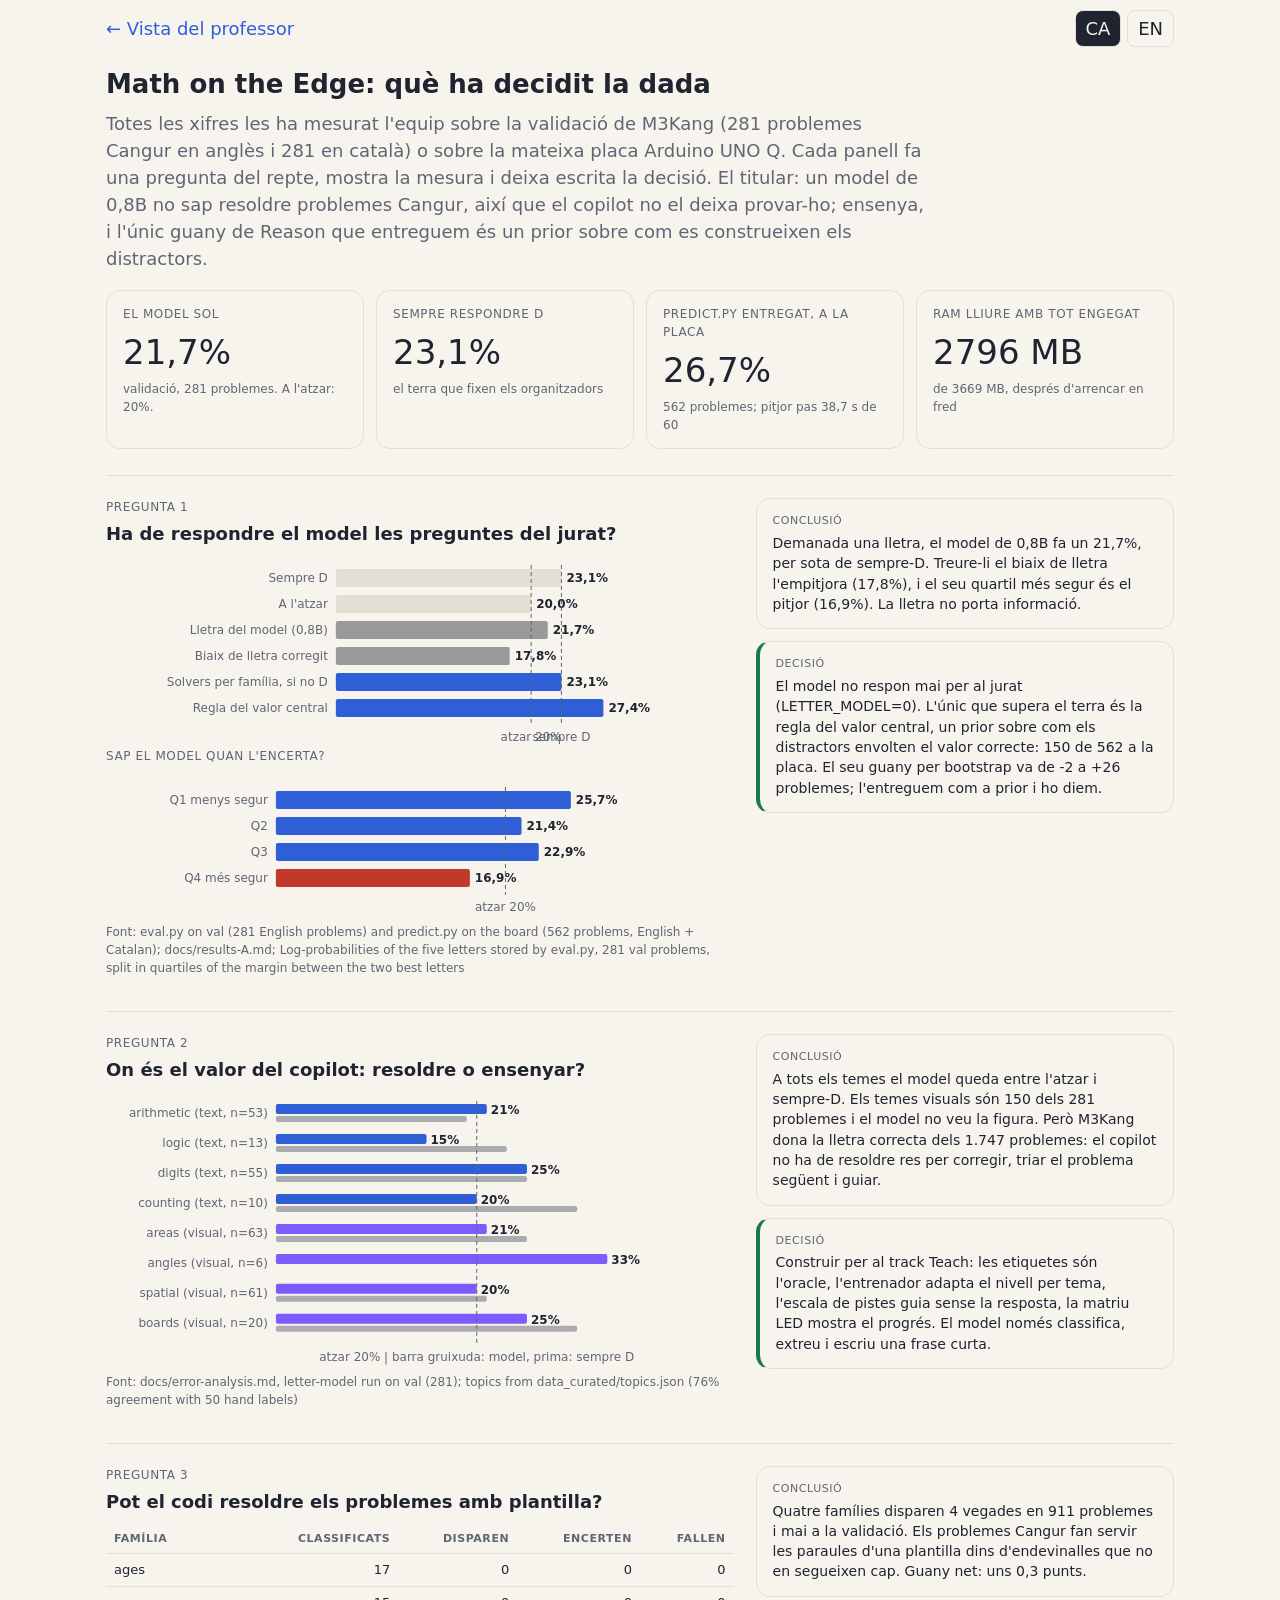
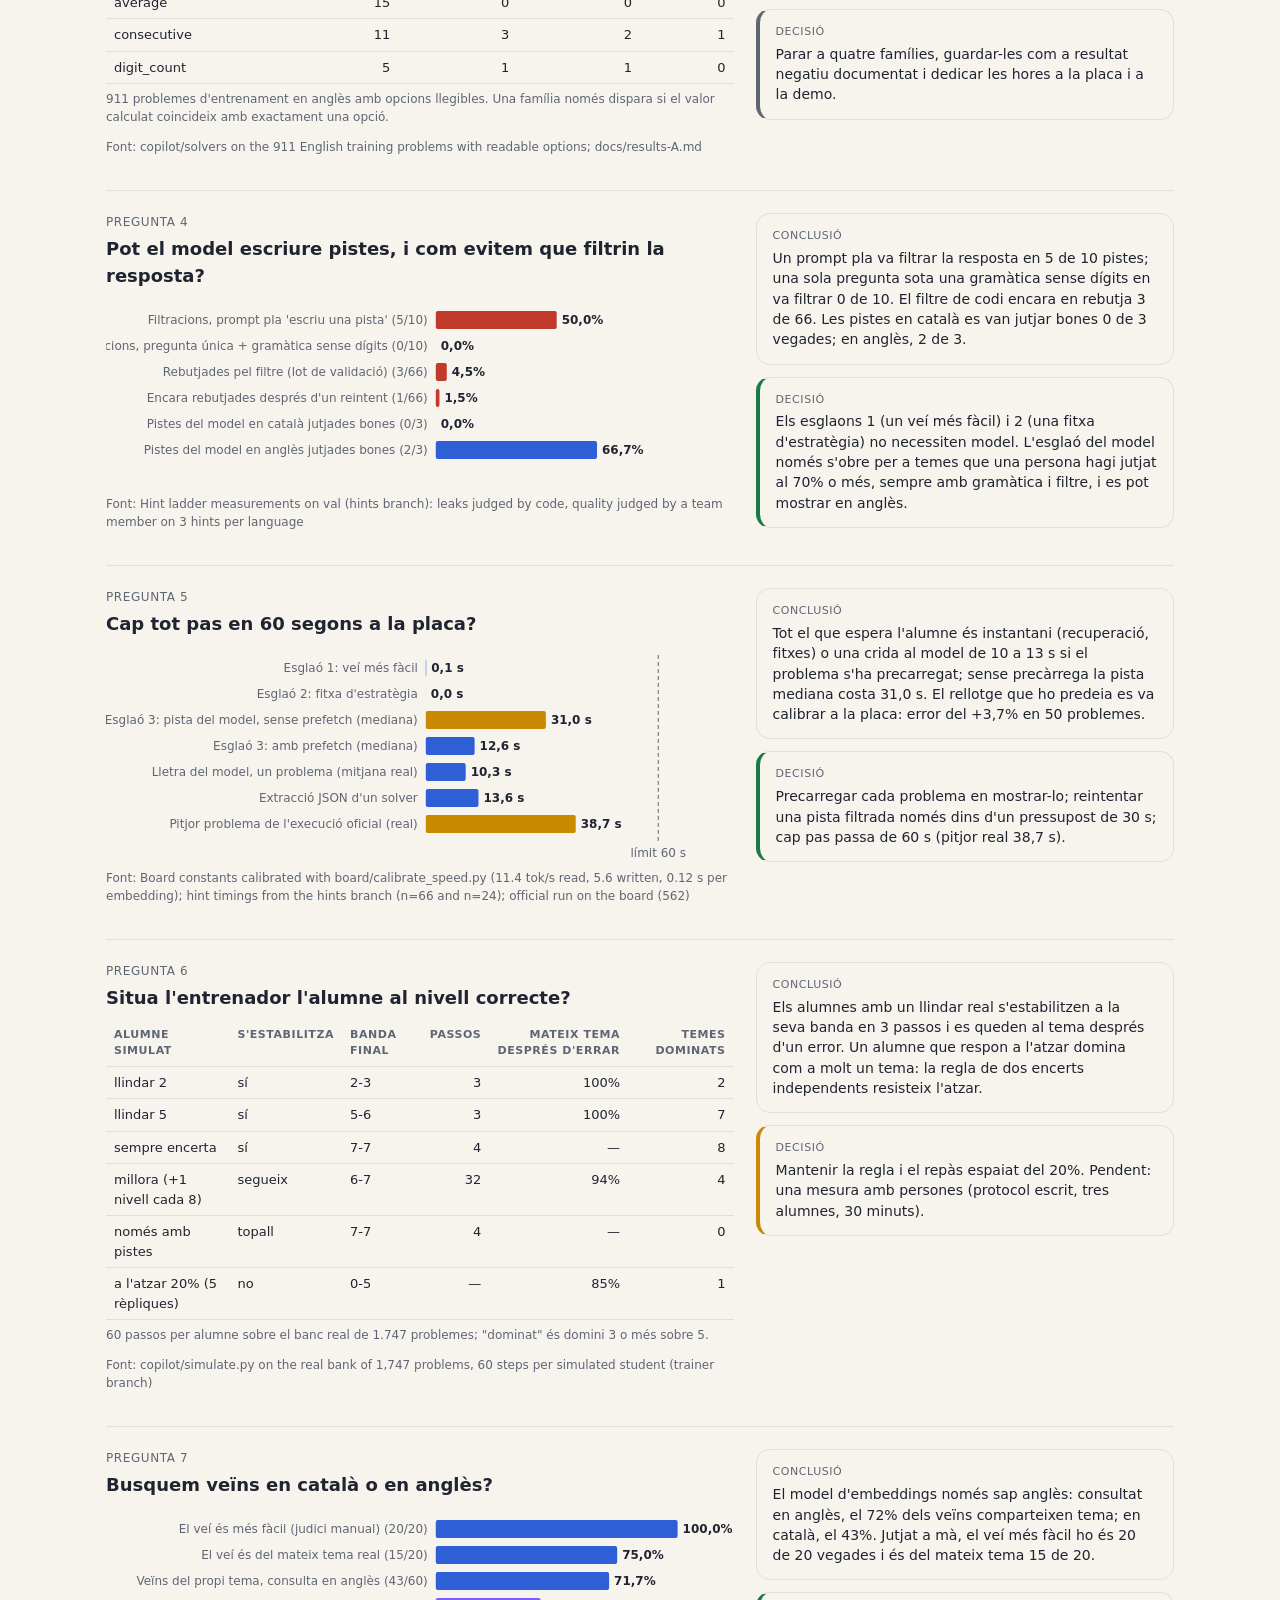
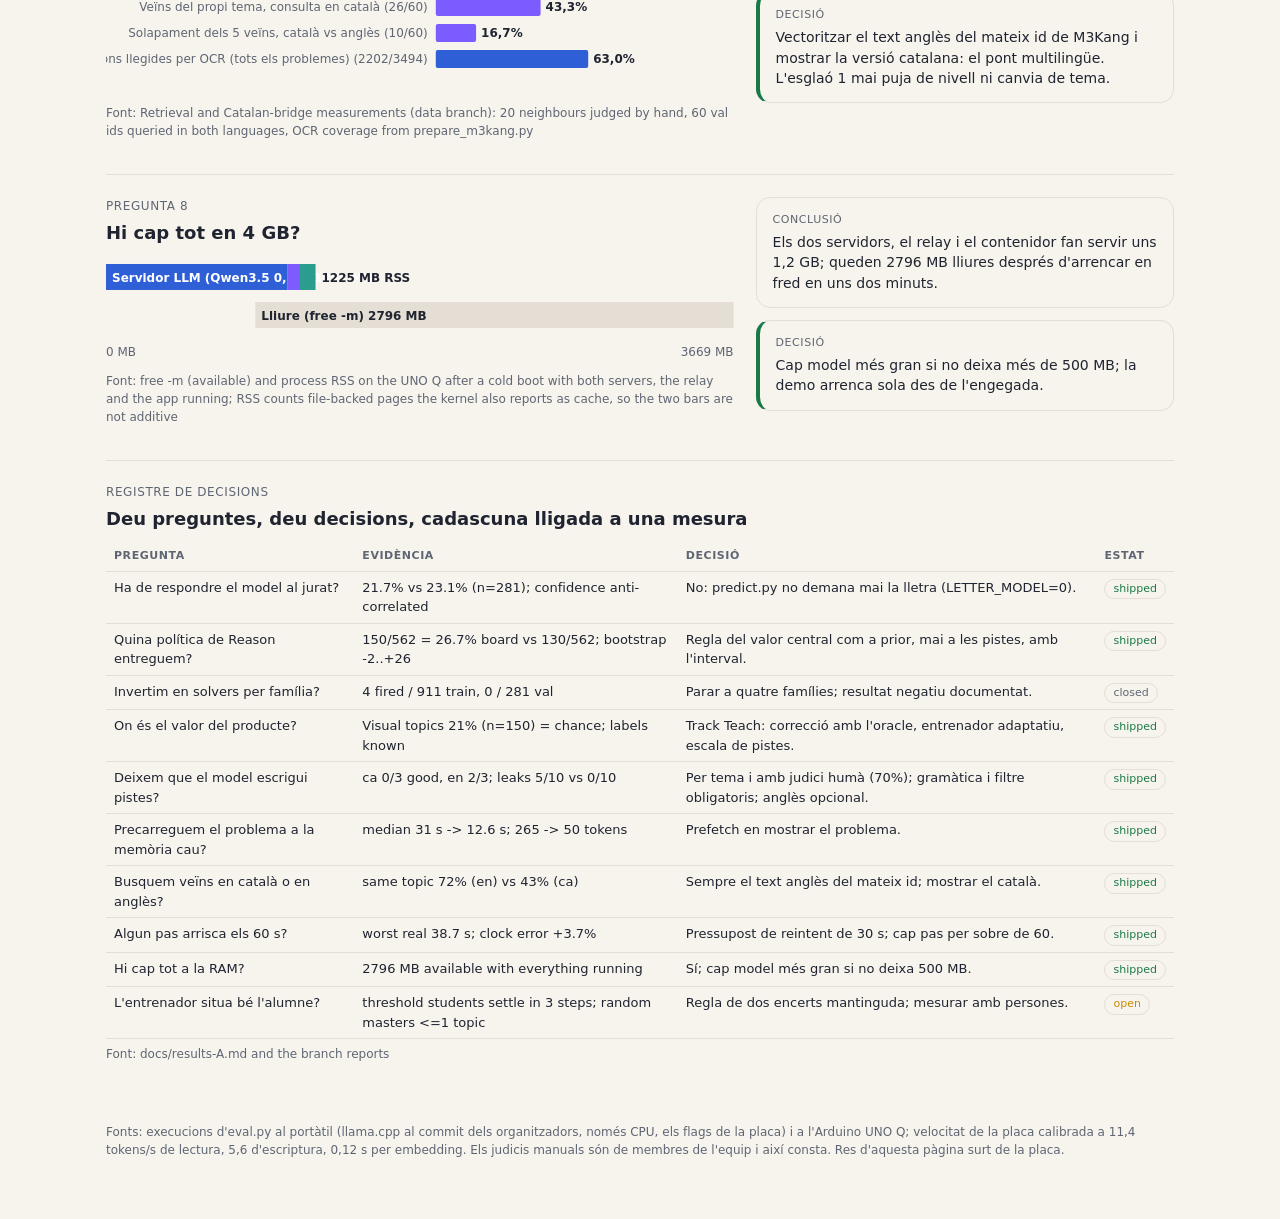
==== assets/dashboard.html @ 5cdbebcb "Add the decision dashboard to the web app (assets/dashboard.html) A static, offline page served by t" ====
<!doctype html>
<html lang="ca">
<head>
<meta charset="utf-8">
<meta name="viewport" content="width=device-width, initial-scale=1">
<title>Quadre de decisions</title>
<link rel="stylesheet" href="theme.css">
<link rel="stylesheet" href="style.css">
<style>
  /* Decision dashboard: one question per panel, the measurement, the conclusion, the decision.
     No network, no libraries: the board is offline. Data is embedded below with its source. */
  main.dash { max-width: 1100px; margin: 0 auto; padding: 0 16px 48px; }
  .dash h1 { font-size: 26px; margin: 18px 0 6px; }
  .dash .lede { color: var(--muted); max-width: 72ch; margin: 0 0 18px; }
  .dash .tiles { display: grid; grid-template-columns: repeat(auto-fit, minmax(190px, 1fr)); gap: 12px; margin-bottom: 26px; }
  .dash .tile { background: var(--card); border: 1px solid var(--line); border-radius: 14px; padding: 14px 16px; }
  .dash .tile .k { font-size: 12px; color: var(--muted); text-transform: uppercase; letter-spacing: .05em; }
  .dash .tile .v { font-size: 34px; font-variant-numeric: tabular-nums; margin: 4px 0 2px; }
  .dash .tile .s { font-size: 12px; color: var(--muted); }
  .dash section.q { border-top: 1px solid var(--line); padding: 22px 0; display: grid; grid-template-columns: minmax(0, 3fr) minmax(0, 2fr); gap: 22px; }
  @media (max-width: 760px) { .dash section.q { grid-template-columns: 1fr; } }
  .dash .ql { font-size: 12px; color: var(--muted); text-transform: uppercase; letter-spacing: .05em; margin: 0 0 4px; }
  .dash h2 { font-size: 18px; margin: 0 0 10px; }
  .dash .chart { position: relative; }
  .dash .chart svg { width: 100%; height: auto; display: block; }
  .dash .chart text { font: 12px system-ui, sans-serif; fill: var(--muted); }
  .dash .chart text.val { fill: var(--ink); font-weight: 600; }
  .dash .tip { position: absolute; display: none; pointer-events: none; background: var(--card); border: 1px solid var(--line); border-radius: 8px; padding: 4px 8px; font-size: 12px; white-space: nowrap; z-index: 2; }
  .dash .verdict { display: grid; gap: 12px; align-content: start; }
  .dash .box { background: var(--card); border: 1px solid var(--line); border-radius: 14px; padding: 14px 16px; font-size: 14px; line-height: 1.45; }
  .dash .box .h { font-size: 11px; text-transform: uppercase; letter-spacing: .05em; color: var(--muted); margin-bottom: 4px; }
  .dash .box.decision { border-left: 4px solid var(--ok); }
  .dash .box.decision.open { border-left-color: #c98a00; }
  .dash .box.decision.closed { border-left-color: var(--muted); }
  .dash .num { font-variant-numeric: tabular-nums; font-weight: 600; }
  .dash table { border-collapse: collapse; width: 100%; font-size: 13px; font-variant-numeric: tabular-nums; }
  .dash th, .dash td { text-align: left; padding: 6px 8px; border-bottom: 1px solid var(--line); vertical-align: top; }
  .dash th { font-size: 11px; color: var(--muted); text-transform: uppercase; letter-spacing: .05em; }
  .dash td.r, .dash th.r { text-align: right; }
  .dash .wrap { overflow-x: auto; }
  .dash .pill { display: inline-block; padding: 1px 8px; border-radius: 999px; font-size: 11px; border: 1px solid var(--line); }
  .dash .pill.shipped { color: var(--ok); } .dash .pill.open { color: #c98a00; } .dash .pill.closed { color: var(--muted); }
  .dash .src { color: var(--muted); font-size: 12px; margin-top: 6px; }
  .dash .foot { color: var(--muted); font-size: 12px; margin-top: 26px; }
  .dash .langbar { display: flex; gap: 8px; align-items: center; justify-content: space-between; flex-wrap: wrap; margin-top: 10px; }
  .dash .langbar a { text-decoration: none; }
  .dash button.lang { font: inherit; padding: 4px 10px; border-radius: 8px; border: 1px solid var(--line); background: var(--card); color: var(--ink); cursor: pointer; }
  .dash button.lang[aria-pressed="true"] { background: var(--ink); color: var(--card); }
</style>
</head>
<body>
<main class="dash">
  <div class="langbar">
    <a href="teacher.html" id="back">← <span data-t="back"></span></a>
    <span><button class="lang" id="lang-ca" aria-pressed="true">CA</button> <button class="lang" id="lang-en" aria-pressed="false">EN</button></span>
  </div>
  <h1 data-t="title"></h1>
  <p class="lede" data-t="lede"></p>
  <div class="tiles" id="tiles"></div>
  <div id="panels"></div>
  <p class="foot" data-t="foot"></p>
</main>

<script>
// ---- Data: every number was measured by the team; "src" says where. ----
const DATA = {
  policies: { src: "eval.py on val (281 English problems) and predict.py on the board (562 problems, English + Catalan); docs/results-A.md",
    rows: [
      {set: "val", policy_ca: "Sempre D", policy_en: "Always D", acc: 23.1, n: 281, kind: "floor"},
      {set: "val", policy_ca: "A l'atzar", policy_en: "Random", acc: 20.0, n: 281, kind: "floor"},
      {set: "val", policy_ca: "Lletra del model (0,8B)", policy_en: "Model letter (0.8B)", acc: 21.7, n: 281, kind: "llm"},
      {set: "val", policy_ca: "Biaix de lletra corregit", policy_en: "Letter bias corrected", acc: 17.8, n: 281, kind: "llm"},
      {set: "val", policy_ca: "Solvers per família, si no D", policy_en: "Family solvers, else D", acc: 23.1, n: 281, kind: "code"},
      {set: "val", policy_ca: "Regla del valor central", policy_en: "Middle-value rule", acc: 27.4, n: 281, kind: "code"},
      {set: "board", policy_ca: "Sempre D (placa, 562)", policy_en: "Always D (board, 562)", acc: 23.1, n: 562, kind: "floor"},
      {set: "board", policy_ca: "Entregat: valor central (placa, 562)", policy_en: "Shipped: middle value (board, 562)", acc: 26.7, n: 562, kind: "code"}]},
  confidence: { src: "Log-probabilities of the five letters stored by eval.py, 281 val problems, split in quartiles of the margin between the two best letters",
    rows: [{q_ca: "Q1 menys segur", q_en: "Q1 least confident", acc: 25.7}, {q_ca: "Q2", q_en: "Q2", acc: 21.4}, {q_ca: "Q3", q_en: "Q3", acc: 22.9}, {q_ca: "Q4 més segur", q_en: "Q4 most confident", acc: 16.9}]},
  topics: { src: "docs/error-analysis.md, letter-model run on val (281); topics from data_curated/topics.json (76% agreement with 50 hand labels)",
    rows: [
      {topic: "arithmetic", kind: "text", n: 53, acc: 21, d: 19}, {topic: "logic", kind: "text", n: 13, acc: 15, d: 23},
      {topic: "digits", kind: "text", n: 55, acc: 25, d: 25}, {topic: "counting", kind: "text", n: 10, acc: 20, d: 30},
      {topic: "areas", kind: "visual", n: 63, acc: 21, d: 25}, {topic: "angles", kind: "visual", n: 6, acc: 33, d: 0},
      {topic: "spatial", kind: "visual", n: 61, acc: 20, d: 21}, {topic: "boards", kind: "visual", n: 20, acc: 25, d: 30}]},
  solvers: { src: "copilot/solvers on the 911 English training problems with readable options; docs/results-A.md",
    rows: [{family: "ages", c: 17, f: 0, r: 0, w: 0}, {family: "average", c: 15, f: 0, r: 0, w: 0}, {family: "consecutive", c: 11, f: 3, r: 2, w: 1}, {family: "digit_count", c: 5, f: 1, r: 1, w: 0}]},
  latency: { src: "Board constants calibrated with board/calibrate_speed.py (11.4 tok/s read, 5.6 written, 0.12 s per embedding); hint timings from the hints branch (n=66 and n=24); official run on the board (562)",
    rows: [
      {step_ca: "Esglaó 1: veí més fàcil", step_en: "Rung 1: easier neighbour", s: 0.12},
      {step_ca: "Esglaó 2: fitxa d'estratègia", step_en: "Rung 2: strategy card", s: 0.01},
      {step_ca: "Esglaó 3: pista del model, sense prefetch (mediana)", step_en: "Rung 3: model hint, no prefetch (median)", s: 31.0},
      {step_ca: "Esglaó 3: amb prefetch (mediana)", step_en: "Rung 3: with prefetch (median)", s: 12.6},
      {step_ca: "Lletra del model, un problema (mitjana real)", step_en: "Letter model, one problem (mean, real)", s: 10.3},
      {step_ca: "Extracció JSON d'un solver", step_en: "Solver JSON extraction", s: 13.6},
      {step_ca: "Pitjor problema de l'execució oficial (real)", step_en: "Worst official-run problem (real)", s: 38.7}]},
  hints: { src: "Hint ladder measurements on val (hints branch): leaks judged by code, quality judged by a team member on 3 hints per language",
    rows: [
      {m_ca: "Filtracions, prompt pla 'escriu una pista'", m_en: "Leaks, plain prompt 'write a hint'", v: 5, of: 10, bad: true},
      {m_ca: "Filtracions, pregunta única + gramàtica sense dígits", m_en: "Leaks, single question + digit-free grammar", v: 0, of: 10, bad: true},
      {m_ca: "Rebutjades pel filtre (lot de validació)", m_en: "Rejected by the filter (validation batch)", v: 3, of: 66, bad: true},
      {m_ca: "Encara rebutjades després d'un reintent", m_en: "Still rejected after one retry", v: 1, of: 66, bad: true},
      {m_ca: "Pistes del model en català jutjades bones", m_en: "Catalan model hints judged good", v: 0, of: 3, bad: false},
      {m_ca: "Pistes del model en anglès jutjades bones", m_en: "English model hints judged good", v: 2, of: 3, bad: false}]},
  ram: { src: "free -m (available) and process RSS on the UNO Q after a cold boot with both servers, the relay and the app running; RSS counts file-backed pages the kernel also reports as cache, so the two bars are not additive",
    total: 3669, rows: [{c_ca: "Servidor LLM (Qwen3.5 0,8B)", c_en: "LLM server (Qwen3.5 0.8B)", mb: 1059}, {c_ca: "Embeddings (bge-small)", c_en: "Embeddings (bge-small)", mb: 75}, {c_ca: "Contenidor App Lab", c_en: "App Lab container", mb: 91}, {c_ca: "Lliure (free -m)", c_en: "Available (free -m)", mb: 2796, free: true}]},
  trainer: { src: "copilot/simulate.py on the real bank of 1,747 problems, 60 steps per simulated student (trainer branch)",
    rows: [
      {s_ca: "llindar 2", s_en: "threshold 2", conv_ca: "sí", conv_en: "yes", band: "2-3", steps: 3, same: 100, mastered: 2},
      {s_ca: "llindar 5", s_en: "threshold 5", conv_ca: "sí", conv_en: "yes", band: "5-6", steps: 3, same: 100, mastered: 7},
      {s_ca: "sempre encerta", s_en: "always right", conv_ca: "sí", conv_en: "yes", band: "7-7", steps: 4, same: null, mastered: 8},
      {s_ca: "millora (+1 nivell cada 8)", s_en: "improving (+1 level / 8)", conv_ca: "segueix", conv_en: "follows", band: "6-7", steps: 32, same: 94, mastered: 4},
      {s_ca: "només amb pistes", s_en: "hints only", conv_ca: "topall", conv_en: "capped", band: "7-7", steps: 4, same: null, mastered: 0},
      {s_ca: "a l'atzar 20% (5 rèpliques)", s_en: "random 20% (5 runs)", conv_ca: "no", conv_en: "no", band: "0-5", steps: null, same: 85, mastered: 1}]},
  retrieval: { src: "Retrieval and Catalan-bridge measurements (data branch): 20 neighbours judged by hand, 60 val ids queried in both languages, OCR coverage from prepare_m3kang.py",
    rows: [
      {m_ca: "El veí és més fàcil (judici manual)", m_en: "Neighbour is easier (hand judged)", v: 20, of: 20},
      {m_ca: "El veí és del mateix tema real", m_en: "Neighbour on the same real topic", v: 15, of: 20},
      {m_ca: "Veïns del propi tema, consulta en anglès", m_en: "Neighbours in own topic, English query", v: 43, of: 60},
      {m_ca: "Veïns del propi tema, consulta en català", m_en: "Neighbours in own topic, Catalan query", v: 26, of: 60, cat: true},
      {m_ca: "Solapament dels 5 veïns, català vs anglès", m_en: "Top-5 overlap, Catalan vs English", v: 10, of: 60, cat: true},
      {m_ca: "Opcions llegides per OCR (tots els problemes)", m_en: "Options read by OCR (all problems)", v: 2202, of: 3494}]},
  decisions: { src: "docs/results-A.md and the branch reports", rows: [
    {q_ca: "Ha de respondre el model al jurat?", q_en: "Should the model answer the jury?", e: "21.7% vs 23.1% (n=281); confidence anti-correlated", d_ca: "No: predict.py no demana mai la lletra (LETTER_MODEL=0).", d_en: "No: predict.py never asks for the letter (LETTER_MODEL=0).", st: "shipped"},
    {q_ca: "Quina política de Reason entreguem?", q_en: "Which Reason policy ships?", e: "150/562 = 26.7% board vs 130/562; bootstrap -2..+26", d_ca: "Regla del valor central com a prior, mai a les pistes, amb l'interval.", d_en: "Middle-value rule as a prior, never in hints, interval reported.", st: "shipped"},
    {q_ca: "Invertim en solvers per família?", q_en: "Invest in family solvers?", e: "4 fired / 911 train, 0 / 281 val", d_ca: "Parar a quatre famílies; resultat negatiu documentat.", d_en: "Stop at four families; documented negative result.", st: "closed"},
    {q_ca: "On és el valor del producte?", q_en: "Where is the product value?", e: "Visual topics 21% (n=150) = chance; labels known", d_ca: "Track Teach: correcció amb l'oracle, entrenador adaptatiu, escala de pistes.", d_en: "Teach track: oracle correction, adaptive trainer, hint ladder.", st: "shipped"},
    {q_ca: "Deixem que el model escrigui pistes?", q_en: "Let the model write hints?", e: "ca 0/3 good, en 2/3; leaks 5/10 vs 0/10", d_ca: "Per tema i amb judici humà (70%); gramàtica i filtre obligatoris; anglès opcional.", d_en: "Per topic by human judgment (70%); grammar and filter mandatory; English optional.", st: "shipped"},
    {q_ca: "Precarreguem el problema a la memòria cau?", q_en: "Prefetch the problem into the cache?", e: "median 31 s -> 12.6 s; 265 -> 50 tokens", d_ca: "Prefetch en mostrar el problema.", d_en: "Prefetch on problem load.", st: "shipped"},
    {q_ca: "Busquem veïns en català o en anglès?", q_en: "Search neighbours in Catalan or English?", e: "same topic 72% (en) vs 43% (ca)", d_ca: "Sempre el text anglès del mateix id; mostrar el català.", d_en: "Always the English text of the same id; show Catalan.", st: "shipped"},
    {q_ca: "Algun pas arrisca els 60 s?", q_en: "Does any step risk 60 s?", e: "worst real 38.7 s; clock error +3.7%", d_ca: "Pressupost de reintent de 30 s; cap pas per sobre de 60.", d_en: "Retry budget 30 s; no step above 60.", st: "shipped"},
    {q_ca: "Hi cap tot a la RAM?", q_en: "Does everything fit in RAM?", e: "2796 MB available with everything running", d_ca: "Sí; cap model més gran si no deixa 500 MB.", d_en: "Yes; no bigger model unless it leaves 500 MB.", st: "shipped"},
    {q_ca: "L'entrenador situa bé l'alumne?", q_en: "Does the trainer place students right?", e: "threshold students settle in 3 steps; random masters <=1 topic", d_ca: "Regla de dos encerts mantinguda; mesurar amb persones.", d_en: "Two-wins rule kept; measure with people next.", st: "open"}]}
};

const T = {
  ca: {
    back: "Vista del professor", title: "Math on the Edge: què ha decidit la dada",
    lede: "Totes les xifres les ha mesurat l'equip sobre la validació de M3Kang (281 problemes Cangur en anglès i 281 en català) o sobre la mateixa placa Arduino UNO Q. Cada panell fa una pregunta del repte, mostra la mesura i deixa escrita la decisió. El titular: un model de 0,8B no sap resoldre problemes Cangur, així que el copilot no el deixa provar-ho; ensenya, i l'únic guany de Reason que entreguem és un prior sobre com es construeixen els distractors.",
    t1: "El model sol", t1s: "validació, 281 problemes. A l'atzar: 20%.", t2: "Sempre respondre D", t2s: "el terra que fixen els organitzadors", t3: "predict.py entregat, a la placa", t3s: "562 problemes; pitjor pas {w} s de 60", t4: "RAM lliure amb tot engegat", t4s: "de 3669 MB, després d'arrencar en fred",
    q1: "Ha de respondre el model les preguntes del jurat?", q1b: "Sap el model quan l'encerta?",
    c1: "Demanada una lletra, el model de 0,8B fa un {a}%, per sota de sempre-D. Treure-li el biaix de lletra l'empitjora ({b}%), i el seu quartil més segur és el pitjor ({c}%). La lletra no porta informació.",
    d1: "El model no respon mai per al jurat (LETTER_MODEL=0). L'únic que supera el terra és la regla del valor central, un prior sobre com els distractors envolten el valor correcte: {n} de 562 a la placa. El seu guany per bootstrap va de -2 a +26 problemes; l'entreguem com a prior i ho diem.",
    q2: "On és el valor del copilot: resoldre o ensenyar?", c2: "A tots els temes el model queda entre l'atzar i sempre-D. Els temes visuals són {v} dels 281 problemes i el model no veu la figura. Però M3Kang dona la lletra correcta dels 1.747 problemes: el copilot no ha de resoldre res per corregir, triar el problema següent i guiar.",
    d2: "Construir per al track Teach: les etiquetes són l'oracle, l'entrenador adapta el nivell per tema, l'escala de pistes guia sense la resposta, la matriu LED mostra el progrés. El model només classifica, extreu i escriu una frase curta.",
    q3: "Pot el codi resoldre els problemes amb plantilla?", c3: "Quatre famílies disparen {f} vegades en 911 problemes i mai a la validació. Els problemes Cangur fan servir les paraules d'una plantilla dins d'endevinalles que no en segueixen cap. Guany net: uns 0,3 punts.", d3: "Parar a quatre famílies, guardar-les com a resultat negatiu documentat i dedicar les hores a la placa i a la demo.",
    s3: "911 problemes d'entrenament en anglès amb opcions llegibles. Una família només dispara si el valor calculat coincideix amb exactament una opció.",
    q4: "Pot el model escriure pistes, i com evitem que filtrin la resposta?", c4: "Un prompt pla va filtrar la resposta en {a} de 10 pistes; una sola pregunta sota una gramàtica sense dígits en va filtrar {b} de 10. El filtre de codi encara en rebutja {c} de 66. Les pistes en català es van jutjar bones {d} de 3 vegades; en anglès, 2 de 3.",
    d4: "Els esglaons 1 (un veí més fàcil) i 2 (una fitxa d'estratègia) no necessiten model. L'esglaó del model només s'obre per a temes que una persona hagi jutjat al 70% o més, sempre amb gramàtica i filtre, i es pot mostrar en anglès.",
    q5: "Cap tot pas en 60 segons a la placa?", c5: "Tot el que espera l'alumne és instantani (recuperació, fitxes) o una crida al model de 10 a 13 s si el problema s'ha precarregat; sense precàrrega la pista mediana costa {a} s. El rellotge que ho predeia es va calibrar a la placa: error del +3,7% en 50 problemes.", d5: "Precarregar cada problema en mostrar-lo; reintentar una pista filtrada només dins d'un pressupost de 30 s; cap pas passa de 60 s (pitjor real {b} s).",
    q6: "Situa l'entrenador l'alumne al nivell correcte?", c6: "Els alumnes amb un llindar real s'estabilitzen a la seva banda en 3 passos i es queden al tema després d'un error. Un alumne que respon a l'atzar domina com a molt un tema: la regla de dos encerts independents resisteix l'atzar.", d6: "Mantenir la regla i el repàs espaiat del 20%. Pendent: una mesura amb persones (protocol escrit, tres alumnes, 30 minuts).",
    s6: "60 passos per alumne sobre el banc real de 1.747 problemes; \"dominat\" és domini 3 o més sobre 5.",
    q7: "Busquem veïns en català o en anglès?", c7: "El model d'embeddings només sap anglès: consultat en anglès, el {a}% dels veïns comparteixen tema; en català, el {b}%. Jutjat a mà, el veí més fàcil ho és 20 de 20 vegades i és del mateix tema 15 de 20.", d7: "Vectoritzar el text anglès del mateix id de M3Kang i mostrar la versió catalana: el pont multilingüe. L'esglaó 1 mai puja de nivell ni canvia de tema.",
    q8: "Hi cap tot en 4 GB?", c8: "Els dos servidors, el relay i el contenidor fan servir uns 1,2 GB; queden {a} MB lliures després d'arrencar en fred en uns dos minuts.", d8: "Cap model més gran si no deixa més de 500 MB; la demo arrenca sola des de l'engegada.",
    log: "Registre de decisions", logh: "Deu preguntes, deu decisions, cadascuna lligada a una mesura",
    thQ: "Pregunta", thE: "Evidència", thD: "Decisió", thS: "Estat", conclusion: "Conclusió", decision: "Decisió", question: "Pregunta",
    thFam: "Família", thCls: "Classificats", thFire: "Disparen", thR: "Encerten", thW: "Fallen",
    thStu: "Alumne simulat", thConv: "S'estabilitza", thBand: "Banda final", thSteps: "Passos", thSame: "Mateix tema després d'errar", thMast: "Temes dominats",
    legendTopics: "atzar 20%  |  barra gruixuda: model, prima: sempre D", limit: "límit 60 s", floorRand: "atzar 20%", floorD: "sempre D", source: "Font",
    foot: "Fonts: execucions d'eval.py al portàtil (llama.cpp al commit dels organitzadors, només CPU, els flags de la placa) i a l'Arduino UNO Q; velocitat de la placa calibrada a 11,4 tokens/s de lectura, 5,6 d'escriptura, 0,12 s per embedding. Els judicis manuals són de membres de l'equip i així consta. Res d'aquesta pàgina surt de la placa."
  },
  en: {
    back: "Teacher view", title: "Math on the Edge: what the data decided",
    lede: "Every figure was measured by our team on the M3Kang validation split (281 Kangaroo problems in English and 281 in Catalan) or on the Arduino UNO Q itself. Each panel asks one question the challenge poses, shows the measurement and records the decision. The headline: a 0.8B model cannot solve Kangaroo problems, so the copilot never lets it try; it teaches, and the one Reason gain we ship is a prior about how distractors are built.",
    t1: "Model on its own", t1s: "validation, 281 problems. Random: 20%.", t2: "Always answer D", t2s: "the floor the organizers set", t3: "Shipped predict.py, on the board", t3s: "562 problems; worst step {w} s of 60", t4: "RAM free with everything running", t4s: "of 3669 MB, after a cold boot",
    q1: "Should the language model answer the jury's problems?", q1b: "Does the model know when it is right?",
    c1: "Asked for a letter, the 0.8B model scores {a}%, below always-D. Removing its letter bias makes it worse ({b}%), and its most confident quartile is its worst ({c}%). The letter carries no information.",
    d1: "The model never answers for the jury (LETTER_MODEL=0). The only thing above the floor is the middle-value rule, a prior about how distractors surround the correct value: {n} of 562 on the board. Its bootstrap gain spans -2 to +26 problems, so we ship it as a prior and say so.",
    q2: "Where is the copilot's value: solving or teaching?", c2: "On every topic the model sits between random and always-D. Visual topics are {v} of the 281 problems and the model cannot see the figure. Yet M3Kang gives the correct letter of all 1,747 problems: the copilot does not need to solve anything to correct, choose the next problem and guide.",
    d2: "Build for the Teach track: the labels are the oracle, the trainer adapts the level per topic, the hint ladder guides without the answer, the LED matrix shows progress. The model only classifies, extracts and writes one short sentence.",
    q3: "Can code solve the templated problems?", c3: "Four families fire {f} times in 911 problems and never on validation. Kangaroo problems use the words of a template inside puzzles that follow none. Net gain: about 0.3 points.", d3: "Stop at four families, keep them as the documented negative result, spend the remaining hours on the board and the demo.",
    s3: "911 English training problems with readable options. A family fires only when its computed value matches exactly one option.",
    q4: "May the model write hints, and how do we keep them from leaking the answer?", c4: "A plain prompt leaked the answer in {a} of 10 hints; one question under a digit-free grammar leaked {b} of 10. The code filter still rejects {c} of 66. Catalan hints were judged good {d} of 3 times, English 2 of 3.",
    d4: "Rung 1 (an easier neighbour) and rung 2 (a strategy card) need no model. The model's rung opens only for topics a person has judged at 70% or better, always under the grammar and the filter, and may be shown in English.",
    q5: "Does every step fit in 60 seconds on the board?", c5: "Everything the student waits for is instant (retrieval, cards) or a model call of 10 to 13 s when the problem was prefetched; without prefetch the median hint costs {a} s. The clock that predicted these numbers was calibrated on the board: error +3.7% over 50 problems.", d5: "Prefetch every problem as it is shown; retry a leaking hint only within a 30 s budget; no step crosses 60 s (worst real {b} s).",
    q6: "Does the trainer place a student at the right level?", c6: "Students with a true threshold settle in their band in 3 steps and stay on topic after a miss. A student answering at random masters at most one topic: the two-independent-wins rule holds against guessing.", d6: "Keep the rule and the 20% spaced review. Still open: a measurement with people (protocol written, three students, 30 minutes).",
    s6: "60 steps per student on the real bank of 1,747 problems; \"mastered\" is mastery 3 or more on the 0-5 scale.",
    q7: "Search neighbours in Catalan or in English?", c7: "The embedding model is English-only: queried in English, {a}% of neighbours share the problem's topic; in Catalan, {b}%. Hand-judged, the easier neighbour is easier 20 of 20 times and on the same topic 15 of 20.", d7: "Embed the English text of the same M3Kang id, show the Catalan version: the multilingual bridge. Rung 1 never climbs a level or changes topic.",
    q8: "Does it all fit in 4 GB?", c8: "Both servers, the relay and the container use about 1.2 GB; {a} MB stay free after a cold boot of about two minutes.", d8: "No larger model unless it leaves more than 500 MB free; the demo runs from boot with nothing started by hand.",
    log: "Decision log", logh: "Ten questions, ten decisions, each tied to a measurement",
    thQ: "Question", thE: "Evidence", thD: "Decision", thS: "Status", conclusion: "Conclusion", decision: "Decision", question: "Question",
    thFam: "Family", thCls: "Classified", thFire: "Fired", thR: "Right", thW: "Wrong",
    thStu: "Simulated student", thConv: "Settles", thBand: "Final band", thSteps: "Steps", thSame: "Same topic after a miss", thMast: "Topics mastered",
    legendTopics: "random 20%  |  thick bar: model, thin: always D", limit: "60 s limit", floorRand: "random 20%", floorD: "always D", source: "Source",
    foot: "Sources: eval.py runs on the laptop (llama.cpp at the organizers' commit, CPU only, the board's flags) and on the Arduino UNO Q; board speed calibrated at 11.4 tokens/s read, 5.6 written, 0.12 s per embedding. Hand judgments are by team members and say so. Nothing on this page leaves the board."
  }
};

let lang = "ca";
try { lang = localStorage.getItem("dash-lang") || "ca"; } catch (e) {}
const t = (k, vars) => (T[lang][k] || k).replace(/\{(\w+)\}/g, (_, v) => vars && v in vars ? vars[v] : "");
const f1 = x => (Math.round(x * 10) / 10).toLocaleString(lang === "ca" ? "ca-ES" : "en-GB", {minimumFractionDigits: 1, maximumFractionDigits: 1});
const L = (row, key) => row[key + "_" + lang] ?? row[key];
const SVGNS = "http://www.w3.org/2000/svg";
function el(tag, attrs, text) { const e = document.createElementNS(SVGNS, tag); for (const k in attrs) e.setAttribute(k, attrs[k]); if (text != null) e.textContent = text; return e; }
function h(tag, cls, text) { const e = document.createElement(tag); if (cls) e.className = cls; if (text != null) e.textContent = text; return e; }
function tipOf(box) { let tp = box.querySelector(".tip"); if (!tp) { tp = h("div", "tip"); box.appendChild(tp); } return tp; }
function attachTip(box, rect, text) { const tp = tipOf(box); rect.addEventListener("mousemove", e => { tp.textContent = text; tp.style.display = "block"; const r = box.getBoundingClientRect(); tp.style.left = Math.min(e.clientX - r.left + 12, r.width - tp.offsetWidth - 4) + "px"; tp.style.top = (e.clientY - r.top - 30) + "px"; }); rect.addEventListener("mouseleave", () => tp.style.display = "none"); }

// Horizontal bars drawn to one scale; every label names a reached value.
function hbars(box, rows, label, value, o) {
  o = Object.assign({max: null, left: 160, unit: "", refs: [], color: () => "var(--accent)"}, o);
  const w = Math.max(320, box.clientWidth || 600), rowH = 26, top = 8, hgt = top + rows.length * rowH + 26;
  const left = Math.min(o.left, w * 0.55), max = o.max || Math.max(...rows.map(value)) * 1.15;
  const x = v => left + (w - left - 56) * (v / max);
  const svg = el("svg", {viewBox: `0 0 ${w} ${hgt}`, role: "img"});
  rows.forEach((r, i) => { const y = top + i * rowH;
    svg.appendChild(el("text", {x: left - 8, y: y + 17, "text-anchor": "end"}, label(r)));
    const rect = el("rect", {x: x(0), y: y + 4, width: Math.max(0, x(value(r)) - x(0)), height: 18, rx: 2, style: "fill:" + o.color(r)});
    svg.appendChild(rect); attachTip(box, rect, `${label(r)}: ${f1(value(r))}${o.unit}`);
    svg.appendChild(el("text", {x: x(value(r)) + 5, y: y + 17, class: "val"}, f1(value(r)) + o.unit)); });
  o.refs.forEach(rf => { svg.appendChild(el("line", {x1: x(rf.v), x2: x(rf.v), y1: top, y2: hgt - 22, style: "stroke:var(--muted);stroke-dasharray:4 3"})); svg.appendChild(el("text", {x: x(rf.v), y: hgt - 6, "text-anchor": "middle"}, rf.t)); });
  box.replaceChildren(svg);
}
function topicsChart(box) {
  const rows = DATA.topics.rows, w = Math.max(320, box.clientWidth || 600), rowH = 30, left = Math.min(170, w * 0.45), top = 8, hgt = top + rows.length * rowH + 26;
  const x = v => left + (w - left - 56) * (v / 40); const svg = el("svg", {viewBox: `0 0 ${w} ${hgt}`, role: "img"});
  rows.forEach((r, i) => { const y = top + i * rowH;
    svg.appendChild(el("text", {x: left - 8, y: y + 16, "text-anchor": "end"}, `${r.topic} (${r.kind}, n=${r.n})`));
    const a = el("rect", {x: x(0), y: y + 3, width: x(r.acc) - x(0), height: 10, rx: 2, style: "fill:" + (r.kind === "visual" ? "#7c5cff" : "var(--accent)")}); svg.appendChild(a);
    attachTip(box, a, `${r.topic}: ${lang === "ca" ? "model" : "model"} ${r.acc}%, ${t("floorD")} ${r.d}%, n=${r.n}`);
    svg.appendChild(el("rect", {x: x(0), y: y + 15, width: x(r.d) - x(0), height: 6, rx: 2, style: "fill:var(--muted);opacity:.5"}));
    svg.appendChild(el("text", {x: x(r.acc) + 4, y: y + 13, class: "val"}, r.acc + "%")); });
  svg.appendChild(el("line", {x1: x(20), x2: x(20), y1: top, y2: hgt - 22, style: "stroke:var(--muted);stroke-dasharray:4 3"}));
  svg.appendChild(el("text", {x: x(20), y: hgt - 6, "text-anchor": "middle"}, t("legendTopics")));
  box.replaceChildren(svg);
}
function ramChart(box) {
  const rows = DATA.ram.rows, total = DATA.ram.total, w = Math.max(320, box.clientWidth || 600); const svg = el("svg", {viewBox: `0 0 ${w} 110`, role: "img"});
  const colors = ["var(--accent)", "#7c5cff", "#2a9d8f"]; const x = v => w * v / total; let acc = 0;
  rows.filter(r => !r.free).forEach((r, i) => { const rect = el("rect", {x: x(acc), y: 8, width: Math.max(0, x(r.mb)), height: 26, style: "fill:" + colors[i]}); svg.appendChild(rect); attachTip(box, rect, `${L(r, "c")}: ${r.mb} MB`); if (r.mb > 350) svg.appendChild(el("text", {x: x(acc) + 6, y: 26, class: "val", style: "fill:#fff"}, `${L(r, "c")} ${r.mb} MB`)); acc += r.mb; });
  svg.appendChild(el("text", {x: x(acc) + 6, y: 26, class: "val"}, `${acc} MB RSS`));
  const free = rows.find(r => r.free); const fr = el("rect", {x: x(total - free.mb), y: 46, width: x(free.mb), height: 26, style: "fill:var(--line)"}); svg.appendChild(fr); attachTip(box, fr, `${L(free, "c")}: ${free.mb} MB`);
  svg.appendChild(el("text", {x: x(total - free.mb) + 6, y: 64, class: "val"}, `${L(free, "c")} ${free.mb} MB`));
  svg.appendChild(el("text", {x: 0, y: 100}, "0 MB")); svg.appendChild(el("text", {x: w, y: 100, "text-anchor": "end"}, `${total} MB`));
  box.replaceChildren(svg);
}
function table(cols, rows, keyf) { const wrap = h("div", "wrap"); const tb = h("table"); const thead = h("thead"); const tr = h("tr"); cols.forEach(c => { const th = h("th", c.r ? "r" : "", c.h); tr.appendChild(th); }); thead.appendChild(tr); tb.appendChild(thead); const body = h("tbody"); rows.forEach(r => { const row = h("tr"); cols.forEach(c => { const td = h("td", c.r ? "r" : ""); const v = c.v(r); if (c.pill) { const p = h("span", "pill " + v, v); td.appendChild(p); } else td.textContent = v == null ? "—" : String(v); row.appendChild(td); }); body.appendChild(row); }); tb.appendChild(body); wrap.appendChild(tb); return wrap; }
function panel(id, n, q, chartFn, conclusion, decision, status, extra) {
  const s = h("section", "q"); s.id = id; const left = h("div"); left.appendChild(h("p", "ql", `${t("question")} ${n}`)); left.appendChild(h("h2", "", q));
  const box = h("div", "chart"); left.appendChild(box); if (extra) extra(left); left.appendChild(h("p", "src", `${t("source")}: ${chartFn.src}`));
  const right = h("div", "verdict"); const c = h("div", "box"); c.appendChild(h("div", "h", t("conclusion"))); c.appendChild(document.createTextNode(conclusion)); right.appendChild(c);
  const d = h("div", "box decision " + (status || "")); d.appendChild(h("div", "h", t("decision"))); d.appendChild(document.createTextNode(decision)); right.appendChild(d);
  s.appendChild(left); s.appendChild(right); document.getElementById("panels").appendChild(s); requestAnimationFrame(() => chartFn(box));
  return s;
}
function render() {
  document.documentElement.lang = lang; document.querySelectorAll("[data-t]").forEach(e => e.textContent = t(e.dataset.t));
  document.getElementById("lang-ca").setAttribute("aria-pressed", lang === "ca"); document.getElementById("lang-en").setAttribute("aria-pressed", lang === "en");
  const P = DATA.policies.rows, val = P.filter(r => r.set === "val"), g = (set, i) => P.filter(r => r.set === set)[i];
  const worst = DATA.latency.rows.find(r => r.s === 38.7).s, free = DATA.ram.rows.find(r => r.free).mb;
  const tiles = document.getElementById("tiles"); tiles.replaceChildren();
  [[t("t1"), f1(val[2].acc) + "%", t("t1s")], [t("t2"), f1(val[0].acc) + "%", t("t2s")], [t("t3"), f1(g("board", 1).acc) + "%", t("t3s", {w: f1(worst)})], [t("t4"), free + " MB", t("t4s")]].forEach(([k, v, s]) => { const d = h("div", "tile"); d.appendChild(h("div", "k", k)); d.appendChild(h("div", "v", v)); d.appendChild(h("div", "s", s)); tiles.appendChild(d); });
  document.getElementById("panels").replaceChildren();
  const polFn = box => { hbars(box, val, r => L(r, "policy"), r => r.acc, {max: 35, left: 230, unit: "%", refs: [{v: 20, t: t("floorRand")}, {v: 23.1, t: t("floorD")}], color: r => r.kind === "llm" ? "#999" : r.kind === "floor" ? "var(--line)" : "var(--accent)"});
    const b2 = h("div", "chart"); b2.style.marginTop = "14px"; box.parentNode.insertBefore(b2, box.nextSibling); b2.insertAdjacentElement("beforebegin", h("p", "ql", t("q1b")));
    hbars(b2, DATA.confidence.rows, r => L(r, "q"), r => r.acc, {max: 35, left: 170, unit: "%", refs: [{v: 20, t: t("floorRand")}], color: r => r.acc < 20 ? "#c0392b" : "var(--accent)"}); };
  polFn.src = DATA.policies.src + "; " + DATA.confidence.src;
  panel("q-model", 1, t("q1"), polFn, t("c1", {a: f1(val[2].acc), b: f1(val[3].acc), c: f1(DATA.confidence.rows[3].acc)}), t("d1", {n: Math.round(g("board", 1).acc / 100 * 562)}), "shipped");
  const topFn = box => topicsChart(box); topFn.src = DATA.topics.src;
  panel("q-topics", 2, t("q2"), topFn, t("c2", {v: DATA.topics.rows.filter(r => r.kind === "visual").reduce((a, r) => a + r.n, 0)}), t("d2"), "shipped");
  const solFn = box => box.replaceChildren(table([{h: t("thFam"), v: r => r.family}, {h: t("thCls"), v: r => r.c, r: 1}, {h: t("thFire"), v: r => r.f, r: 1}, {h: t("thR"), v: r => r.r, r: 1}, {h: t("thW"), v: r => r.w, r: 1}], DATA.solvers.rows)); solFn.src = DATA.solvers.src;
  panel("q-solvers", 3, t("q3"), solFn, t("c3", {f: DATA.solvers.rows.reduce((a, r) => a + r.f, 0)}), t("d3"), "closed", left => left.appendChild(h("p", "src", t("s3"))));
  const hintFn = box => hbars(box, DATA.hints.rows, r => `${L(r, "m")} (${r.v}/${r.of})`, r => 100 * r.v / r.of, {max: 100, left: 330, unit: "%", color: r => r.bad ? "#c0392b" : "var(--accent)"}); hintFn.src = DATA.hints.src;
  const H = DATA.hints.rows; panel("q-hints", 4, t("q4"), hintFn, t("c4", {a: H[0].v, b: H[1].v, c: H[2].v, d: H[4].v}), t("d4"), "shipped");
  const latFn = box => hbars(box, DATA.latency.rows, r => L(r, "step"), r => r.s, {max: 65, left: 320, unit: " s", refs: [{v: 60, t: t("limit")}], color: r => r.s > 30 ? "#c98a00" : "var(--accent)"}); latFn.src = DATA.latency.src;
  panel("q-latency", 5, t("q5"), latFn, t("c5", {a: f1(DATA.latency.rows[2].s)}), t("d5", {b: f1(worst)}), "shipped");
  const trFn = box => box.replaceChildren(table([{h: t("thStu"), v: r => L(r, "s")}, {h: t("thConv"), v: r => L(r, "conv")}, {h: t("thBand"), v: r => r.band}, {h: t("thSteps"), v: r => r.steps, r: 1}, {h: t("thSame"), v: r => r.same == null ? null : r.same + "%", r: 1}, {h: t("thMast"), v: r => r.mastered, r: 1}], DATA.trainer.rows)); trFn.src = DATA.trainer.src;
  panel("q-trainer", 6, t("q6"), trFn, t("c6"), t("d6"), "open", left => left.appendChild(h("p", "src", t("s6"))));
  const R = DATA.retrieval.rows; const retFn = box => hbars(box, R, r => `${L(r, "m")} (${r.v}/${r.of})`, r => 100 * r.v / r.of, {max: 100, left: 330, unit: "%", color: r => r.cat ? "#7c5cff" : "var(--accent)"}); retFn.src = DATA.retrieval.src;
  panel("q-retrieval", 7, t("q7"), retFn, t("c7", {a: Math.round(100 * R[2].v / R[2].of), b: Math.round(100 * R[3].v / R[3].of)}), t("d7"), "shipped");
  const ramFn = box => ramChart(box); ramFn.src = DATA.ram.src;
  panel("q-ram", 8, t("q8"), ramFn, t("c8", {a: free}), t("d8"), "shipped");
  const log = h("section", "q"); log.id = "q-log"; log.style.gridTemplateColumns = "1fr"; const ld = h("div"); ld.appendChild(h("p", "ql", t("log"))); ld.appendChild(h("h2", "", t("logh")));
  ld.appendChild(table([{h: t("thQ"), v: r => L(r, "q")}, {h: t("thE"), v: r => r.e}, {h: t("thD"), v: r => L(r, "d")}, {h: t("thS"), v: r => r.st, pill: true}], DATA.decisions.rows)); ld.appendChild(h("p", "src", `${t("source")}: ${DATA.decisions.src}`)); log.appendChild(ld); document.getElementById("panels").appendChild(log);
}
document.getElementById("lang-ca").onclick = () => { lang = "ca"; try { localStorage.setItem("dash-lang", lang); } catch (e) {} render(); };
document.getElementById("lang-en").onclick = () => { lang = "en"; try { localStorage.setItem("dash-lang", lang); } catch (e) {} render(); };
let resizeTimer; window.addEventListener("resize", () => { clearTimeout(resizeTimer); resizeTimer = setTimeout(render, 150); });
render();
</script>
</body>
</html>
---- assets/theme.css ----
/* Colour tokens shared by the student page, the teacher view and the manipulatives.
   Light by default, dark when the system asks for it (prefers-color-scheme) or when the
   student picks it (html[data-theme]). The page's own styles only ever use these variables. */
:root {
  color-scheme: light;
  --bg: #f7f4ee;            /* warm off-white page */
  --card: #f7f4ee;          /* surfaces: the same as the page, borders do the separating */
  --card-2: #ebe6dd;        /* a tint for hover and the neighbour's text */
  --ink: #1f2430;           /* text, 14.6:1 on --card */
  --muted: #5f6673;         /* secondary text, 5.6:1 on --card */
  --line: #e4ded4;          /* borders of cards and separators (decorative) */
  --control: #7f858e;       /* border of a control: 3.7:1 on --card, 3.4:1 on --bg (WCAG 1.4.11 asks 3:1) */
  --accent: #2f5fd6;        /* the one action colour, 5.9:1 on --card */
  --accent-ink: #ffffff;    /* text on an accent button */
  --accent-soft: #e7edfb;   /* accent tint for chips and the chosen option */
  --accent-deep: #244ab0;   /* the bottom edge of an accent button */
  --ok-deep: #145f37; --bad-deep: #8e1b18;
  --ok: #1a7a47;            /* 5.1:1 on --ok-bg */
  --ok-bg: #e2f4e8;
  --bad: #b4231f;           /* 5.7:1 on --bad-bg */
  --bad-bg: #fdeae8;
  --warn: #8a5a00;
  --warn-bg: #fff3dc;
  --focus: #2f5fd6;
  --figure-bg: #ffffff;     /* the problem PNGs have a white background */
  --figure-dim: none;
  --shadow: 0 1px 2px rgba(31, 36, 48, .06);
  --glass: rgba(247, 244, 238, .84);   /* the settings popup */
  --scrim: rgba(31, 36, 48, .32);
}
/* Dark: graphite, not black; soft text, the accent one step lighter. */
@media (prefers-color-scheme: dark) {
  :root:not([data-theme="light"]) {
    color-scheme: dark;
    --bg: #15171c; --card: #15171c; --card-2: #22262e; --ink: #e9e7e2; --muted: #a0a6b1; --line: #30353f; --control: #737a88;
    --accent: #8aa6ff; --accent-ink: #0f1424; --accent-soft: #273153; --accent-deep: #6d88e0; --ok-deep: #6fb98f; --bad-deep: #d4847c;
    --ok: #8fd9ad; --ok-bg: #1b3326; --bad: #f3a59d; --bad-bg: #44211e; --warn: #f0c070; --warn-bg: #3d3016;
    --focus: #8aa6ff; --figure-bg: #ffffff; --figure-dim: brightness(.86); --shadow: none; --glass: rgba(30, 33, 40, .84); --scrim: rgba(0, 0, 0, .45);
  }
}
:root[data-theme="dark"] {
  color-scheme: dark;
  --bg: #15171c; --card: #15171c; --card-2: #22262e; --ink: #e9e7e2; --muted: #a0a6b1; --line: #30353f; --control: #737a88;
  --accent: #8aa6ff; --accent-ink: #0f1424; --accent-soft: #273153; --accent-deep: #6d88e0; --ok-deep: #6fb98f; --bad-deep: #d4847c;
  --ok: #8fd9ad; --ok-bg: #1b3326; --bad: #f3a59d; --bad-bg: #44211e; --warn: #f0c070; --warn-bg: #3d3016;
  --focus: #8aa6ff; --figure-bg: #ffffff; --figure-dim: brightness(.86); --shadow: none; --glass: rgba(30, 33, 40, .84); --scrim: rgba(0, 0, 0, .45);
}
@media (prefers-reduced-motion: reduce) { *, *::before, *::after { transition: none !important; animation: none !important; } }
---- assets/style.css ----
/* Math copilot, student page. Local styles only: system fonts, nothing fetched from the network.
   Colours come from theme.css (light and dark). The look follows Duolingo's lesson screen with
   three colours and no pictures: a thick progress bar at the top, big option cards with a
   pressable bottom edge, and a fixed action sheet at the bottom that turns green or red with
   the verdict. One column, the problem first, the rest in a drawer behind "Més". */
* { box-sizing: border-box; }
[hidden] { display: none !important; }
html { -webkit-text-size-adjust: 100%; }
body { margin: 0; font: 18px/1.5 ui-rounded, "SF Pro Rounded", system-ui, -apple-system, "Segoe UI", Roboto, sans-serif; color: var(--ink); background: var(--bg); min-height: 100vh; }
button { font: inherit; color: inherit; }
:focus-visible { outline: 3px solid var(--focus); outline-offset: 3px; }
a { color: var(--accent); }

/* The bar: "Més" on the left, the current topic's progress as a thick bar, the language and the theme on the right */
.bar { display: flex; align-items: center; padding: 16px 16px 6px; max-width: 920px; margin: 0 auto; }
.menu-btn { position: fixed; left: 16px; top: 14px; z-index: 31; width: 48px; height: 48px; border: 2px solid var(--control); border-radius: 12px; background: var(--bg); color: var(--muted); cursor: pointer; display: flex; flex-direction: column; justify-content: center; gap: 4px; padding: 0; }
.menu-btn span { display: block; width: 20px; height: 2px; border-radius: 2px; background: currentColor; margin: 0 auto; }
.menu-btn:hover, .menu-btn[aria-expanded="true"] { color: var(--accent); border-color: var(--accent); }
.progress { flex: 1; min-width: 80px; }
.progress .label { font-size: 13px; font-weight: 800; letter-spacing: .08em; text-transform: uppercase; color: var(--muted); margin: 0 0 6px 6px; }
.progress .track { height: 26px; border-radius: 999px; background: var(--line); overflow: hidden; }
.progress .fill { height: 100%; width: 0; border-radius: 999px; background: var(--accent); transition: width .4s ease; position: relative; }
.progress .fill::after { content: ""; position: absolute; left: 12px; right: 12px; top: 6px; height: 6px; border-radius: 999px; background: rgba(255, 255, 255, .35); }
.lang { display: inline-flex; border: 2px solid var(--control); border-radius: 12px; overflow: hidden; background: var(--card); }
.lang button { min-width: 44px; min-height: 44px; padding: 0 10px; border: 0; background: transparent; font-size: 13px; font-weight: 800; letter-spacing: .06em; color: var(--muted); cursor: pointer; }
.lang button.on { background: var(--accent-soft); color: var(--accent); }
.icon { min-width: 44px; min-height: 44px; padding: 0 14px; border: 2px solid var(--control); border-radius: 12px; background: var(--card); color: var(--muted); font-size: 13px; font-weight: 800; letter-spacing: .06em; text-transform: uppercase; cursor: pointer; }
.icon:hover, .lang button:hover { color: var(--ink); }
.icon[aria-expanded="true"] { background: var(--accent-soft); color: var(--accent); border-color: var(--accent); }

/* The settings popup: a translucent card centred over the blurred page */
.modal { position: fixed; inset: 0; z-index: 30; display: flex; align-items: center; justify-content: center; padding: 16px; background: var(--scrim); backdrop-filter: blur(6px); -webkit-backdrop-filter: blur(6px); }
.dialog { width: min(700px, 100%); max-height: 90vh; overflow: auto; padding: 16px 20px 18px; background: var(--glass); backdrop-filter: blur(18px); -webkit-backdrop-filter: blur(18px); border: 2px solid var(--control); border-radius: 20px; box-shadow: 0 24px 60px rgba(0, 0, 0, .35); }
.dlg-head { display: flex; align-items: center; justify-content: space-between; gap: 12px; margin-bottom: 10px; }
.dlg-head .who { font-size: 20px; font-weight: 800; }
.icon.close { font-size: 24px; font-weight: 400; line-height: 1; padding: 0; width: 44px; }
.dlg-row { display: flex; flex-wrap: wrap; align-items: center; gap: 10px; margin-bottom: 14px; }
.dlg-row .secondary.translate { min-height: 44px; text-transform: none; letter-spacing: 0; font-size: 14px; }
.dlg-row .translate.on { background: var(--accent-soft); color: var(--accent); border-color: var(--accent); box-shadow: 0 4px 0 var(--accent); }
.dlg-block { background: var(--card); border: 2px solid var(--line); border-radius: 14px; padding: 12px 16px; }
.dlg-block h2, .dlg-block summary { font-size: 12px; margin: 0 0 8px; color: var(--muted); text-transform: uppercase; letter-spacing: .08em; font-weight: 800; }
.dlg-block summary { cursor: pointer; margin: 0; }
.dlg-cols { display: grid; grid-template-columns: auto 1fr; gap: 10px; margin-top: 10px; align-items: start; }
.dlg-foot { display: flex; flex-wrap: wrap; justify-content: space-between; align-items: center; gap: 10px 20px; margin-top: 12px; font-size: 15px; }
.dlg-foot a { color: var(--muted); font-weight: 700; display: inline-flex; align-items: center; min-height: 44px; padding: 0 4px; }
.dlg-foot .secondary.small { min-height: 44px; }
canvas.led { display: block; background: #121212; border-radius: 10px; border: 3px solid #2a2a2a; width: 195px; height: 120px; }
.mastery { display: grid; grid-template-columns: auto 1fr; gap: 8px 12px; font-size: 14px; font-weight: 700; align-items: center; }
.mastery.two { grid-template-columns: auto 1fr auto 1fr; column-gap: 14px; }
.mastery .segs { display: flex; gap: 4px; }
.mastery .segs span { flex: 1; max-width: 36px; height: 12px; border-radius: 999px; background: var(--line); }
.mastery .segs span.on { background: var(--accent); }
#timeline { border-collapse: collapse; font-size: 13px; color: var(--muted); margin-top: 6px; }
#timeline td, #timeline th { padding: 2px 12px 2px 0; text-align: left; font-weight: 600; }
#timeline .over { color: var(--bad); font-weight: 800; }

/* The start screen */
main { max-width: 920px; margin: 0 auto; padding: 8px 16px 160px; }
main#start { max-width: 520px; padding-top: 8vh; }
section.start { padding: 8px 0; }
section.start h1 { font-size: 30px; font-weight: 800; margin: 0 0 18px; letter-spacing: -.01em; }
.field { display: flex; flex-direction: column; gap: 6px; margin: 14px 0; font-size: 13px; font-weight: 800; letter-spacing: .06em; text-transform: uppercase; color: var(--muted); }
.field input, .field select { font: inherit; font-size: 20px; font-weight: 600; letter-spacing: 0; text-transform: none; color: var(--ink); padding: 10px 14px; border: 2px solid var(--control); border-radius: 14px; background: var(--card); min-height: 52px; }
.meta { color: var(--muted); font-size: 14px; font-weight: 600; }
.dropdown { position: relative; }
.dd-button { display: flex; align-items: center; justify-content: space-between; gap: 12px; width: 100%; min-height: 52px; padding: 10px 14px; border: 2px solid var(--control); border-radius: 14px; background: var(--card); color: var(--ink); font-size: 20px; font-weight: 600; letter-spacing: 0; text-transform: none; text-align: left; cursor: pointer; }
.dd-button[aria-expanded="true"] { border-color: var(--accent); }
.dd-caret { width: 10px; height: 10px; border-right: 3px solid var(--muted); border-bottom: 3px solid var(--muted); transform: rotate(45deg) translateY(-3px); flex: none; transition: transform .15s; }
.dd-button[aria-expanded="true"] .dd-caret { transform: rotate(225deg) translateY(-3px); }
.dd-list { list-style: none; margin: 8px 0 0; padding: 6px; border: 2px solid var(--control); border-radius: 14px; background: var(--card); }
.dd-list li { min-height: 46px; padding: 9px 12px; border-radius: 10px; font-size: 18px; font-weight: 600; letter-spacing: 0; text-transform: none; color: var(--ink); cursor: pointer; display: flex; align-items: center; justify-content: space-between; }
.dd-list li:hover, .dd-list li:focus-visible { background: var(--card-2); outline: none; }
.dd-list li[aria-selected="true"] { background: var(--accent-soft); color: var(--accent); }
.dd-list li[aria-selected="true"]::after { content: "✓"; font-weight: 800; }
.dd-list li small { color: var(--muted); font-weight: 600; font-size: 14px; margin-left: 8px; }
.secondary.confirm { color: var(--bad); border-color: var(--bad); box-shadow: 0 4px 0 var(--bad); }

/* The problem: the picture first, the text behind a chip when the picture already carries it */
#app > .meta { margin: 10px 2px 10px; }
/* the figure sits on the page itself: the scan's white is gone, its ink is the page's ink */
.problem { display: flow-root; }
.figure { float: right; margin: 4px 0 12px 24px; max-width: 30%; cursor: zoom-in; }
.figure img { display: block; max-width: 100%; height: auto; max-height: 34vh; object-fit: contain; object-position: right top; }
/* zoomed: the whole figure, as wide as the column allows, never cut */
.figure.zoomed { float: none; max-width: none; width: 100%; margin: 12px 0; cursor: zoom-out; display: flex; justify-content: center; }
.figure.zoomed img { height: auto !important; max-height: none; width: 100%; max-width: 760px; }
.figure.strip { float: none; max-width: none; cursor: default; margin: 12px 0 0; display: flex; justify-content: center; }
.figure figcaption { font-size: 12px; font-weight: 700; color: var(--muted); text-align: center; margin-top: 4px; }
/* the original scan keeps its paper: a white card with soft corners */
.figure.original img, .figure.whole img { background: #fff; padding: 8px; border-radius: 12px; box-sizing: border-box; }
.figure { flex-direction: column; align-items: center; }
.figure.strip img { max-height: 160px; }
.letters.pics button { flex-direction: column; gap: 4px; min-height: 84px; padding: 8px 6px; position: relative; }

.letters.pics button .pic { display: block; max-width: 100%; max-height: 48px; height: auto; }
.hint .neighbour.pic { background: none; padding: 0; }
.hint .neighbour img { max-width: 100%; max-height: 220px; display: block; margin-top: 6px; background: none; filter: none; border-radius: 0; }

.text { white-space: pre-wrap; font-size: 24px; font-weight: 700; line-height: 1.4; margin: 4px 2px 0; }
.bul { margin: 6px 0 0; padding-left: 22px; }
/* rung 0: the statement in the other language, quietly under the text */
.other { clear: left; margin: 12px 2px 0; padding: 8px 16px; border-left: 3px solid var(--accent); }
.other .kind { font-size: 12px; font-weight: 800; color: var(--accent); text-transform: uppercase; letter-spacing: .08em; }
.other .other-text { font-size: 19px; font-weight: 600; color: var(--muted); margin-top: 4px; white-space: pre-wrap; }
.options-text { color: var(--muted); font-size: 16px; font-weight: 600; margin-top: 6px; white-space: pre-wrap; }
.scan-tools { display: flex; justify-content: flex-end; margin: 0; }
.scan-tools .link { font-size: 12px; font-weight: 600; text-transform: none; letter-spacing: 0; color: var(--muted); text-decoration: underline; text-underline-offset: 3px; padding: 4px 2px; }
.figure.whole { float: none; max-width: none; margin: 8px 0 0; cursor: default; display: flex; justify-content: center; }
.figure.whole img { width: 100% !important; max-height: none; }
.bul li { margin: 4px 0; }
.hint p, .lesson p { margin: 4px 0 0; }

/* The answers: cards with a pressable bottom edge, five letters in the picture's order or full rows with the text */
.letters { display: flex; flex-wrap: nowrap; gap: 12px; margin: 20px 0 0; }
.letters button { flex: 1 1 0; min-width: 0; min-height: 84px; padding: 10px 8px; border: 2px solid var(--control); border-radius: 16px; background: var(--card); cursor: pointer;
                  box-shadow: 0 4px 0 var(--control); display: flex; align-items: center; justify-content: center; gap: 14px; transition: background-color .12s, border-color .12s, box-shadow .12s, transform .12s; }
.letters button .l { font-size: 30px; font-weight: 800; line-height: 1; }
.letters button:hover:not(:disabled) { background: var(--card-2); }
.letters button:active:not(:disabled) { transform: translateY(4px); box-shadow: none; }
.letters button:disabled { cursor: default; }
.letters button.chosen { background: var(--accent-soft); border-color: var(--accent); box-shadow: 0 4px 0 var(--accent); color: var(--accent); }
.letters button.right { background: var(--ok-bg); border-color: var(--ok); box-shadow: 0 4px 0 var(--ok); color: var(--ok); }
.letters button.wrong { background: var(--bad-bg); border-color: var(--bad); box-shadow: 0 4px 0 var(--bad); color: var(--bad); }
.letters button:disabled:not(.right):not(.wrong) { opacity: .6; }
.letters.short button { flex-direction: column; gap: 2px; min-height: 76px; padding: 8px 6px; position: relative; }
.letters.short button .l, .letters.pics button .l, .letters.rows button .l { position: absolute; width: 1px; height: 1px; overflow: hidden; clip: rect(0 0 0 0); white-space: nowrap; }
.letters.short button .o { font-size: 20px; font-weight: 700; }
.letters.rows { flex-direction: column; flex-wrap: wrap; gap: 8px; }
.letters.rows button { flex: none; width: 100%; justify-content: center; padding: 8px 18px; min-height: 56px; text-align: center; position: relative; }
.letters.rows button .l { font-size: 16px; min-width: 34px; height: 34px; border-radius: 10px; border: 2px solid var(--line); display: inline-flex; align-items: center; justify-content: center; color: var(--muted); }
.letters.rows button.chosen .l { border-color: var(--accent); color: var(--accent); }
.letters.rows button.right .l { border-color: var(--ok); color: var(--ok); }
.letters.rows button.wrong .l { border-color: var(--bad); color: var(--bad); }
.letters.rows button .o { font-size: 19px; font-weight: 600; }

/* Buttons: uppercase, bold, a darker bottom edge that gives way when pressed */
.primary, .secondary { min-height: 50px; padding: 10px 24px; border: 0; border-radius: 14px; font-size: 15px; font-weight: 800; letter-spacing: .08em; text-transform: uppercase; cursor: pointer;
                       transition: transform .1s, box-shadow .1s; }
.primary { background: var(--accent); color: var(--accent-ink); box-shadow: 0 4px 0 var(--accent-deep); }
.primary.big { width: 100%; font-size: 17px; min-height: 56px; margin-top: 12px; }
.secondary { border: 2px solid var(--control); background: var(--card); color: var(--muted); box-shadow: 0 4px 0 var(--control); }
.secondary:hover:not(:disabled) { background: var(--card-2); color: var(--ink); }
.primary:active:not(:disabled), .secondary:active:not(:disabled) { transform: translateY(4px); box-shadow: none; }
.secondary.small { min-height: 40px; padding: 6px 14px; font-size: 12px; }
.link { min-height: 44px; padding: 8px 10px; border: 0; background: none; color: var(--muted); font-size: 14px; font-weight: 800; letter-spacing: .06em; text-transform: uppercase; cursor: pointer; }
.link:hover { color: var(--accent); }
.primary:disabled, .secondary:disabled, .link:disabled { opacity: .4; cursor: default; box-shadow: none; }
.manip-btn { color: var(--warn); border-color: var(--warn); box-shadow: 0 4px 0 var(--warn); background: var(--card); }

/* The action sheet: fixed at the bottom like a lesson's bar; neutral before the answer, green or red after it */
.sheet { position: fixed; left: 0; right: 0; bottom: 0; z-index: 4; background: var(--card); border-top: 2px solid var(--control); transition: background-color .2s; }
.sheet .inner { max-width: 920px; margin: 0 auto; padding: 12px 16px; display: flex; align-items: stretch; gap: 16px; }
.sheet .left { flex: 1; min-width: 0; display: flex; flex-direction: column; justify-content: center; gap: 4px; }
.sheet .right { display: flex; flex-direction: column; justify-content: center; gap: 8px; min-width: 180px; }
.sheet .right button { width: 100%; white-space: nowrap; }
.sheet .verdict { font-size: 17px; font-weight: 700; color: var(--muted); }
.sheet .left .row { gap: 10px; }
.sheet .left .link { padding-left: 0; }
.sheet.ok { background: var(--ok-bg); border-top-color: var(--ok-bg); }
.sheet.bad { background: var(--bad-bg); border-top-color: var(--bad-bg); }
.sheet.ok .verdict { color: var(--ok); font-size: 20px; font-weight: 800; }
.sheet.bad .verdict { color: var(--bad); font-size: 20px; font-weight: 800; }
.sheet.ok .primary { background: var(--ok); color: var(--ok-bg); box-shadow: 0 4px 0 var(--ok-deep); }
.sheet.bad .primary { background: var(--bad); color: var(--bad-bg); box-shadow: 0 4px 0 var(--bad-deep); }
.sheet.ok .secondary, .sheet.bad .secondary, .sheet.ok .link, .sheet.bad .link { color: inherit; }
.sheet .status { font-size: 13px; font-weight: 600; color: var(--muted); min-height: 0; }
.sheet .status:empty { display: none; }
/* Help: the hints under the answers, the lesson apart */
.help { margin-top: 22px; }
.hints { display: flex; flex-direction: column; gap: 10px; margin-top: 6px; }
.hint { border: 2px solid var(--line); border-radius: 16px; padding: 12px 18px 12px; background: var(--card); font-size: 18px; }
.hint .kind { font-size: 12px; font-weight: 800; color: var(--accent); text-transform: uppercase; letter-spacing: .08em; }
.hint .kind .badge { background: var(--warn-bg); color: var(--warn); padding: 0 6px; border-radius: 4px; margin-left: 6px; text-transform: none; letter-spacing: 0; }
.hint.solution .kind { color: var(--bad); }
.hint .neighbour { margin-top: 8px; padding: 8px 12px; background: var(--card-2); border-radius: 10px; font-size: 16px; white-space: pre-wrap; }
.hint .neighbour.clamped { display: -webkit-box; -webkit-line-clamp: 3; -webkit-box-orient: vertical; overflow: hidden; padding-bottom: 0; }
.hint .more { font-size: 13px; font-weight: 800; color: var(--accent); cursor: pointer; background: none; border: 0; padding: 4px 0; min-height: 44px; }
.hint .time { font-size: 12px; color: var(--muted); margin-top: 4px; }
.hint ol { margin: 8px 0 0; padding-left: 22px; }
.manip-box { margin-top: 12px; border: 2px solid var(--line); border-radius: 16px; overflow: hidden; }
.manip-box .bar-row { display: flex; justify-content: space-between; align-items: center; padding: 8px 8px 8px 18px; border-bottom: 2px solid var(--line); font-weight: 800; }
.manip-box iframe { width: 100%; height: min(520px, 70vh); border: 0; display: block; background: var(--card); }
.lesson { border: 2px solid var(--line); border-radius: 16px; padding: 16px 20px 18px; background: var(--card-2); max-width: 68ch; }
.lesson .kind { display: flex; align-items: center; gap: 6px; font-size: 12px; font-weight: 800; color: var(--muted); text-transform: uppercase; letter-spacing: .08em; }
.lesson h3 { font-size: 20px; font-weight: 800; margin: 6px 0 8px; line-height: 1.3; }
.lesson p { margin: 0; font-size: 18px; line-height: 1.6; }

/* with the drawer open on a wide screen the page moves left, so it never covers the answers */
@media (max-width: 1040px) { .bar { padding-left: 76px; } }   /* room for the menu icon beside the bar */

@media (max-width: 640px) {
  body { font-size: 17px; }
  .bar { padding: 12px 16px 6px 76px; }
  .menu-btn { top: 10px; left: 12px; }
  .dlg-cols { grid-template-columns: 1fr; }
  .mastery.two { grid-template-columns: auto 1fr; }
  .progress .label { font-size: 12px; margin-bottom: 4px; }
  .progress .track { height: 20px; }
  .text { font-size: 20px; }
  .letters { gap: 8px; }
  .letters button { min-width: 0; min-height: 68px; padding: 8px 4px; }
  .letters button .l { font-size: 24px; }
  .text { font-size: 21px; }
  .problem { display: flex; flex-direction: column; }
  .figure { float: none; max-width: none; margin: 4px 0 12px; display: flex; justify-content: center; order: -1; }
  .figure img { max-height: 30vh; height: auto !important; object-position: center; }
  .letters.short button { min-width: 56px; min-height: 64px; padding: 6px 2px; }
  .letters.short button .o { font-size: 16px; margin-top: 8px; }
  .sheet .inner { padding: 10px 14px 12px; gap: 10px; }
  .sheet .verdict { font-size: 15px; }
  .sheet .right { min-width: 128px; }
  .sheet .secondary, .sheet .primary { padding: 8px 10px; min-height: 46px; font-size: 13px; }
  main { padding-bottom: 200px; }   /* the two-column sheet with the verdict is up to 180 px tall */
}
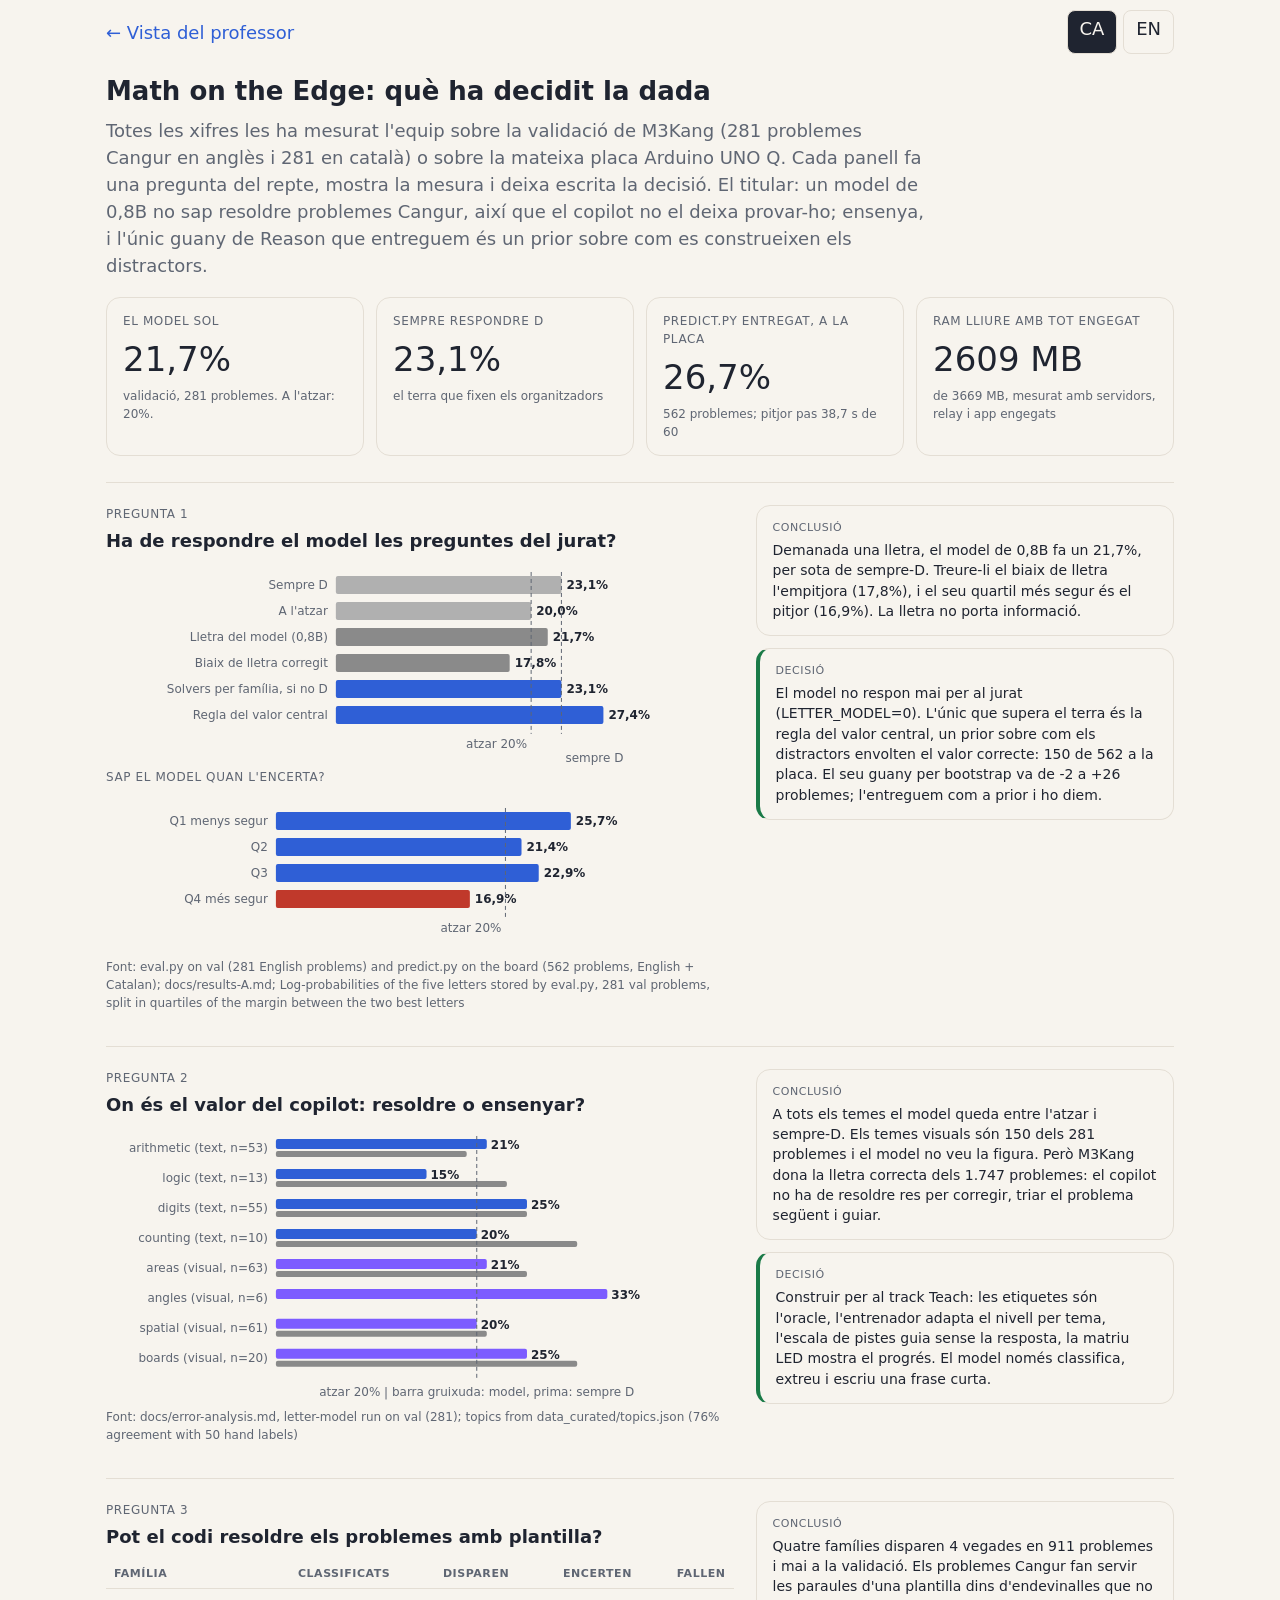
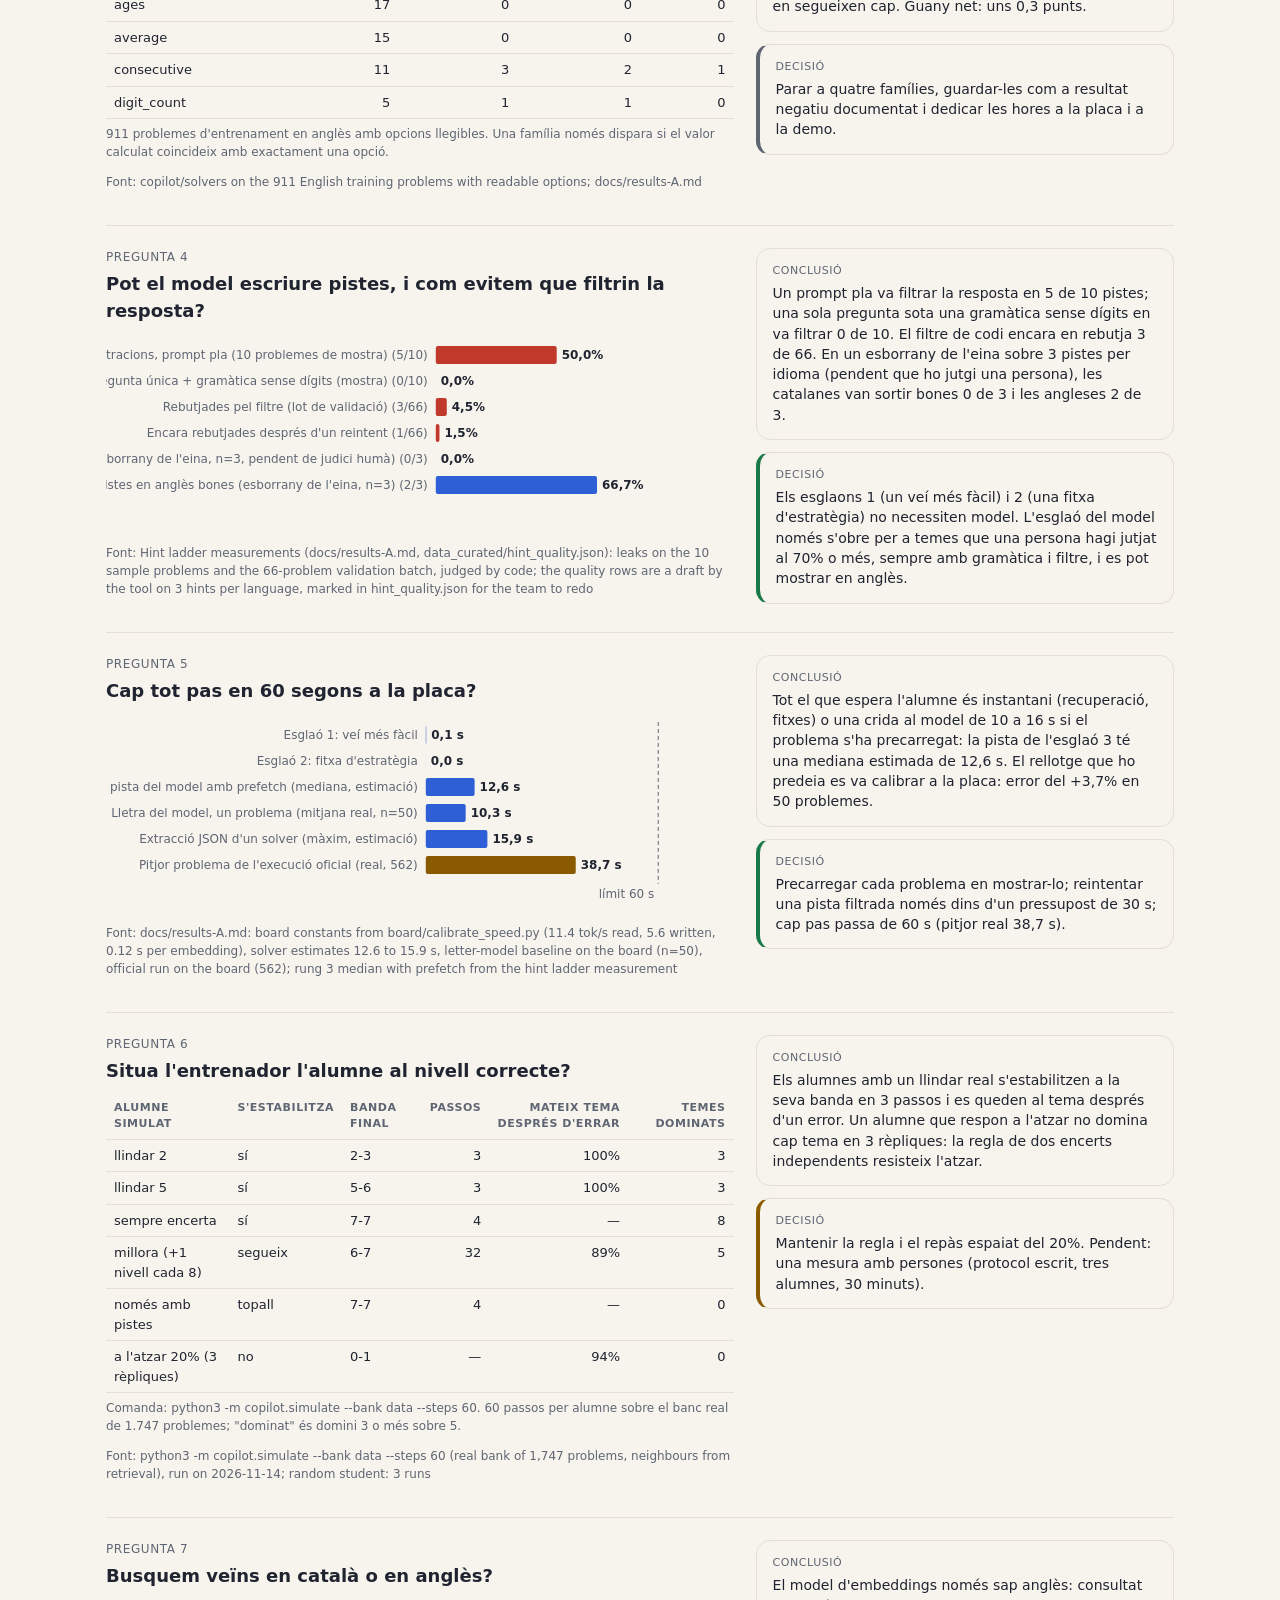
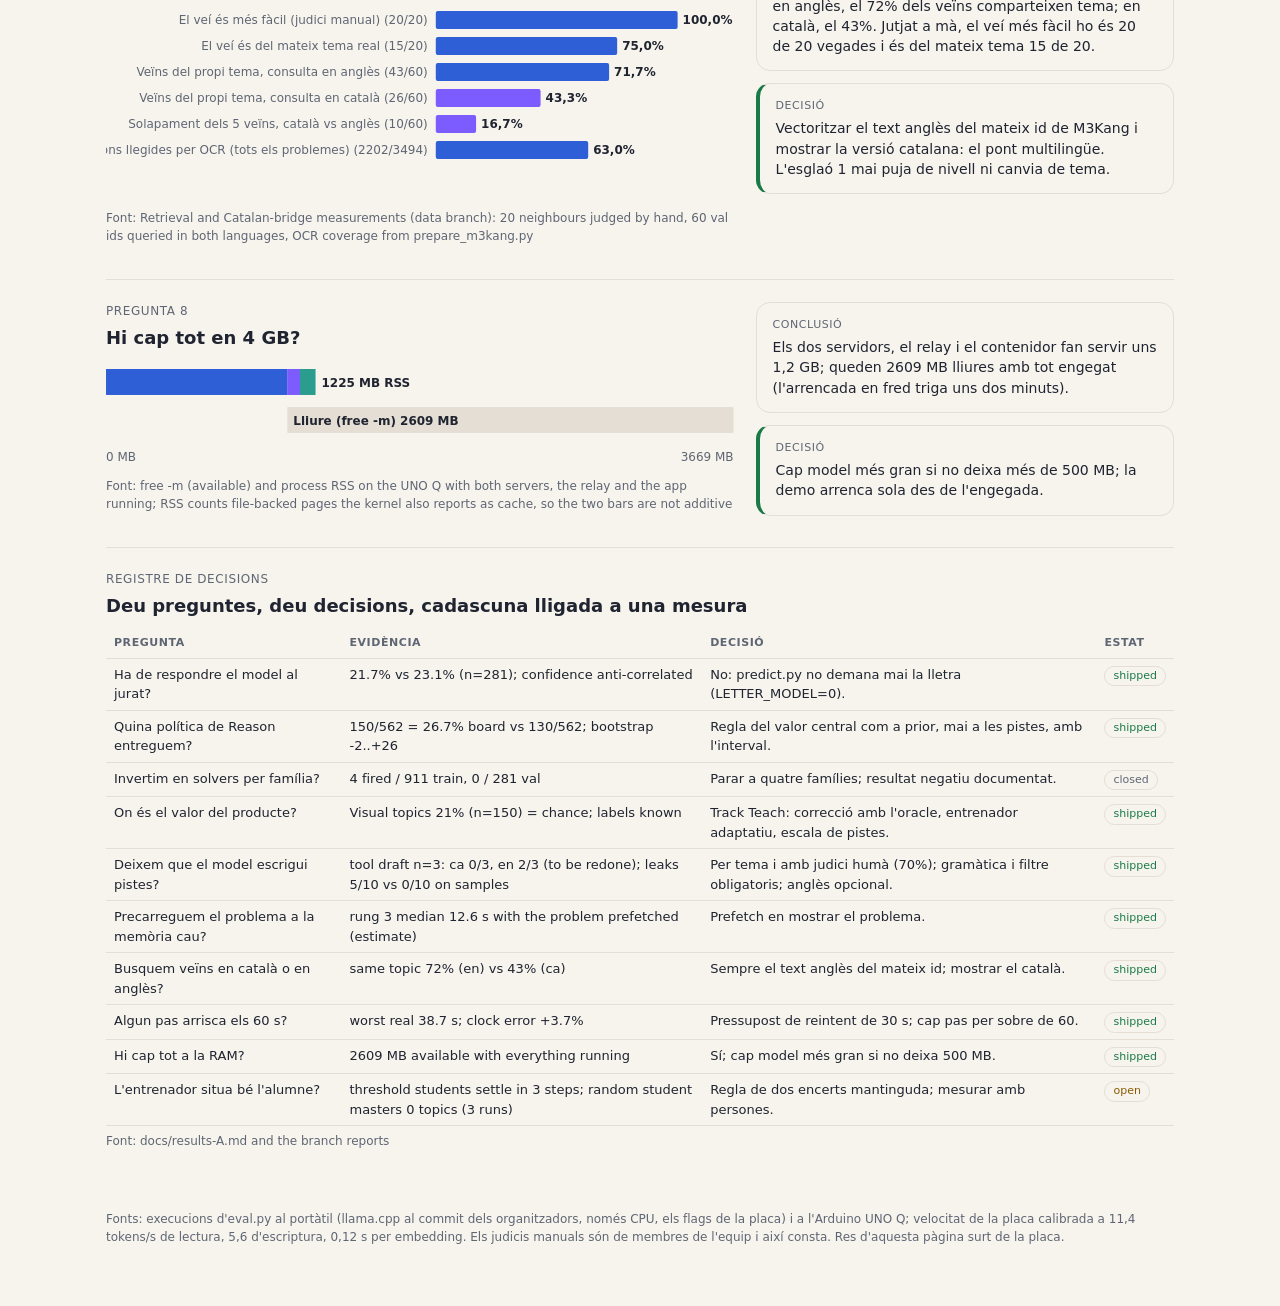
==== commit 11739132: "Dashboard: every figure traceable, trainer table regenerated, draft hint judgment labelled Review fi" ====
--- a/assets/dashboard.html
+++ b/assets/dashboard.html
@@ -30,7 +30,7 @@
   .dash .box { background: var(--card); border: 1px solid var(--line); border-radius: 14px; padding: 14px 16px; font-size: 14px; line-height: 1.45; }
   .dash .box .h { font-size: 11px; text-transform: uppercase; letter-spacing: .05em; color: var(--muted); margin-bottom: 4px; }
   .dash .box.decision { border-left: 4px solid var(--ok); }
-  .dash .box.decision.open { border-left-color: #c98a00; }
+  .dash .box.decision.open { border-left-color: #8a5a00; }
   .dash .box.decision.closed { border-left-color: var(--muted); }
   .dash .num { font-variant-numeric: tabular-nums; font-weight: 600; }
   .dash table { border-collapse: collapse; width: 100%; font-size: 13px; font-variant-numeric: tabular-nums; }
@@ -39,12 +39,12 @@
   .dash td.r, .dash th.r { text-align: right; }
   .dash .wrap { overflow-x: auto; }
   .dash .pill { display: inline-block; padding: 1px 8px; border-radius: 999px; font-size: 11px; border: 1px solid var(--line); }
-  .dash .pill.shipped { color: var(--ok); } .dash .pill.open { color: #c98a00; } .dash .pill.closed { color: var(--muted); }
+  .dash .pill.shipped { color: var(--ok); } .dash .pill.open { color: #8a5a00; } .dash .pill.closed { color: var(--muted); }
   .dash .src { color: var(--muted); font-size: 12px; margin-top: 6px; }
   .dash .foot { color: var(--muted); font-size: 12px; margin-top: 26px; }
   .dash .langbar { display: flex; gap: 8px; align-items: center; justify-content: space-between; flex-wrap: wrap; margin-top: 10px; }
   .dash .langbar a { text-decoration: none; }
-  .dash button.lang { font: inherit; padding: 4px 10px; border-radius: 8px; border: 1px solid var(--line); background: var(--card); color: var(--ink); cursor: pointer; }
+  .dash button.lang { font: inherit; min-height: 44px; min-width: 44px; padding: 4px 12px; border-radius: 8px; border: 1px solid var(--line); background: var(--card); color: var(--ink); cursor: pointer; }
   .dash button.lang[aria-pressed="true"] { background: var(--ink); color: var(--card); }
 </style>
 </head>
@@ -63,6 +63,9 @@
 
 <script>
 // ---- Data: every number was measured by the team; "src" says where. ----
+// Places tied to the shipped Reason policy (middle-value rule); change together if another policy wins:
+// (1) T.*.lede, (2) tile 3 (t3/t3s) and the policies rows with set "board", (3) T.*.d1, (4) decisions row 1 evidence,
+// (5) decisions row 2, (6) the policies legend. All numbers are read from DATA.policies.
 const DATA = {
   policies: { src: "eval.py on val (281 English problems) and predict.py on the board (562 problems, English + Catalan); docs/results-A.md",
     rows: [
@@ -84,33 +87,32 @@
       {topic: "spatial", kind: "visual", n: 61, acc: 20, d: 21}, {topic: "boards", kind: "visual", n: 20, acc: 25, d: 30}]},
   solvers: { src: "copilot/solvers on the 911 English training problems with readable options; docs/results-A.md",
     rows: [{family: "ages", c: 17, f: 0, r: 0, w: 0}, {family: "average", c: 15, f: 0, r: 0, w: 0}, {family: "consecutive", c: 11, f: 3, r: 2, w: 1}, {family: "digit_count", c: 5, f: 1, r: 1, w: 0}]},
-  latency: { src: "Board constants calibrated with board/calibrate_speed.py (11.4 tok/s read, 5.6 written, 0.12 s per embedding); hint timings from the hints branch (n=66 and n=24); official run on the board (562)",
+  latency: { src: "docs/results-A.md: board constants from board/calibrate_speed.py (11.4 tok/s read, 5.6 written, 0.12 s per embedding), solver estimates 12.6 to 15.9 s, letter-model baseline on the board (n=50), official run on the board (562); rung 3 median with prefetch from the hint ladder measurement",
     rows: [
       {step_ca: "Esglaó 1: veí més fàcil", step_en: "Rung 1: easier neighbour", s: 0.12},
       {step_ca: "Esglaó 2: fitxa d'estratègia", step_en: "Rung 2: strategy card", s: 0.01},
-      {step_ca: "Esglaó 3: pista del model, sense prefetch (mediana)", step_en: "Rung 3: model hint, no prefetch (median)", s: 31.0},
-      {step_ca: "Esglaó 3: amb prefetch (mediana)", step_en: "Rung 3: with prefetch (median)", s: 12.6},
-      {step_ca: "Lletra del model, un problema (mitjana real)", step_en: "Letter model, one problem (mean, real)", s: 10.3},
-      {step_ca: "Extracció JSON d'un solver", step_en: "Solver JSON extraction", s: 13.6},
-      {step_ca: "Pitjor problema de l'execució oficial (real)", step_en: "Worst official-run problem (real)", s: 38.7}]},
-  hints: { src: "Hint ladder measurements on val (hints branch): leaks judged by code, quality judged by a team member on 3 hints per language",
-    rows: [
-      {m_ca: "Filtracions, prompt pla 'escriu una pista'", m_en: "Leaks, plain prompt 'write a hint'", v: 5, of: 10, bad: true},
-      {m_ca: "Filtracions, pregunta única + gramàtica sense dígits", m_en: "Leaks, single question + digit-free grammar", v: 0, of: 10, bad: true},
+      {step_ca: "Esglaó 3: pista del model amb prefetch (mediana, estimació)", step_en: "Rung 3: model hint with prefetch (median, estimate)", s: 12.6},
+      {step_ca: "Lletra del model, un problema (mitjana real, n=50)", step_en: "Letter model, one problem (mean, real, n=50)", s: 10.3},
+      {step_ca: "Extracció JSON d'un solver (màxim, estimació)", step_en: "Solver JSON extraction (max, estimate)", s: 15.9},
+      {step_ca: "Pitjor problema de l'execució oficial (real, 562)", step_en: "Worst official-run problem (real, 562)", s: 38.7, worst: true}]},
+  hints: { src: "Hint ladder measurements (docs/results-A.md, data_curated/hint_quality.json): leaks on the 10 sample problems and the 66-problem validation batch, judged by code; the quality rows are a draft by the tool on 3 hints per language, marked in hint_quality.json for the team to redo",
+    rows: [
+      {m_ca: "Filtracions, prompt pla (10 problemes de mostra)", m_en: "Leaks, plain prompt (10 sample problems)", v: 5, of: 10, bad: true},
+      {m_ca: "Filtracions, pregunta única + gramàtica sense dígits (mostra)", m_en: "Leaks, single question + digit-free grammar (sample)", v: 0, of: 10, bad: true},
       {m_ca: "Rebutjades pel filtre (lot de validació)", m_en: "Rejected by the filter (validation batch)", v: 3, of: 66, bad: true},
       {m_ca: "Encara rebutjades després d'un reintent", m_en: "Still rejected after one retry", v: 1, of: 66, bad: true},
-      {m_ca: "Pistes del model en català jutjades bones", m_en: "Catalan model hints judged good", v: 0, of: 3, bad: false},
-      {m_ca: "Pistes del model en anglès jutjades bones", m_en: "English model hints judged good", v: 2, of: 3, bad: false}]},
-  ram: { src: "free -m (available) and process RSS on the UNO Q after a cold boot with both servers, the relay and the app running; RSS counts file-backed pages the kernel also reports as cache, so the two bars are not additive",
-    total: 3669, rows: [{c_ca: "Servidor LLM (Qwen3.5 0,8B)", c_en: "LLM server (Qwen3.5 0.8B)", mb: 1059}, {c_ca: "Embeddings (bge-small)", c_en: "Embeddings (bge-small)", mb: 75}, {c_ca: "Contenidor App Lab", c_en: "App Lab container", mb: 91}, {c_ca: "Lliure (free -m)", c_en: "Available (free -m)", mb: 2796, free: true}]},
-  trainer: { src: "copilot/simulate.py on the real bank of 1,747 problems, 60 steps per simulated student (trainer branch)",
-    rows: [
-      {s_ca: "llindar 2", s_en: "threshold 2", conv_ca: "sí", conv_en: "yes", band: "2-3", steps: 3, same: 100, mastered: 2},
-      {s_ca: "llindar 5", s_en: "threshold 5", conv_ca: "sí", conv_en: "yes", band: "5-6", steps: 3, same: 100, mastered: 7},
+      {m_ca: "Pistes en català bones (esborrany de l'eina, n=3, pendent de judici humà)", m_en: "Catalan hints good (tool draft, n=3, awaiting human judgment)", v: 0, of: 3, bad: false},
+      {m_ca: "Pistes en anglès bones (esborrany de l'eina, n=3)", m_en: "English hints good (tool draft, n=3)", v: 2, of: 3, bad: false}]},
+  ram: { src: "free -m (available) and process RSS on the UNO Q with both servers, the relay and the app running; RSS counts file-backed pages the kernel also reports as cache, so the two bars are not additive",
+    total: 3669, rows: [{c_ca: "Servidor LLM (Qwen3.5 0,8B)", c_en: "LLM server (Qwen3.5 0.8B)", mb: 1059}, {c_ca: "Embeddings (bge-small)", c_en: "Embeddings (bge-small)", mb: 75}, {c_ca: "Contenidor App Lab", c_en: "App Lab container", mb: 91}, {c_ca: "Lliure (free -m)", c_en: "Available (free -m)", mb: 2609, free: true}]},
+  trainer: { src: "python3 -m copilot.simulate --bank data --steps 60 (real bank of 1,747 problems, neighbours from retrieval), run on 2026-11-14; random student: 3 runs",
+    rows: [
+      {s_ca: "llindar 2", s_en: "threshold 2", conv_ca: "sí", conv_en: "yes", band: "2-3", steps: 3, same: 100, mastered: 3},
+      {s_ca: "llindar 5", s_en: "threshold 5", conv_ca: "sí", conv_en: "yes", band: "5-6", steps: 3, same: 100, mastered: 3},
       {s_ca: "sempre encerta", s_en: "always right", conv_ca: "sí", conv_en: "yes", band: "7-7", steps: 4, same: null, mastered: 8},
-      {s_ca: "millora (+1 nivell cada 8)", s_en: "improving (+1 level / 8)", conv_ca: "segueix", conv_en: "follows", band: "6-7", steps: 32, same: 94, mastered: 4},
+      {s_ca: "millora (+1 nivell cada 8)", s_en: "improving (+1 level / 8)", conv_ca: "segueix", conv_en: "follows", band: "6-7", steps: 32, same: 89, mastered: 5},
       {s_ca: "només amb pistes", s_en: "hints only", conv_ca: "topall", conv_en: "capped", band: "7-7", steps: 4, same: null, mastered: 0},
-      {s_ca: "a l'atzar 20% (5 rèpliques)", s_en: "random 20% (5 runs)", conv_ca: "no", conv_en: "no", band: "0-5", steps: null, same: 85, mastered: 1}]},
+      {s_ca: "a l'atzar 20% (3 rèpliques)", s_en: "random 20% (3 runs)", conv_ca: "no", conv_en: "no", band: "0-1", steps: null, same: 94, mastered: 0}]},
   retrieval: { src: "Retrieval and Catalan-bridge measurements (data branch): 20 neighbours judged by hand, 60 val ids queried in both languages, OCR coverage from prepare_m3kang.py",
     rows: [
       {m_ca: "El veí és més fàcil (judici manual)", m_en: "Neighbour is easier (hand judged)", v: 20, of: 20},
@@ -124,19 +126,19 @@
     {q_ca: "Quina política de Reason entreguem?", q_en: "Which Reason policy ships?", e: "150/562 = 26.7% board vs 130/562; bootstrap -2..+26", d_ca: "Regla del valor central com a prior, mai a les pistes, amb l'interval.", d_en: "Middle-value rule as a prior, never in hints, interval reported.", st: "shipped"},
     {q_ca: "Invertim en solvers per família?", q_en: "Invest in family solvers?", e: "4 fired / 911 train, 0 / 281 val", d_ca: "Parar a quatre famílies; resultat negatiu documentat.", d_en: "Stop at four families; documented negative result.", st: "closed"},
     {q_ca: "On és el valor del producte?", q_en: "Where is the product value?", e: "Visual topics 21% (n=150) = chance; labels known", d_ca: "Track Teach: correcció amb l'oracle, entrenador adaptatiu, escala de pistes.", d_en: "Teach track: oracle correction, adaptive trainer, hint ladder.", st: "shipped"},
-    {q_ca: "Deixem que el model escrigui pistes?", q_en: "Let the model write hints?", e: "ca 0/3 good, en 2/3; leaks 5/10 vs 0/10", d_ca: "Per tema i amb judici humà (70%); gramàtica i filtre obligatoris; anglès opcional.", d_en: "Per topic by human judgment (70%); grammar and filter mandatory; English optional.", st: "shipped"},
-    {q_ca: "Precarreguem el problema a la memòria cau?", q_en: "Prefetch the problem into the cache?", e: "median 31 s -> 12.6 s; 265 -> 50 tokens", d_ca: "Prefetch en mostrar el problema.", d_en: "Prefetch on problem load.", st: "shipped"},
+    {q_ca: "Deixem que el model escrigui pistes?", q_en: "Let the model write hints?", e: "tool draft n=3: ca 0/3, en 2/3 (to be redone); leaks 5/10 vs 0/10 on samples", d_ca: "Per tema i amb judici humà (70%); gramàtica i filtre obligatoris; anglès opcional.", d_en: "Per topic by human judgment (70%); grammar and filter mandatory; English optional.", st: "shipped"},
+    {q_ca: "Precarreguem el problema a la memòria cau?", q_en: "Prefetch the problem into the cache?", e: "rung 3 median 12.6 s with the problem prefetched (estimate)", d_ca: "Prefetch en mostrar el problema.", d_en: "Prefetch on problem load.", st: "shipped"},
     {q_ca: "Busquem veïns en català o en anglès?", q_en: "Search neighbours in Catalan or English?", e: "same topic 72% (en) vs 43% (ca)", d_ca: "Sempre el text anglès del mateix id; mostrar el català.", d_en: "Always the English text of the same id; show Catalan.", st: "shipped"},
     {q_ca: "Algun pas arrisca els 60 s?", q_en: "Does any step risk 60 s?", e: "worst real 38.7 s; clock error +3.7%", d_ca: "Pressupost de reintent de 30 s; cap pas per sobre de 60.", d_en: "Retry budget 30 s; no step above 60.", st: "shipped"},
-    {q_ca: "Hi cap tot a la RAM?", q_en: "Does everything fit in RAM?", e: "2796 MB available with everything running", d_ca: "Sí; cap model més gran si no deixa 500 MB.", d_en: "Yes; no bigger model unless it leaves 500 MB.", st: "shipped"},
-    {q_ca: "L'entrenador situa bé l'alumne?", q_en: "Does the trainer place students right?", e: "threshold students settle in 3 steps; random masters <=1 topic", d_ca: "Regla de dos encerts mantinguda; mesurar amb persones.", d_en: "Two-wins rule kept; measure with people next.", st: "open"}]}
+    {q_ca: "Hi cap tot a la RAM?", q_en: "Does everything fit in RAM?", e: "2609 MB available with everything running", d_ca: "Sí; cap model més gran si no deixa 500 MB.", d_en: "Yes; no bigger model unless it leaves 500 MB.", st: "shipped"},
+    {q_ca: "L'entrenador situa bé l'alumne?", q_en: "Does the trainer place students right?", e: "threshold students settle in 3 steps; random student masters 0 topics (3 runs)", d_ca: "Regla de dos encerts mantinguda; mesurar amb persones.", d_en: "Two-wins rule kept; measure with people next.", st: "open"}]}
 };
 
 const T = {
   ca: {
     back: "Vista del professor", title: "Math on the Edge: què ha decidit la dada",
     lede: "Totes les xifres les ha mesurat l'equip sobre la validació de M3Kang (281 problemes Cangur en anglès i 281 en català) o sobre la mateixa placa Arduino UNO Q. Cada panell fa una pregunta del repte, mostra la mesura i deixa escrita la decisió. El titular: un model de 0,8B no sap resoldre problemes Cangur, així que el copilot no el deixa provar-ho; ensenya, i l'únic guany de Reason que entreguem és un prior sobre com es construeixen els distractors.",
-    t1: "El model sol", t1s: "validació, 281 problemes. A l'atzar: 20%.", t2: "Sempre respondre D", t2s: "el terra que fixen els organitzadors", t3: "predict.py entregat, a la placa", t3s: "562 problemes; pitjor pas {w} s de 60", t4: "RAM lliure amb tot engegat", t4s: "de 3669 MB, després d'arrencar en fred",
+    t1: "El model sol", t1s: "validació, 281 problemes. A l'atzar: 20%.", t2: "Sempre respondre D", t2s: "el terra que fixen els organitzadors", t3: "predict.py entregat, a la placa", t3s: "562 problemes; pitjor pas {w} s de 60", t4: "RAM lliure amb tot engegat", t4s: "de 3669 MB, mesurat amb servidors, relay i app engegats",
     q1: "Ha de respondre el model les preguntes del jurat?", q1b: "Sap el model quan l'encerta?",
     c1: "Demanada una lletra, el model de 0,8B fa un {a}%, per sota de sempre-D. Treure-li el biaix de lletra l'empitjora ({b}%), i el seu quartil més segur és el pitjor ({c}%). La lletra no porta informació.",
     d1: "El model no respon mai per al jurat (LETTER_MODEL=0). L'únic que supera el terra és la regla del valor central, un prior sobre com els distractors envolten el valor correcte: {n} de 562 a la placa. El seu guany per bootstrap va de -2 a +26 problemes; l'entreguem com a prior i ho diem.",
@@ -144,13 +146,13 @@
     d2: "Construir per al track Teach: les etiquetes són l'oracle, l'entrenador adapta el nivell per tema, l'escala de pistes guia sense la resposta, la matriu LED mostra el progrés. El model només classifica, extreu i escriu una frase curta.",
     q3: "Pot el codi resoldre els problemes amb plantilla?", c3: "Quatre famílies disparen {f} vegades en 911 problemes i mai a la validació. Els problemes Cangur fan servir les paraules d'una plantilla dins d'endevinalles que no en segueixen cap. Guany net: uns 0,3 punts.", d3: "Parar a quatre famílies, guardar-les com a resultat negatiu documentat i dedicar les hores a la placa i a la demo.",
     s3: "911 problemes d'entrenament en anglès amb opcions llegibles. Una família només dispara si el valor calculat coincideix amb exactament una opció.",
-    q4: "Pot el model escriure pistes, i com evitem que filtrin la resposta?", c4: "Un prompt pla va filtrar la resposta en {a} de 10 pistes; una sola pregunta sota una gramàtica sense dígits en va filtrar {b} de 10. El filtre de codi encara en rebutja {c} de 66. Les pistes en català es van jutjar bones {d} de 3 vegades; en anglès, 2 de 3.",
+    q4: "Pot el model escriure pistes, i com evitem que filtrin la resposta?", c4: "Un prompt pla va filtrar la resposta en {a} de 10 pistes; una sola pregunta sota una gramàtica sense dígits en va filtrar {b} de 10. El filtre de codi encara en rebutja {c} de 66. En un esborrany de l'eina sobre 3 pistes per idioma (pendent que ho jutgi una persona), les catalanes van sortir bones {d} de 3 i les angleses 2 de 3.",
     d4: "Els esglaons 1 (un veí més fàcil) i 2 (una fitxa d'estratègia) no necessiten model. L'esglaó del model només s'obre per a temes que una persona hagi jutjat al 70% o més, sempre amb gramàtica i filtre, i es pot mostrar en anglès.",
-    q5: "Cap tot pas en 60 segons a la placa?", c5: "Tot el que espera l'alumne és instantani (recuperació, fitxes) o una crida al model de 10 a 13 s si el problema s'ha precarregat; sense precàrrega la pista mediana costa {a} s. El rellotge que ho predeia es va calibrar a la placa: error del +3,7% en 50 problemes.", d5: "Precarregar cada problema en mostrar-lo; reintentar una pista filtrada només dins d'un pressupost de 30 s; cap pas passa de 60 s (pitjor real {b} s).",
-    q6: "Situa l'entrenador l'alumne al nivell correcte?", c6: "Els alumnes amb un llindar real s'estabilitzen a la seva banda en 3 passos i es queden al tema després d'un error. Un alumne que respon a l'atzar domina com a molt un tema: la regla de dos encerts independents resisteix l'atzar.", d6: "Mantenir la regla i el repàs espaiat del 20%. Pendent: una mesura amb persones (protocol escrit, tres alumnes, 30 minuts).",
-    s6: "60 passos per alumne sobre el banc real de 1.747 problemes; \"dominat\" és domini 3 o més sobre 5.",
+    q5: "Cap tot pas en 60 segons a la placa?", c5: "Tot el que espera l'alumne és instantani (recuperació, fitxes) o una crida al model de 10 a 16 s si el problema s'ha precarregat: la pista de l'esglaó 3 té una mediana estimada de {a} s. El rellotge que ho predeia es va calibrar a la placa: error del +3,7% en 50 problemes.", d5: "Precarregar cada problema en mostrar-lo; reintentar una pista filtrada només dins d'un pressupost de 30 s; cap pas passa de 60 s (pitjor real {b} s).",
+    q6: "Situa l'entrenador l'alumne al nivell correcte?", c6: "Els alumnes amb un llindar real s'estabilitzen a la seva banda en 3 passos i es queden al tema després d'un error. Un alumne que respon a l'atzar no domina cap tema en 3 rèpliques: la regla de dos encerts independents resisteix l'atzar.", d6: "Mantenir la regla i el repàs espaiat del 20%. Pendent: una mesura amb persones (protocol escrit, tres alumnes, 30 minuts).",
+    s6: "Comanda: python3 -m copilot.simulate --bank data --steps 60. 60 passos per alumne sobre el banc real de 1.747 problemes; \"dominat\" és domini 3 o més sobre 5.",
     q7: "Busquem veïns en català o en anglès?", c7: "El model d'embeddings només sap anglès: consultat en anglès, el {a}% dels veïns comparteixen tema; en català, el {b}%. Jutjat a mà, el veí més fàcil ho és 20 de 20 vegades i és del mateix tema 15 de 20.", d7: "Vectoritzar el text anglès del mateix id de M3Kang i mostrar la versió catalana: el pont multilingüe. L'esglaó 1 mai puja de nivell ni canvia de tema.",
-    q8: "Hi cap tot en 4 GB?", c8: "Els dos servidors, el relay i el contenidor fan servir uns 1,2 GB; queden {a} MB lliures després d'arrencar en fred en uns dos minuts.", d8: "Cap model més gran si no deixa més de 500 MB; la demo arrenca sola des de l'engegada.",
+    q8: "Hi cap tot en 4 GB?", c8: "Els dos servidors, el relay i el contenidor fan servir uns 1,2 GB; queden {a} MB lliures amb tot engegat (l'arrencada en fred triga uns dos minuts).", d8: "Cap model més gran si no deixa més de 500 MB; la demo arrenca sola des de l'engegada.",
     log: "Registre de decisions", logh: "Deu preguntes, deu decisions, cadascuna lligada a una mesura",
     thQ: "Pregunta", thE: "Evidència", thD: "Decisió", thS: "Estat", conclusion: "Conclusió", decision: "Decisió", question: "Pregunta",
     thFam: "Família", thCls: "Classificats", thFire: "Disparen", thR: "Encerten", thW: "Fallen",
@@ -161,7 +163,7 @@
   en: {
     back: "Teacher view", title: "Math on the Edge: what the data decided",
     lede: "Every figure was measured by our team on the M3Kang validation split (281 Kangaroo problems in English and 281 in Catalan) or on the Arduino UNO Q itself. Each panel asks one question the challenge poses, shows the measurement and records the decision. The headline: a 0.8B model cannot solve Kangaroo problems, so the copilot never lets it try; it teaches, and the one Reason gain we ship is a prior about how distractors are built.",
-    t1: "Model on its own", t1s: "validation, 281 problems. Random: 20%.", t2: "Always answer D", t2s: "the floor the organizers set", t3: "Shipped predict.py, on the board", t3s: "562 problems; worst step {w} s of 60", t4: "RAM free with everything running", t4s: "of 3669 MB, after a cold boot",
+    t1: "Model on its own", t1s: "validation, 281 problems. Random: 20%.", t2: "Always answer D", t2s: "the floor the organizers set", t3: "Shipped predict.py, on the board", t3s: "562 problems; worst step {w} s of 60", t4: "RAM free with everything running", t4s: "of 3669 MB, measured with servers, relay and app running",
     q1: "Should the language model answer the jury's problems?", q1b: "Does the model know when it is right?",
     c1: "Asked for a letter, the 0.8B model scores {a}%, below always-D. Removing its letter bias makes it worse ({b}%), and its most confident quartile is its worst ({c}%). The letter carries no information.",
     d1: "The model never answers for the jury (LETTER_MODEL=0). The only thing above the floor is the middle-value rule, a prior about how distractors surround the correct value: {n} of 562 on the board. Its bootstrap gain spans -2 to +26 problems, so we ship it as a prior and say so.",
@@ -169,13 +171,13 @@
     d2: "Build for the Teach track: the labels are the oracle, the trainer adapts the level per topic, the hint ladder guides without the answer, the LED matrix shows progress. The model only classifies, extracts and writes one short sentence.",
     q3: "Can code solve the templated problems?", c3: "Four families fire {f} times in 911 problems and never on validation. Kangaroo problems use the words of a template inside puzzles that follow none. Net gain: about 0.3 points.", d3: "Stop at four families, keep them as the documented negative result, spend the remaining hours on the board and the demo.",
     s3: "911 English training problems with readable options. A family fires only when its computed value matches exactly one option.",
-    q4: "May the model write hints, and how do we keep them from leaking the answer?", c4: "A plain prompt leaked the answer in {a} of 10 hints; one question under a digit-free grammar leaked {b} of 10. The code filter still rejects {c} of 66. Catalan hints were judged good {d} of 3 times, English 2 of 3.",
+    q4: "May the model write hints, and how do we keep them from leaking the answer?", c4: "A plain prompt leaked the answer in {a} of 10 hints; one question under a digit-free grammar leaked {b} of 10. The code filter still rejects {c} of 66. In a tool draft on 3 hints per language (awaiting a person's judgment), Catalan hints came out good {d} of 3 and English 2 of 3.",
     d4: "Rung 1 (an easier neighbour) and rung 2 (a strategy card) need no model. The model's rung opens only for topics a person has judged at 70% or better, always under the grammar and the filter, and may be shown in English.",
-    q5: "Does every step fit in 60 seconds on the board?", c5: "Everything the student waits for is instant (retrieval, cards) or a model call of 10 to 13 s when the problem was prefetched; without prefetch the median hint costs {a} s. The clock that predicted these numbers was calibrated on the board: error +3.7% over 50 problems.", d5: "Prefetch every problem as it is shown; retry a leaking hint only within a 30 s budget; no step crosses 60 s (worst real {b} s).",
-    q6: "Does the trainer place a student at the right level?", c6: "Students with a true threshold settle in their band in 3 steps and stay on topic after a miss. A student answering at random masters at most one topic: the two-independent-wins rule holds against guessing.", d6: "Keep the rule and the 20% spaced review. Still open: a measurement with people (protocol written, three students, 30 minutes).",
-    s6: "60 steps per student on the real bank of 1,747 problems; \"mastered\" is mastery 3 or more on the 0-5 scale.",
+    q5: "Does every step fit in 60 seconds on the board?", c5: "Everything the student waits for is instant (retrieval, cards) or a model call of 10 to 16 s when the problem was prefetched: the rung-3 hint has an estimated median of {a} s. The clock that predicted these numbers was calibrated on the board: error +3.7% over 50 problems.", d5: "Prefetch every problem as it is shown; retry a leaking hint only within a 30 s budget; no step crosses 60 s (worst real {b} s).",
+    q6: "Does the trainer place a student at the right level?", c6: "Students with a true threshold settle in their band in 3 steps and stay on topic after a miss. A student answering at random masters no topic in 3 runs: the two-independent-wins rule holds against guessing.", d6: "Keep the rule and the 20% spaced review. Still open: a measurement with people (protocol written, three students, 30 minutes).",
+    s6: "Command: python3 -m copilot.simulate --bank data --steps 60. 60 steps per student on the real bank of 1,747 problems; \"mastered\" is mastery 3 or more on the 0-5 scale.",
     q7: "Search neighbours in Catalan or in English?", c7: "The embedding model is English-only: queried in English, {a}% of neighbours share the problem's topic; in Catalan, {b}%. Hand-judged, the easier neighbour is easier 20 of 20 times and on the same topic 15 of 20.", d7: "Embed the English text of the same M3Kang id, show the Catalan version: the multilingual bridge. Rung 1 never climbs a level or changes topic.",
-    q8: "Does it all fit in 4 GB?", c8: "Both servers, the relay and the container use about 1.2 GB; {a} MB stay free after a cold boot of about two minutes.", d8: "No larger model unless it leaves more than 500 MB free; the demo runs from boot with nothing started by hand.",
+    q8: "Does it all fit in 4 GB?", c8: "Both servers, the relay and the container use about 1.2 GB; {a} MB stay free with everything running (a cold boot takes about two minutes).", d8: "No larger model unless it leaves more than 500 MB free; the demo runs from boot with nothing started by hand.",
     log: "Decision log", logh: "Ten questions, ten decisions, each tied to a measurement",
     thQ: "Question", thE: "Evidence", thD: "Decision", thS: "Status", conclusion: "Conclusion", decision: "Decision", question: "Question",
     thFam: "Family", thCls: "Classified", thFire: "Fired", thR: "Right", thW: "Wrong",
@@ -199,7 +201,7 @@
 // Horizontal bars drawn to one scale; every label names a reached value.
 function hbars(box, rows, label, value, o) {
   o = Object.assign({max: null, left: 160, unit: "", refs: [], color: () => "var(--accent)"}, o);
-  const w = Math.max(320, box.clientWidth || 600), rowH = 26, top = 8, hgt = top + rows.length * rowH + 26;
+  const w = Math.max(320, box.clientWidth || 600), rowH = 26, top = 8, hgt = top + rows.length * rowH + 40;
   const left = Math.min(o.left, w * 0.55), max = o.max || Math.max(...rows.map(value)) * 1.15;
   const x = v => left + (w - left - 56) * (v / max);
   const svg = el("svg", {viewBox: `0 0 ${w} ${hgt}`, role: "img"});
@@ -208,26 +210,27 @@
     const rect = el("rect", {x: x(0), y: y + 4, width: Math.max(0, x(value(r)) - x(0)), height: 18, rx: 2, style: "fill:" + o.color(r)});
     svg.appendChild(rect); attachTip(box, rect, `${label(r)}: ${f1(value(r))}${o.unit}`);
     svg.appendChild(el("text", {x: x(value(r)) + 5, y: y + 17, class: "val"}, f1(value(r)) + o.unit)); });
-  o.refs.forEach(rf => { svg.appendChild(el("line", {x1: x(rf.v), x2: x(rf.v), y1: top, y2: hgt - 22, style: "stroke:var(--muted);stroke-dasharray:4 3"})); svg.appendChild(el("text", {x: x(rf.v), y: hgt - 6, "text-anchor": "middle"}, rf.t)); });
+  o.refs.forEach((rf, i) => { svg.appendChild(el("line", {x1: x(rf.v), x2: x(rf.v), y1: top, y2: hgt - 34, style: "stroke:var(--muted);stroke-dasharray:4 3"})); svg.appendChild(el("text", {x: x(rf.v) + (i % 2 ? 4 : -4), y: hgt - 20 + (i % 2) * 14, "text-anchor": i % 2 ? "start" : "end"}, rf.t)); });
+  svg.setAttribute("aria-label", rows.map(r => `${label(r)} ${f1(value(r))}${o.unit}`).join("; "));
   box.replaceChildren(svg);
 }
 function topicsChart(box) {
   const rows = DATA.topics.rows, w = Math.max(320, box.clientWidth || 600), rowH = 30, left = Math.min(170, w * 0.45), top = 8, hgt = top + rows.length * rowH + 26;
-  const x = v => left + (w - left - 56) * (v / 40); const svg = el("svg", {viewBox: `0 0 ${w} ${hgt}`, role: "img"});
+  const x = v => left + (w - left - 56) * (v / 40); const svg = el("svg", {viewBox: `0 0 ${w} ${hgt}`, role: "img", "aria-label": rows.map(r => `${r.topic} ${r.acc}% vs always D ${r.d}%`).join("; ")});
   rows.forEach((r, i) => { const y = top + i * rowH;
     svg.appendChild(el("text", {x: left - 8, y: y + 16, "text-anchor": "end"}, `${r.topic} (${r.kind}, n=${r.n})`));
     const a = el("rect", {x: x(0), y: y + 3, width: x(r.acc) - x(0), height: 10, rx: 2, style: "fill:" + (r.kind === "visual" ? "#7c5cff" : "var(--accent)")}); svg.appendChild(a);
     attachTip(box, a, `${r.topic}: ${lang === "ca" ? "model" : "model"} ${r.acc}%, ${t("floorD")} ${r.d}%, n=${r.n}`);
-    svg.appendChild(el("rect", {x: x(0), y: y + 15, width: x(r.d) - x(0), height: 6, rx: 2, style: "fill:var(--muted);opacity:.5"}));
+    svg.appendChild(el("rect", {x: x(0), y: y + 15, width: x(r.d) - x(0), height: 6, rx: 2, style: "fill:#8a8a8a"}));
     svg.appendChild(el("text", {x: x(r.acc) + 4, y: y + 13, class: "val"}, r.acc + "%")); });
   svg.appendChild(el("line", {x1: x(20), x2: x(20), y1: top, y2: hgt - 22, style: "stroke:var(--muted);stroke-dasharray:4 3"}));
   svg.appendChild(el("text", {x: x(20), y: hgt - 6, "text-anchor": "middle"}, t("legendTopics")));
   box.replaceChildren(svg);
 }
 function ramChart(box) {
-  const rows = DATA.ram.rows, total = DATA.ram.total, w = Math.max(320, box.clientWidth || 600); const svg = el("svg", {viewBox: `0 0 ${w} 110`, role: "img"});
+  const rows = DATA.ram.rows, total = DATA.ram.total, w = Math.max(320, box.clientWidth || 600); const svg = el("svg", {viewBox: `0 0 ${w} 110`, role: "img", "aria-label": rows.map(r => `${L(r, "c")} ${r.mb} MB`).join("; ")});
   const colors = ["var(--accent)", "#7c5cff", "#2a9d8f"]; const x = v => w * v / total; let acc = 0;
-  rows.filter(r => !r.free).forEach((r, i) => { const rect = el("rect", {x: x(acc), y: 8, width: Math.max(0, x(r.mb)), height: 26, style: "fill:" + colors[i]}); svg.appendChild(rect); attachTip(box, rect, `${L(r, "c")}: ${r.mb} MB`); if (r.mb > 350) svg.appendChild(el("text", {x: x(acc) + 6, y: 26, class: "val", style: "fill:#fff"}, `${L(r, "c")} ${r.mb} MB`)); acc += r.mb; });
+  rows.filter(r => !r.free).forEach((r, i) => { const rect = el("rect", {x: x(acc), y: 8, width: Math.max(0, x(r.mb)), height: 26, style: "fill:" + colors[i]}); svg.appendChild(rect); attachTip(box, rect, `${L(r, "c")}: ${r.mb} MB`); const lbl = `${L(r, "c")} ${r.mb} MB`; if (x(r.mb) > lbl.length * 7 + 12) svg.appendChild(el("text", {x: x(acc) + 6, y: 26, class: "val", style: "fill:#fff"}, lbl)); acc += r.mb; });
   svg.appendChild(el("text", {x: x(acc) + 6, y: 26, class: "val"}, `${acc} MB RSS`));
   const free = rows.find(r => r.free); const fr = el("rect", {x: x(total - free.mb), y: 46, width: x(free.mb), height: 26, style: "fill:var(--line)"}); svg.appendChild(fr); attachTip(box, fr, `${L(free, "c")}: ${free.mb} MB`);
   svg.appendChild(el("text", {x: x(total - free.mb) + 6, y: 64, class: "val"}, `${L(free, "c")} ${free.mb} MB`));
@@ -247,11 +250,11 @@
   document.documentElement.lang = lang; document.querySelectorAll("[data-t]").forEach(e => e.textContent = t(e.dataset.t));
   document.getElementById("lang-ca").setAttribute("aria-pressed", lang === "ca"); document.getElementById("lang-en").setAttribute("aria-pressed", lang === "en");
   const P = DATA.policies.rows, val = P.filter(r => r.set === "val"), g = (set, i) => P.filter(r => r.set === set)[i];
-  const worst = DATA.latency.rows.find(r => r.s === 38.7).s, free = DATA.ram.rows.find(r => r.free).mb;
+  const worst = DATA.latency.rows.find(r => r.worst).s, free = DATA.ram.rows.find(r => r.free).mb;
   const tiles = document.getElementById("tiles"); tiles.replaceChildren();
   [[t("t1"), f1(val[2].acc) + "%", t("t1s")], [t("t2"), f1(val[0].acc) + "%", t("t2s")], [t("t3"), f1(g("board", 1).acc) + "%", t("t3s", {w: f1(worst)})], [t("t4"), free + " MB", t("t4s")]].forEach(([k, v, s]) => { const d = h("div", "tile"); d.appendChild(h("div", "k", k)); d.appendChild(h("div", "v", v)); d.appendChild(h("div", "s", s)); tiles.appendChild(d); });
   document.getElementById("panels").replaceChildren();
-  const polFn = box => { hbars(box, val, r => L(r, "policy"), r => r.acc, {max: 35, left: 230, unit: "%", refs: [{v: 20, t: t("floorRand")}, {v: 23.1, t: t("floorD")}], color: r => r.kind === "llm" ? "#999" : r.kind === "floor" ? "var(--line)" : "var(--accent)"});
+  const polFn = box => { hbars(box, val, r => L(r, "policy"), r => r.acc, {max: 35, left: 230, unit: "%", refs: [{v: 20, t: t("floorRand")}, {v: 23.1, t: t("floorD")}], color: r => r.kind === "llm" ? "#8a8a8a" : r.kind === "floor" ? "#b0b0b0" : "var(--accent)"});
     const b2 = h("div", "chart"); b2.style.marginTop = "14px"; box.parentNode.insertBefore(b2, box.nextSibling); b2.insertAdjacentElement("beforebegin", h("p", "ql", t("q1b")));
     hbars(b2, DATA.confidence.rows, r => L(r, "q"), r => r.acc, {max: 35, left: 170, unit: "%", refs: [{v: 20, t: t("floorRand")}], color: r => r.acc < 20 ? "#c0392b" : "var(--accent)"}); };
   polFn.src = DATA.policies.src + "; " + DATA.confidence.src;
@@ -262,7 +265,7 @@
   panel("q-solvers", 3, t("q3"), solFn, t("c3", {f: DATA.solvers.rows.reduce((a, r) => a + r.f, 0)}), t("d3"), "closed", left => left.appendChild(h("p", "src", t("s3"))));
   const hintFn = box => hbars(box, DATA.hints.rows, r => `${L(r, "m")} (${r.v}/${r.of})`, r => 100 * r.v / r.of, {max: 100, left: 330, unit: "%", color: r => r.bad ? "#c0392b" : "var(--accent)"}); hintFn.src = DATA.hints.src;
   const H = DATA.hints.rows; panel("q-hints", 4, t("q4"), hintFn, t("c4", {a: H[0].v, b: H[1].v, c: H[2].v, d: H[4].v}), t("d4"), "shipped");
-  const latFn = box => hbars(box, DATA.latency.rows, r => L(r, "step"), r => r.s, {max: 65, left: 320, unit: " s", refs: [{v: 60, t: t("limit")}], color: r => r.s > 30 ? "#c98a00" : "var(--accent)"}); latFn.src = DATA.latency.src;
+  const latFn = box => hbars(box, DATA.latency.rows, r => L(r, "step"), r => r.s, {max: 65, left: 320, unit: " s", refs: [{v: 60, t: t("limit")}], color: r => r.s > 30 ? "#8a5a00" : "var(--accent)"}); latFn.src = DATA.latency.src;
   panel("q-latency", 5, t("q5"), latFn, t("c5", {a: f1(DATA.latency.rows[2].s)}), t("d5", {b: f1(worst)}), "shipped");
   const trFn = box => box.replaceChildren(table([{h: t("thStu"), v: r => L(r, "s")}, {h: t("thConv"), v: r => L(r, "conv")}, {h: t("thBand"), v: r => r.band}, {h: t("thSteps"), v: r => r.steps, r: 1}, {h: t("thSame"), v: r => r.same == null ? null : r.same + "%", r: 1}, {h: t("thMast"), v: r => r.mastered, r: 1}], DATA.trainer.rows)); trFn.src = DATA.trainer.src;
   panel("q-trainer", 6, t("q6"), trFn, t("c6"), t("d6"), "open", left => left.appendChild(h("p", "src", t("s6"))));
--- a/assets/theme.css
+++ b/assets/theme.css
@@ -1,6 +1,5 @@
 /* Colour tokens shared by the student page, the teacher view and the manipulatives.
-   Light by default, dark when the system asks for it (prefers-color-scheme) or when the
-   student picks it (html[data-theme]). The page's own styles only ever use these variables. */
+   One light theme; the page's own styles only ever use these variables. */
 :root {
   color-scheme: light;
   --bg: #f7f4ee;            /* warm off-white page */
@@ -22,27 +21,8 @@
   --warn: #8a5a00;
   --warn-bg: #fff3dc;
   --focus: #2f5fd6;
-  --figure-bg: #ffffff;     /* the problem PNGs have a white background */
-  --figure-dim: none;
   --shadow: 0 1px 2px rgba(31, 36, 48, .06);
   --glass: rgba(247, 244, 238, .84);   /* the settings popup */
   --scrim: rgba(31, 36, 48, .32);
 }
-/* Dark: graphite, not black; soft text, the accent one step lighter. */
-@media (prefers-color-scheme: dark) {
-  :root:not([data-theme="light"]) {
-    color-scheme: dark;
-    --bg: #15171c; --card: #15171c; --card-2: #22262e; --ink: #e9e7e2; --muted: #a0a6b1; --line: #30353f; --control: #737a88;
-    --accent: #8aa6ff; --accent-ink: #0f1424; --accent-soft: #273153; --accent-deep: #6d88e0; --ok-deep: #6fb98f; --bad-deep: #d4847c;
-    --ok: #8fd9ad; --ok-bg: #1b3326; --bad: #f3a59d; --bad-bg: #44211e; --warn: #f0c070; --warn-bg: #3d3016;
-    --focus: #8aa6ff; --figure-bg: #ffffff; --figure-dim: brightness(.86); --shadow: none; --glass: rgba(30, 33, 40, .84); --scrim: rgba(0, 0, 0, .45);
-  }
-}
-:root[data-theme="dark"] {
-  color-scheme: dark;
-  --bg: #15171c; --card: #15171c; --card-2: #22262e; --ink: #e9e7e2; --muted: #a0a6b1; --line: #30353f; --control: #737a88;
-  --accent: #8aa6ff; --accent-ink: #0f1424; --accent-soft: #273153; --accent-deep: #6d88e0; --ok-deep: #6fb98f; --bad-deep: #d4847c;
-  --ok: #8fd9ad; --ok-bg: #1b3326; --bad: #f3a59d; --bad-bg: #44211e; --warn: #f0c070; --warn-bg: #3d3016;
-  --focus: #8aa6ff; --figure-bg: #ffffff; --figure-dim: brightness(.86); --shadow: none; --glass: rgba(30, 33, 40, .84); --scrim: rgba(0, 0, 0, .45);
-}
 @media (prefers-reduced-motion: reduce) { *, *::before, *::after { transition: none !important; animation: none !important; } }
--- a/assets/style.css
+++ b/assets/style.css
@@ -1,5 +1,5 @@
 /* Math copilot, student page. Local styles only: system fonts, nothing fetched from the network.
-   Colours come from theme.css (light and dark). The look follows Duolingo's lesson screen with
+   Colours come from theme.css. The look follows Duolingo's lesson screen with
    three colours and no pictures: a thick progress bar at the top, big option cards with a
    pressable bottom edge, and a fixed action sheet at the bottom that turns green or red with
    the verdict. One column, the problem first, the rest in a drawer behind "Més". */
@@ -11,7 +11,7 @@
 :focus-visible { outline: 3px solid var(--focus); outline-offset: 3px; }
 a { color: var(--accent); }
 
-/* The bar: "Més" on the left, the current topic's progress as a thick bar, the language and the theme on the right */
+/* The bar: the menu icon on the left, the current topic's progress as a thick bar */
 .bar { display: flex; align-items: center; padding: 16px 16px 6px; max-width: 920px; margin: 0 auto; }
 .menu-btn { position: fixed; left: 16px; top: 14px; z-index: 31; width: 48px; height: 48px; border: 2px solid var(--control); border-radius: 12px; background: var(--bg); color: var(--muted); cursor: pointer; display: flex; flex-direction: column; justify-content: center; gap: 4px; padding: 0; }
 .menu-btn span { display: block; width: 20px; height: 2px; border-radius: 2px; background: currentColor; margin: 0 auto; }
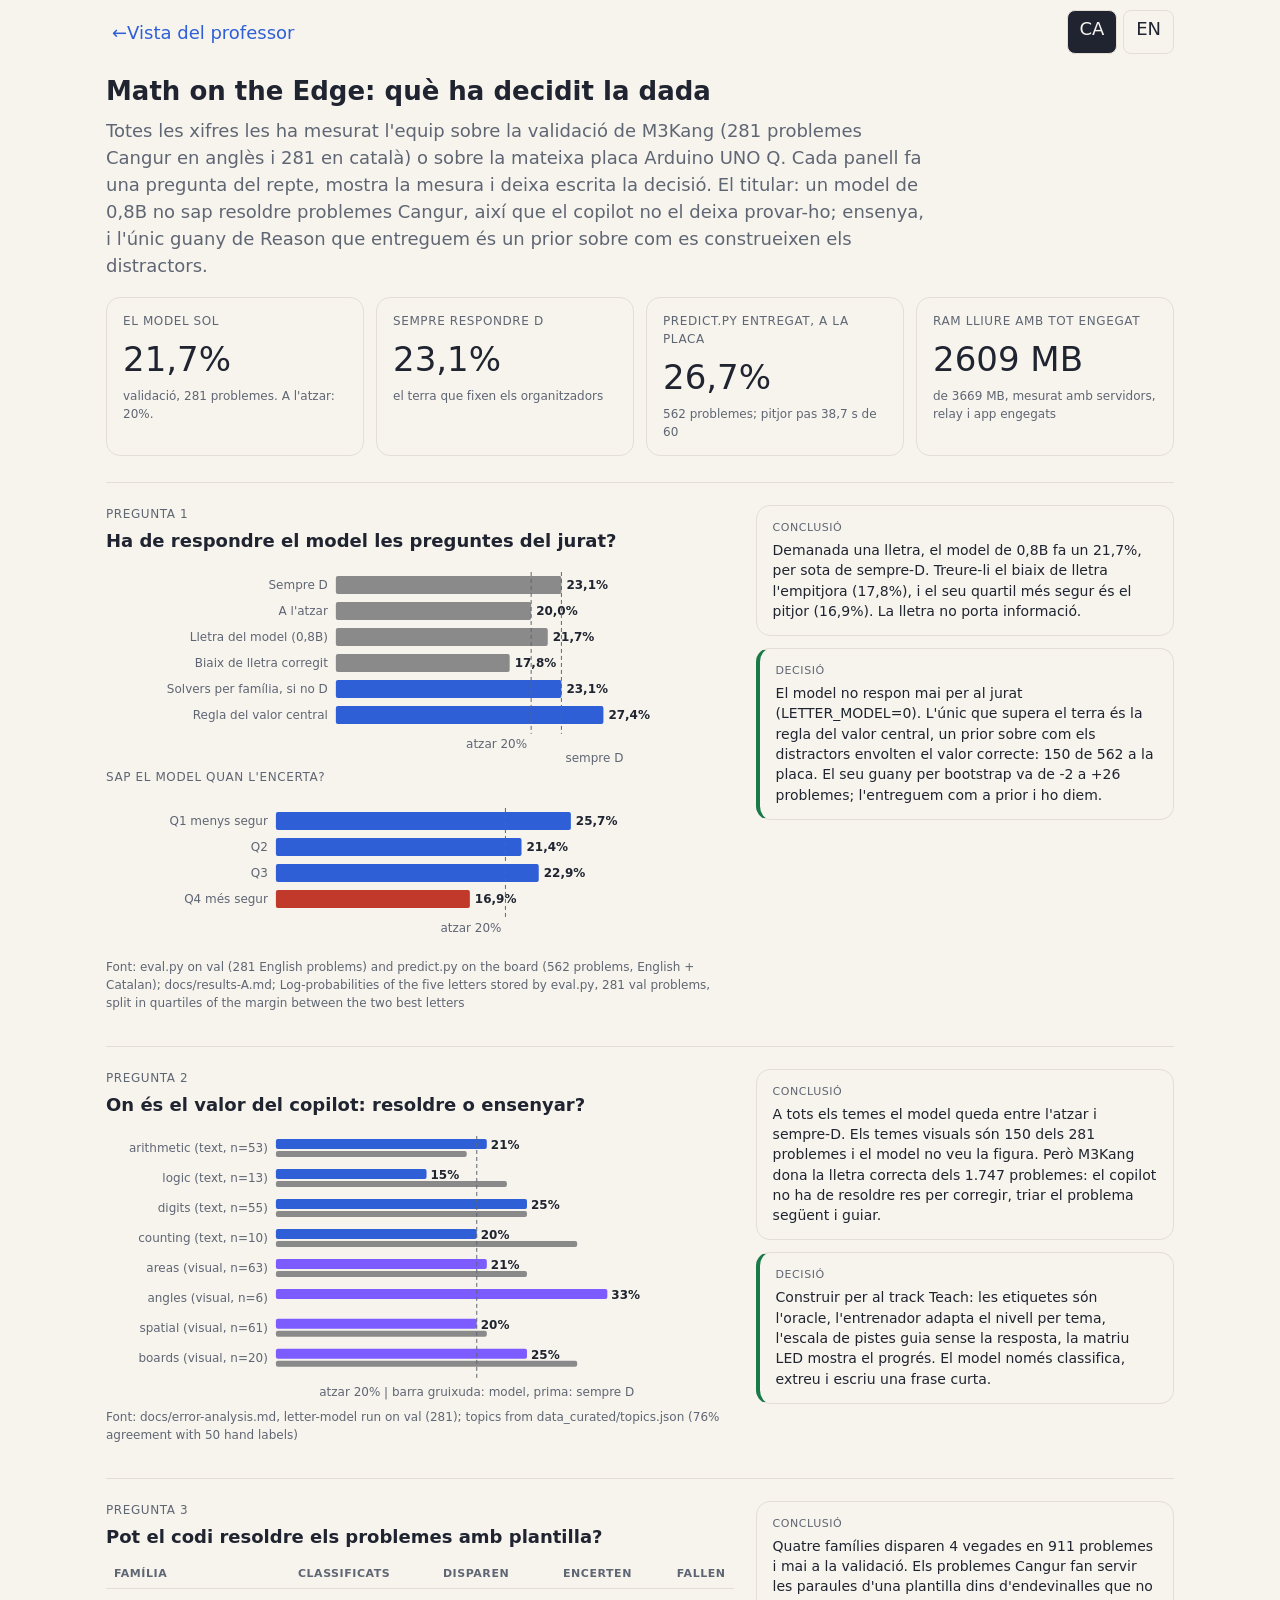
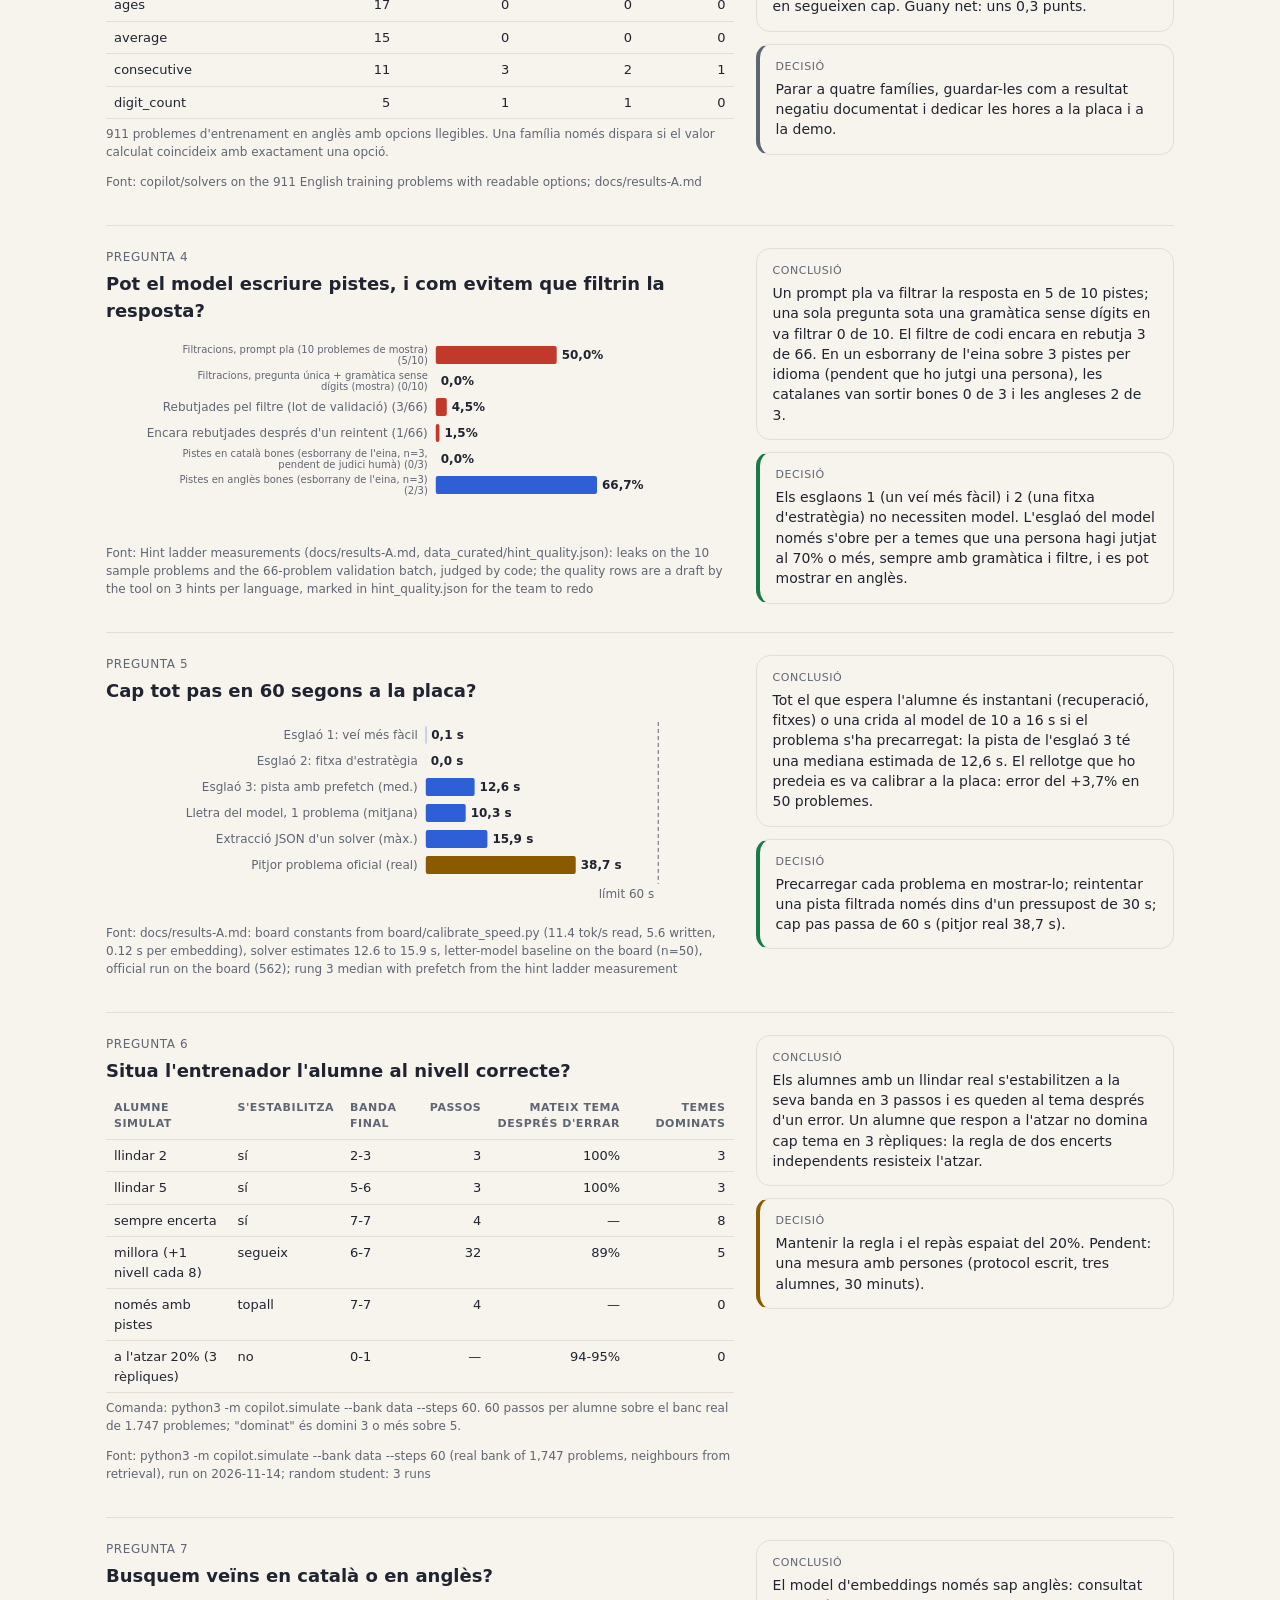
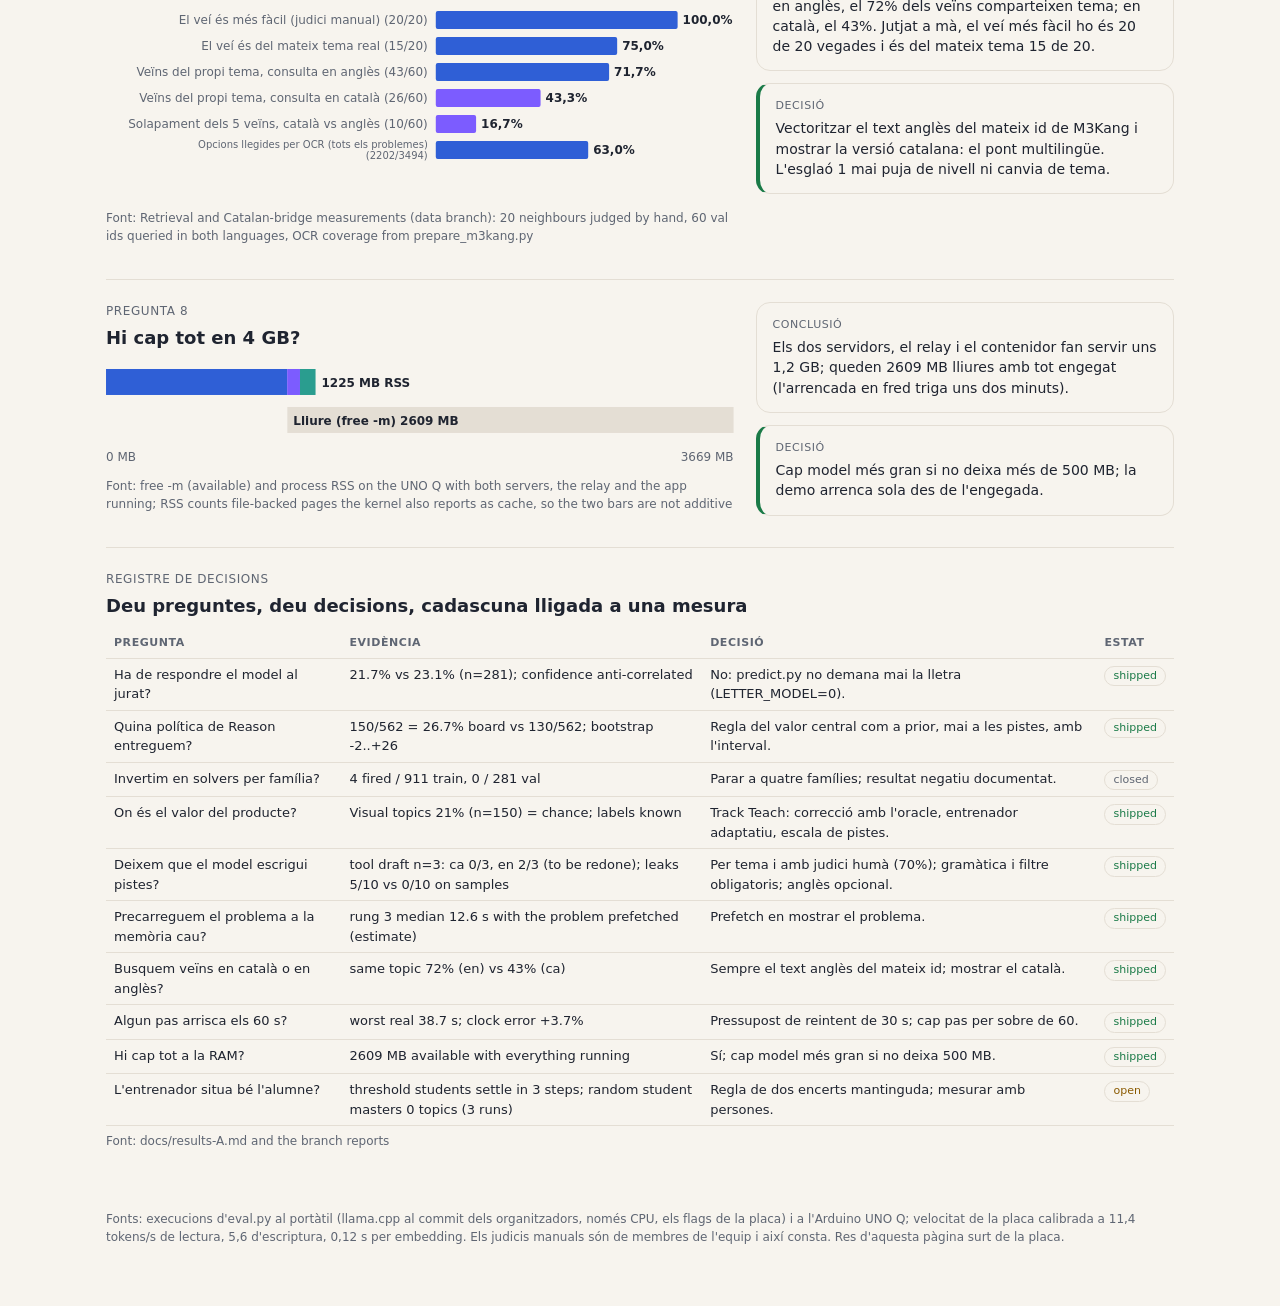
==== commit 04841b5e: "Dashboard: phone-width labels, floor-bar contrast, 44 px back link, random range - latency labels sh" ====
--- a/assets/dashboard.html
+++ b/assets/dashboard.html
@@ -43,7 +43,7 @@
   .dash .src { color: var(--muted); font-size: 12px; margin-top: 6px; }
   .dash .foot { color: var(--muted); font-size: 12px; margin-top: 26px; }
   .dash .langbar { display: flex; gap: 8px; align-items: center; justify-content: space-between; flex-wrap: wrap; margin-top: 10px; }
-  .dash .langbar a { text-decoration: none; }
+  .dash .langbar a { text-decoration: none; display: inline-flex; align-items: center; min-height: 44px; padding: 0 6px; }
   .dash button.lang { font: inherit; min-height: 44px; min-width: 44px; padding: 4px 12px; border-radius: 8px; border: 1px solid var(--line); background: var(--card); color: var(--ink); cursor: pointer; }
   .dash button.lang[aria-pressed="true"] { background: var(--ink); color: var(--card); }
 </style>
@@ -91,10 +91,10 @@
     rows: [
       {step_ca: "Esglaó 1: veí més fàcil", step_en: "Rung 1: easier neighbour", s: 0.12},
       {step_ca: "Esglaó 2: fitxa d'estratègia", step_en: "Rung 2: strategy card", s: 0.01},
-      {step_ca: "Esglaó 3: pista del model amb prefetch (mediana, estimació)", step_en: "Rung 3: model hint with prefetch (median, estimate)", s: 12.6},
-      {step_ca: "Lletra del model, un problema (mitjana real, n=50)", step_en: "Letter model, one problem (mean, real, n=50)", s: 10.3},
-      {step_ca: "Extracció JSON d'un solver (màxim, estimació)", step_en: "Solver JSON extraction (max, estimate)", s: 15.9},
-      {step_ca: "Pitjor problema de l'execució oficial (real, 562)", step_en: "Worst official-run problem (real, 562)", s: 38.7, worst: true}]},
+      {step_ca: "Esglaó 3: pista amb prefetch (med.)", step_en: "Rung 3: hint with prefetch (median)", full_ca: "Esglaó 3: pista del model amb prefetch, mediana, estimació", full_en: "Rung 3: model hint with prefetch, median, estimate", s: 12.6},
+      {step_ca: "Lletra del model, 1 problema (mitjana)", step_en: "Letter model, 1 problem (mean)", full_ca: "Lletra del model, un problema, mitjana real a la placa, n=50", full_en: "Letter model, one problem, real mean on the board, n=50", s: 10.3},
+      {step_ca: "Extracció JSON d'un solver (màx.)", step_en: "Solver JSON extraction (max)", full_ca: "Extracció JSON d'un solver, màxim, estimació 12,6 a 15,9 s", full_en: "Solver JSON extraction, max, estimate 12.6 to 15.9 s", s: 15.9},
+      {step_ca: "Pitjor problema oficial (real)", step_en: "Worst official problem (real)", full_ca: "Pitjor problema de l'execució oficial a la placa, real, 562 problemes", full_en: "Worst problem of the official run on the board, real, 562 problems", s: 38.7, worst: true}]},
   hints: { src: "Hint ladder measurements (docs/results-A.md, data_curated/hint_quality.json): leaks on the 10 sample problems and the 66-problem validation batch, judged by code; the quality rows are a draft by the tool on 3 hints per language, marked in hint_quality.json for the team to redo",
     rows: [
       {m_ca: "Filtracions, prompt pla (10 problemes de mostra)", m_en: "Leaks, plain prompt (10 sample problems)", v: 5, of: 10, bad: true},
@@ -112,7 +112,7 @@
       {s_ca: "sempre encerta", s_en: "always right", conv_ca: "sí", conv_en: "yes", band: "7-7", steps: 4, same: null, mastered: 8},
       {s_ca: "millora (+1 nivell cada 8)", s_en: "improving (+1 level / 8)", conv_ca: "segueix", conv_en: "follows", band: "6-7", steps: 32, same: 89, mastered: 5},
       {s_ca: "només amb pistes", s_en: "hints only", conv_ca: "topall", conv_en: "capped", band: "7-7", steps: 4, same: null, mastered: 0},
-      {s_ca: "a l'atzar 20% (3 rèpliques)", s_en: "random 20% (3 runs)", conv_ca: "no", conv_en: "no", band: "0-1", steps: null, same: 94, mastered: 0}]},
+      {s_ca: "a l'atzar 20% (3 rèpliques)", s_en: "random 20% (3 runs)", conv_ca: "no", conv_en: "no", band: "0-1", steps: null, same: "94-95", mastered: 0}]},
   retrieval: { src: "Retrieval and Catalan-bridge measurements (data branch): 20 neighbours judged by hand, 60 val ids queried in both languages, OCR coverage from prepare_m3kang.py",
     rows: [
       {m_ca: "El veí és més fàcil (judici manual)", m_en: "Neighbour is easier (hand judged)", v: 20, of: 20},
@@ -205,10 +205,13 @@
   const left = Math.min(o.left, w * 0.55), max = o.max || Math.max(...rows.map(value)) * 1.15;
   const x = v => left + (w - left - 56) * (v / max);
   const svg = el("svg", {viewBox: `0 0 ${w} ${hgt}`, role: "img"});
-  rows.forEach((r, i) => { const y = top + i * rowH;
-    svg.appendChild(el("text", {x: left - 8, y: y + 17, "text-anchor": "end"}, label(r)));
+  const maxChars = Math.max(10, Math.floor((left - 10) / 6.2));
+  rows.forEach((r, i) => { const y = top + i * rowH; const lab = label(r);
+    if (lab.length <= maxChars) svg.appendChild(el("text", {x: left - 8, y: y + 17, "text-anchor": "end"}, lab));
+    else { const cut = lab.lastIndexOf(" ", maxChars); const a = lab.slice(0, cut > 0 ? cut : maxChars), b = lab.slice(cut > 0 ? cut + 1 : maxChars, cut > 0 ? cut + 1 + maxChars : 2 * maxChars);
+      svg.appendChild(el("text", {x: left - 8, y: y + 11, "text-anchor": "end", style: "font-size:10px"}, a)); svg.appendChild(el("text", {x: left - 8, y: y + 22, "text-anchor": "end", style: "font-size:10px"}, b + (lab.length > a.length + 1 + b.length ? "…" : ""))); }
     const rect = el("rect", {x: x(0), y: y + 4, width: Math.max(0, x(value(r)) - x(0)), height: 18, rx: 2, style: "fill:" + o.color(r)});
-    svg.appendChild(rect); attachTip(box, rect, `${label(r)}: ${f1(value(r))}${o.unit}`);
+    svg.appendChild(rect); attachTip(box, rect, `${(o.full ? o.full(r) : null) || lab}: ${f1(value(r))}${o.unit}`);
     svg.appendChild(el("text", {x: x(value(r)) + 5, y: y + 17, class: "val"}, f1(value(r)) + o.unit)); });
   o.refs.forEach((rf, i) => { svg.appendChild(el("line", {x1: x(rf.v), x2: x(rf.v), y1: top, y2: hgt - 34, style: "stroke:var(--muted);stroke-dasharray:4 3"})); svg.appendChild(el("text", {x: x(rf.v) + (i % 2 ? 4 : -4), y: hgt - 20 + (i % 2) * 14, "text-anchor": i % 2 ? "start" : "end"}, rf.t)); });
   svg.setAttribute("aria-label", rows.map(r => `${label(r)} ${f1(value(r))}${o.unit}`).join("; "));
@@ -254,7 +257,7 @@
   const tiles = document.getElementById("tiles"); tiles.replaceChildren();
   [[t("t1"), f1(val[2].acc) + "%", t("t1s")], [t("t2"), f1(val[0].acc) + "%", t("t2s")], [t("t3"), f1(g("board", 1).acc) + "%", t("t3s", {w: f1(worst)})], [t("t4"), free + " MB", t("t4s")]].forEach(([k, v, s]) => { const d = h("div", "tile"); d.appendChild(h("div", "k", k)); d.appendChild(h("div", "v", v)); d.appendChild(h("div", "s", s)); tiles.appendChild(d); });
   document.getElementById("panels").replaceChildren();
-  const polFn = box => { hbars(box, val, r => L(r, "policy"), r => r.acc, {max: 35, left: 230, unit: "%", refs: [{v: 20, t: t("floorRand")}, {v: 23.1, t: t("floorD")}], color: r => r.kind === "llm" ? "#8a8a8a" : r.kind === "floor" ? "#b0b0b0" : "var(--accent)"});
+  const polFn = box => { hbars(box, val, r => L(r, "policy"), r => r.acc, {max: 35, left: 230, unit: "%", refs: [{v: 20, t: t("floorRand")}, {v: 23.1, t: t("floorD")}], color: r => r.kind === "llm" ? "#8a8a8a" : r.kind === "floor" ? "#8a8a8a" : "var(--accent)"});
     const b2 = h("div", "chart"); b2.style.marginTop = "14px"; box.parentNode.insertBefore(b2, box.nextSibling); b2.insertAdjacentElement("beforebegin", h("p", "ql", t("q1b")));
     hbars(b2, DATA.confidence.rows, r => L(r, "q"), r => r.acc, {max: 35, left: 170, unit: "%", refs: [{v: 20, t: t("floorRand")}], color: r => r.acc < 20 ? "#c0392b" : "var(--accent)"}); };
   polFn.src = DATA.policies.src + "; " + DATA.confidence.src;
@@ -265,9 +268,9 @@
   panel("q-solvers", 3, t("q3"), solFn, t("c3", {f: DATA.solvers.rows.reduce((a, r) => a + r.f, 0)}), t("d3"), "closed", left => left.appendChild(h("p", "src", t("s3"))));
   const hintFn = box => hbars(box, DATA.hints.rows, r => `${L(r, "m")} (${r.v}/${r.of})`, r => 100 * r.v / r.of, {max: 100, left: 330, unit: "%", color: r => r.bad ? "#c0392b" : "var(--accent)"}); hintFn.src = DATA.hints.src;
   const H = DATA.hints.rows; panel("q-hints", 4, t("q4"), hintFn, t("c4", {a: H[0].v, b: H[1].v, c: H[2].v, d: H[4].v}), t("d4"), "shipped");
-  const latFn = box => hbars(box, DATA.latency.rows, r => L(r, "step"), r => r.s, {max: 65, left: 320, unit: " s", refs: [{v: 60, t: t("limit")}], color: r => r.s > 30 ? "#8a5a00" : "var(--accent)"}); latFn.src = DATA.latency.src;
+  const latFn = box => hbars(box, DATA.latency.rows, r => L(r, "step"), r => r.s, {max: 65, left: 320, unit: " s", full: r => L(r, "full"), refs: [{v: 60, t: t("limit")}], color: r => r.s > 30 ? "#8a5a00" : "var(--accent)"}); latFn.src = DATA.latency.src;
   panel("q-latency", 5, t("q5"), latFn, t("c5", {a: f1(DATA.latency.rows[2].s)}), t("d5", {b: f1(worst)}), "shipped");
-  const trFn = box => box.replaceChildren(table([{h: t("thStu"), v: r => L(r, "s")}, {h: t("thConv"), v: r => L(r, "conv")}, {h: t("thBand"), v: r => r.band}, {h: t("thSteps"), v: r => r.steps, r: 1}, {h: t("thSame"), v: r => r.same == null ? null : r.same + "%", r: 1}, {h: t("thMast"), v: r => r.mastered, r: 1}], DATA.trainer.rows)); trFn.src = DATA.trainer.src;
+  const trFn = box => box.replaceChildren(table([{h: t("thStu"), v: r => L(r, "s")}, {h: t("thConv"), v: r => L(r, "conv")}, {h: t("thBand"), v: r => r.band}, {h: t("thSteps"), v: r => r.steps, r: 1}, {h: t("thSame"), v: r => r.same == null ? null : String(r.same) + "%", r: 1}, {h: t("thMast"), v: r => r.mastered, r: 1}], DATA.trainer.rows)); trFn.src = DATA.trainer.src;
   panel("q-trainer", 6, t("q6"), trFn, t("c6"), t("d6"), "open", left => left.appendChild(h("p", "src", t("s6"))));
   const R = DATA.retrieval.rows; const retFn = box => hbars(box, R, r => `${L(r, "m")} (${r.v}/${r.of})`, r => 100 * r.v / r.of, {max: 100, left: 330, unit: "%", color: r => r.cat ? "#7c5cff" : "var(--accent)"}); retFn.src = DATA.retrieval.src;
   panel("q-retrieval", 7, t("q7"), retFn, t("c7", {a: Math.round(100 * R[2].v / R[2].of), b: Math.round(100 * R[3].v / R[3].of)}), t("d7"), "shipped");
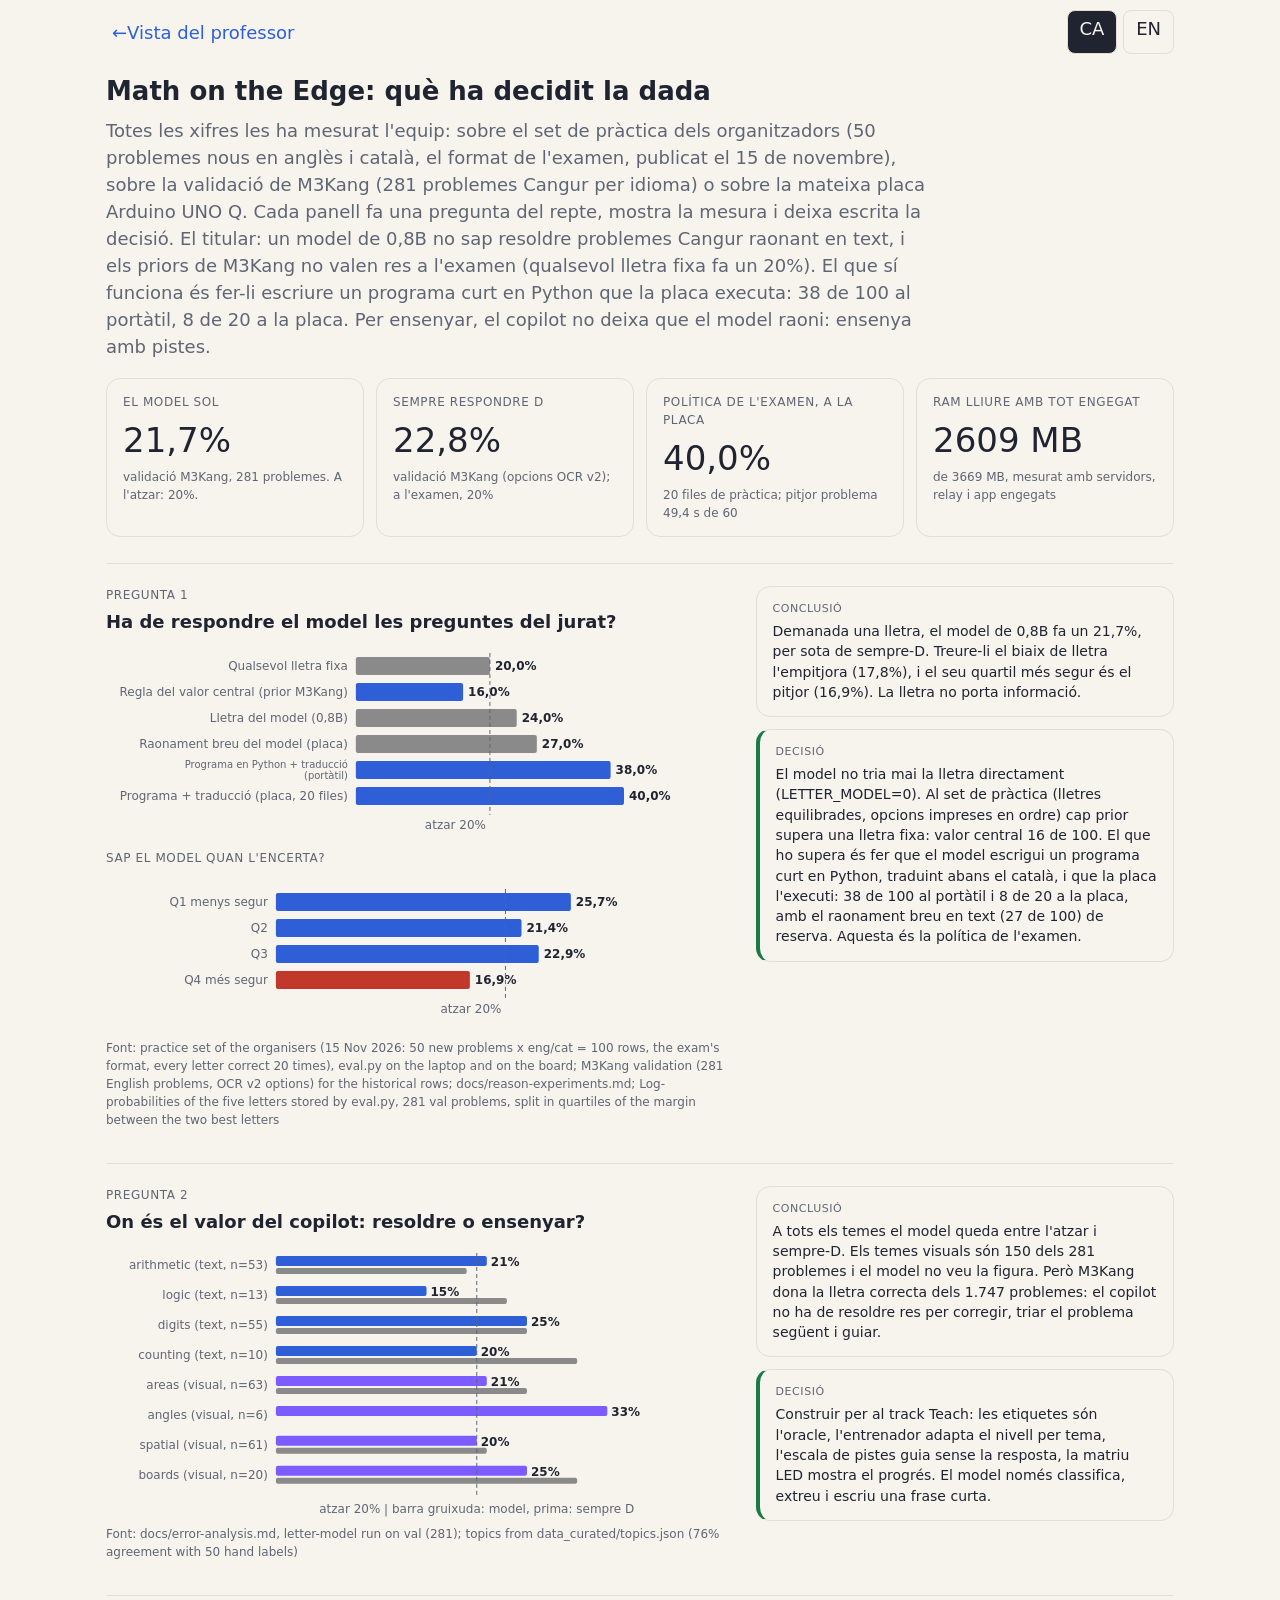
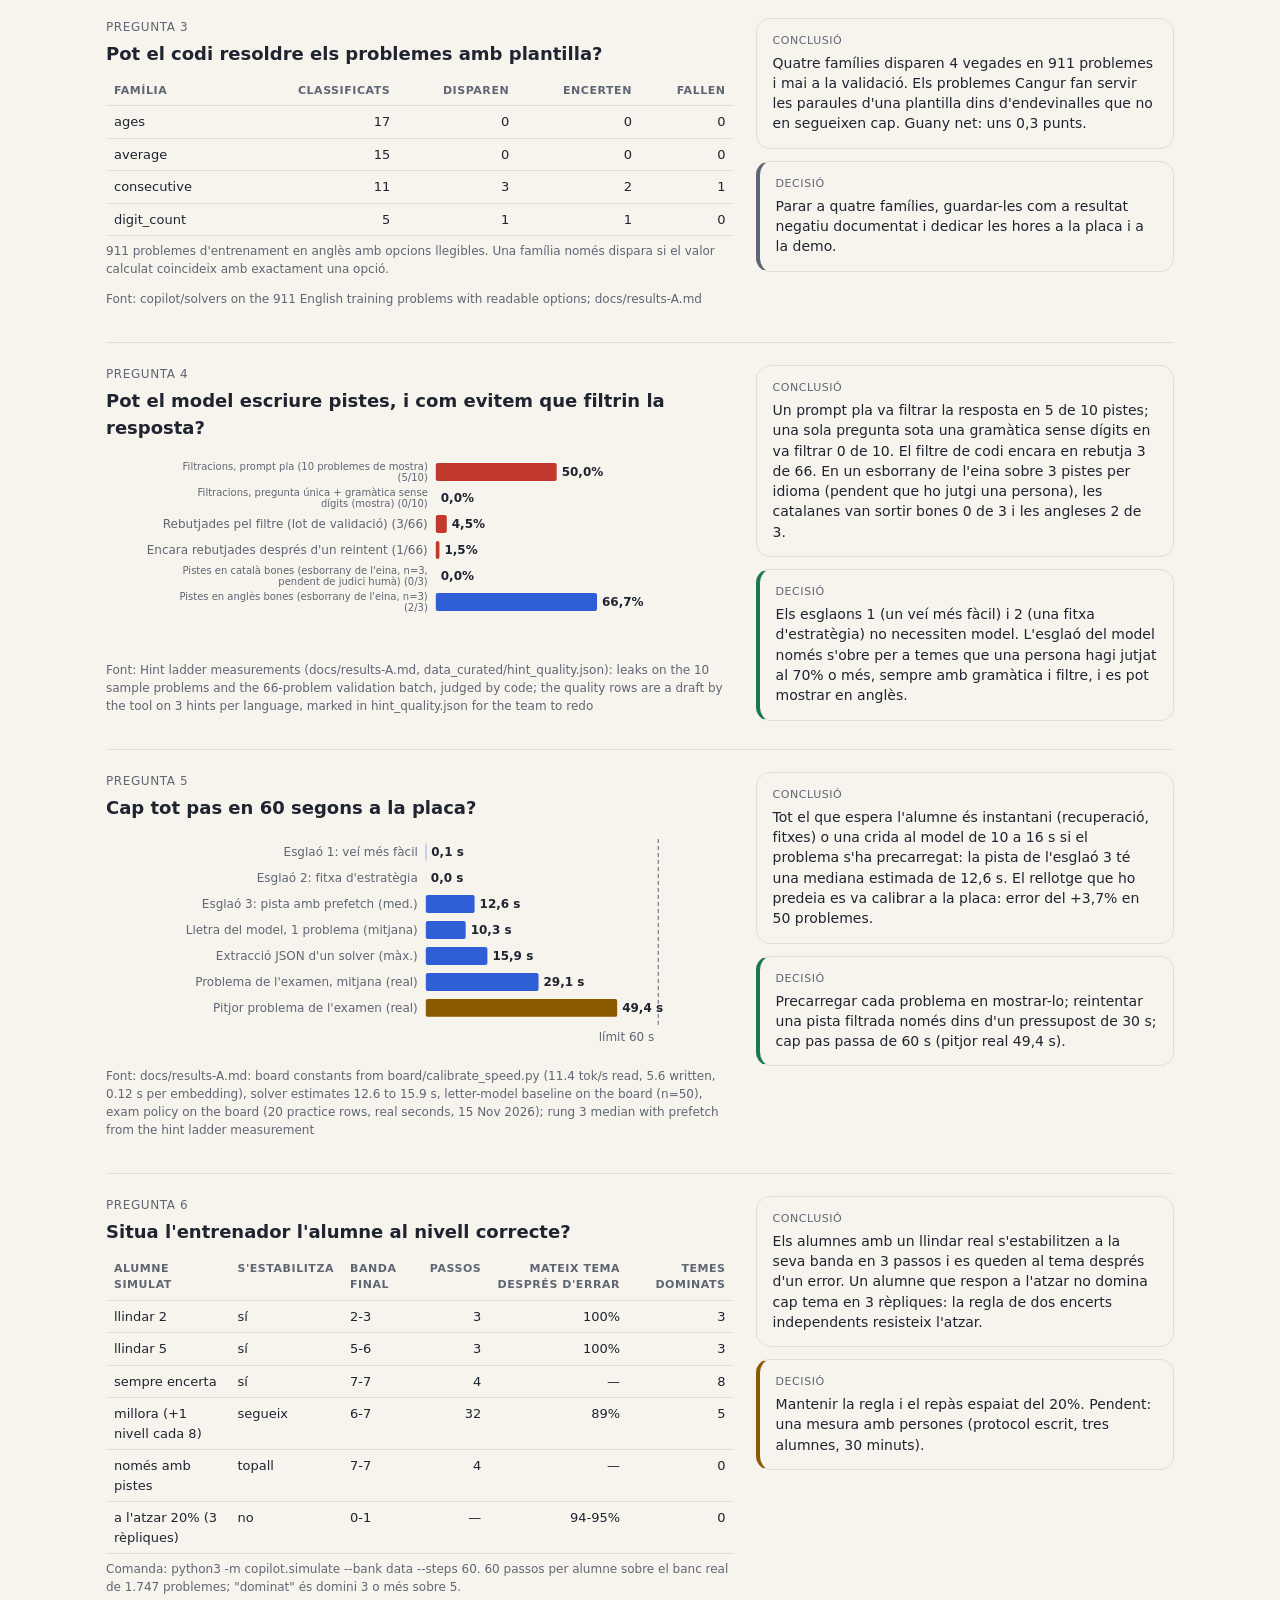
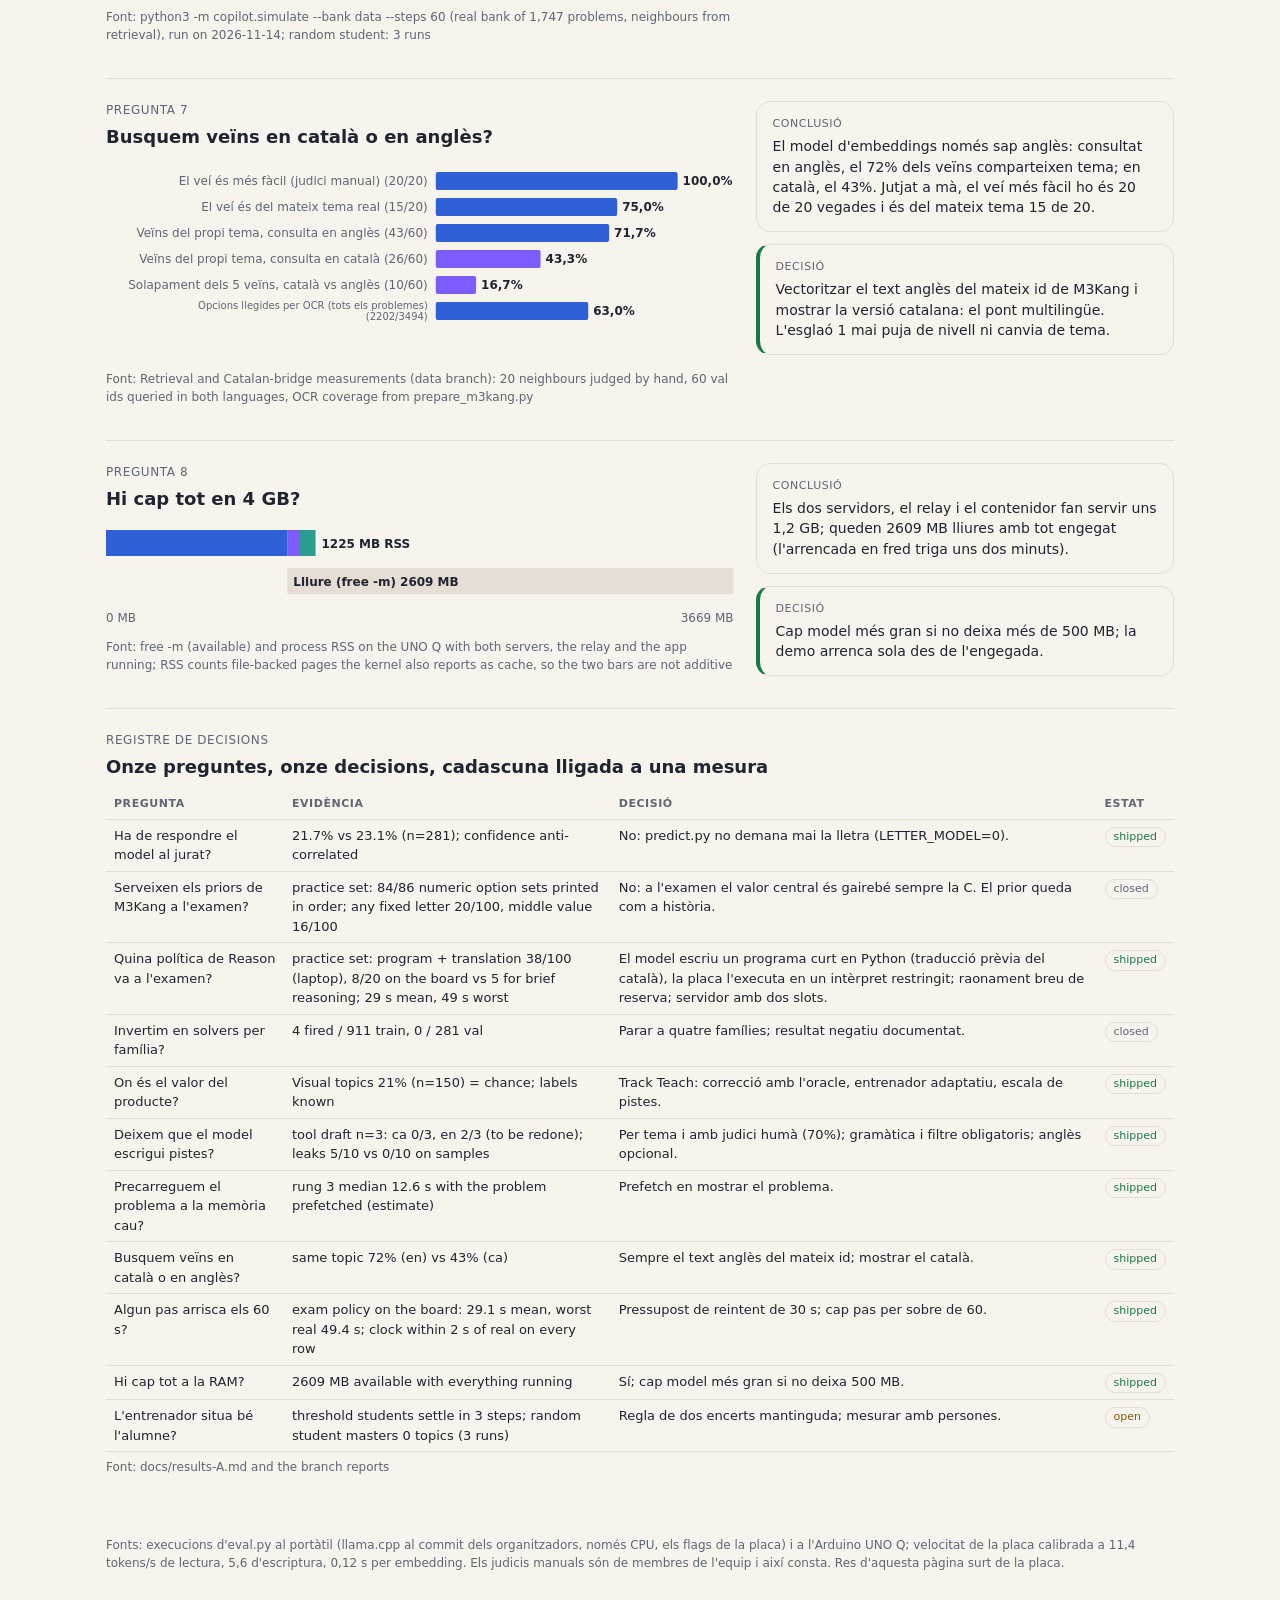
==== commit d41e3d23: "Dashboard: the practice set and the exam policy (program + translation on the board) replace the M3K" ====
--- a/assets/dashboard.html
+++ b/assets/dashboard.html
@@ -67,16 +67,21 @@
 // (1) T.*.lede, (2) tile 3 (t3/t3s) and the policies rows with set "board", (3) T.*.d1, (4) decisions row 1 evidence,
 // (5) decisions row 2, (6) the policies legend. All numbers are read from DATA.policies.
 const DATA = {
-  policies: { src: "eval.py on val (281 English problems) and predict.py on the board (562 problems, English + Catalan); docs/results-A.md",
-    rows: [
-      {set: "val", policy_ca: "Sempre D", policy_en: "Always D", acc: 23.1, n: 281, kind: "floor"},
+  policies: { src: "practice set of the organisers (15 Nov 2026: 50 new problems x eng/cat = 100 rows, the exam's format, every letter correct 20 times), eval.py on the laptop and on the board; M3Kang validation (281 English problems, OCR v2 options) for the historical rows; docs/reason-experiments.md",
+    rows: [
+      {set: "val", policy_ca: "Sempre D (M3Kang val)", policy_en: "Always D (M3Kang val)", acc: 22.8, n: 281, kind: "floor"},
       {set: "val", policy_ca: "A l'atzar", policy_en: "Random", acc: 20.0, n: 281, kind: "floor"},
       {set: "val", policy_ca: "Lletra del model (0,8B)", policy_en: "Model letter (0.8B)", acc: 21.7, n: 281, kind: "llm"},
       {set: "val", policy_ca: "Biaix de lletra corregit", policy_en: "Letter bias corrected", acc: 17.8, n: 281, kind: "llm"},
-      {set: "val", policy_ca: "Solvers per família, si no D", policy_en: "Family solvers, else D", acc: 23.1, n: 281, kind: "code"},
-      {set: "val", policy_ca: "Regla del valor central", policy_en: "Middle-value rule", acc: 27.4, n: 281, kind: "code"},
-      {set: "board", policy_ca: "Sempre D (placa, 562)", policy_en: "Always D (board, 562)", acc: 23.1, n: 562, kind: "floor"},
-      {set: "board", policy_ca: "Entregat: valor central (placa, 562)", policy_en: "Shipped: middle value (board, 562)", acc: 26.7, n: 562, kind: "code"}]},
+      {set: "val", policy_ca: "Regla del valor central (M3Kang val)", policy_en: "Middle-value rule (M3Kang val)", acc: 24.9, n: 281, kind: "code"},
+      {set: "practice", policy_ca: "Qualsevol lletra fixa", policy_en: "Any fixed letter", acc: 20.0, n: 100, kind: "floor"},
+      {set: "practice", policy_ca: "Regla del valor central (prior M3Kang)", policy_en: "Middle-value rule (M3Kang prior)", acc: 16.0, n: 100, kind: "code"},
+      {set: "practice", policy_ca: "Lletra del model (0,8B)", policy_en: "Model letter (0.8B)", acc: 24.0, n: 100, kind: "llm"},
+      {set: "practice", policy_ca: "Raonament breu del model (placa)", policy_en: "Brief reasoning by the model (board)", acc: 27.0, n: 100, kind: "llm"},
+      {set: "practice", policy_ca: "Programa en Python + traducció (portàtil)", policy_en: "Python program + translation (laptop)", acc: 38.0, n: 100, kind: "code"},
+      {set: "practice", policy_ca: "Programa + traducció (placa, 20 files)", policy_en: "Program + translation (board, 20 rows)", acc: 40.0, n: 20, kind: "code"},
+      {set: "board", policy_ca: "Sempre D (placa, M3Kang 562)", policy_en: "Always D (board, M3Kang 562)", acc: 23.1, n: 562, kind: "floor"},
+      {set: "board", policy_ca: "Política de l'examen (placa, pràctica 20)", policy_en: "Exam policy (board, practice 20)", acc: 40.0, n: 20, kind: "code"}]},
   confidence: { src: "Log-probabilities of the five letters stored by eval.py, 281 val problems, split in quartiles of the margin between the two best letters",
     rows: [{q_ca: "Q1 menys segur", q_en: "Q1 least confident", acc: 25.7}, {q_ca: "Q2", q_en: "Q2", acc: 21.4}, {q_ca: "Q3", q_en: "Q3", acc: 22.9}, {q_ca: "Q4 més segur", q_en: "Q4 most confident", acc: 16.9}]},
   topics: { src: "docs/error-analysis.md, letter-model run on val (281); topics from data_curated/topics.json (76% agreement with 50 hand labels)",
@@ -87,14 +92,15 @@
       {topic: "spatial", kind: "visual", n: 61, acc: 20, d: 21}, {topic: "boards", kind: "visual", n: 20, acc: 25, d: 30}]},
   solvers: { src: "copilot/solvers on the 911 English training problems with readable options; docs/results-A.md",
     rows: [{family: "ages", c: 17, f: 0, r: 0, w: 0}, {family: "average", c: 15, f: 0, r: 0, w: 0}, {family: "consecutive", c: 11, f: 3, r: 2, w: 1}, {family: "digit_count", c: 5, f: 1, r: 1, w: 0}]},
-  latency: { src: "docs/results-A.md: board constants from board/calibrate_speed.py (11.4 tok/s read, 5.6 written, 0.12 s per embedding), solver estimates 12.6 to 15.9 s, letter-model baseline on the board (n=50), official run on the board (562); rung 3 median with prefetch from the hint ladder measurement",
+  latency: { src: "docs/results-A.md: board constants from board/calibrate_speed.py (11.4 tok/s read, 5.6 written, 0.12 s per embedding), solver estimates 12.6 to 15.9 s, letter-model baseline on the board (n=50), exam policy on the board (20 practice rows, real seconds, 15 Nov 2026); rung 3 median with prefetch from the hint ladder measurement",
     rows: [
       {step_ca: "Esglaó 1: veí més fàcil", step_en: "Rung 1: easier neighbour", s: 0.12},
       {step_ca: "Esglaó 2: fitxa d'estratègia", step_en: "Rung 2: strategy card", s: 0.01},
       {step_ca: "Esglaó 3: pista amb prefetch (med.)", step_en: "Rung 3: hint with prefetch (median)", full_ca: "Esglaó 3: pista del model amb prefetch, mediana, estimació", full_en: "Rung 3: model hint with prefetch, median, estimate", s: 12.6},
       {step_ca: "Lletra del model, 1 problema (mitjana)", step_en: "Letter model, 1 problem (mean)", full_ca: "Lletra del model, un problema, mitjana real a la placa, n=50", full_en: "Letter model, one problem, real mean on the board, n=50", s: 10.3},
       {step_ca: "Extracció JSON d'un solver (màx.)", step_en: "Solver JSON extraction (max)", full_ca: "Extracció JSON d'un solver, màxim, estimació 12,6 a 15,9 s", full_en: "Solver JSON extraction, max, estimate 12.6 to 15.9 s", s: 15.9},
-      {step_ca: "Pitjor problema oficial (real)", step_en: "Worst official problem (real)", full_ca: "Pitjor problema de l'execució oficial a la placa, real, 562 problemes", full_en: "Worst problem of the official run on the board, real, 562 problems", s: 38.7, worst: true}]},
+      {step_ca: "Problema de l'examen, mitjana (real)", step_en: "Exam problem, mean (real)", full_ca: "Política de l'examen (programa + traducció, raonament de reserva), mitjana real a la placa, 20 files de pràctica", full_en: "Exam policy (program + translation, reasoning fallback), real mean on the board, 20 practice rows", s: 29.1},
+      {step_ca: "Pitjor problema de l'examen (real)", step_en: "Worst exam problem (real)", full_ca: "Pitjor problema de les 20 files de pràctica a la placa amb la política de l'examen, real", full_en: "Worst of the 20 practice rows on the board with the exam policy, real", s: 49.4, worst: true}]},
   hints: { src: "Hint ladder measurements (docs/results-A.md, data_curated/hint_quality.json): leaks on the 10 sample problems and the 66-problem validation batch, judged by code; the quality rows are a draft by the tool on 3 hints per language, marked in hint_quality.json for the team to redo",
     rows: [
       {m_ca: "Filtracions, prompt pla (10 problemes de mostra)", m_en: "Leaks, plain prompt (10 sample problems)", v: 5, of: 10, bad: true},
@@ -123,13 +129,14 @@
       {m_ca: "Opcions llegides per OCR (tots els problemes)", m_en: "Options read by OCR (all problems)", v: 2202, of: 3494}]},
   decisions: { src: "docs/results-A.md and the branch reports", rows: [
     {q_ca: "Ha de respondre el model al jurat?", q_en: "Should the model answer the jury?", e: "21.7% vs 23.1% (n=281); confidence anti-correlated", d_ca: "No: predict.py no demana mai la lletra (LETTER_MODEL=0).", d_en: "No: predict.py never asks for the letter (LETTER_MODEL=0).", st: "shipped"},
-    {q_ca: "Quina política de Reason entreguem?", q_en: "Which Reason policy ships?", e: "150/562 = 26.7% board vs 130/562; bootstrap -2..+26", d_ca: "Regla del valor central com a prior, mai a les pistes, amb l'interval.", d_en: "Middle-value rule as a prior, never in hints, interval reported.", st: "shipped"},
+    {q_ca: "Serveixen els priors de M3Kang a l'examen?", q_en: "Do the M3Kang priors carry to the exam?", e: "practice set: 84/86 numeric option sets printed in order; any fixed letter 20/100, middle value 16/100", d_ca: "No: a l'examen el valor central és gairebé sempre la C. El prior queda com a història.", d_en: "No: on the exam the middle value is almost always C. The prior stays as history.", st: "closed"},
+    {q_ca: "Quina política de Reason va a l'examen?", q_en: "Which Reason policy goes to the exam?", e: "practice set: program + translation 38/100 (laptop), 8/20 on the board vs 5 for brief reasoning; 29 s mean, 49 s worst", d_ca: "El model escriu un programa curt en Python (traducció prèvia del català), la placa l'executa en un intèrpret restringit; raonament breu de reserva; servidor amb dos slots.", d_en: "The model writes a short Python program (Catalan translated first), the board runs it in a restricted interpreter; brief reasoning as fallback; two server slots.", st: "shipped"},
     {q_ca: "Invertim en solvers per família?", q_en: "Invest in family solvers?", e: "4 fired / 911 train, 0 / 281 val", d_ca: "Parar a quatre famílies; resultat negatiu documentat.", d_en: "Stop at four families; documented negative result.", st: "closed"},
     {q_ca: "On és el valor del producte?", q_en: "Where is the product value?", e: "Visual topics 21% (n=150) = chance; labels known", d_ca: "Track Teach: correcció amb l'oracle, entrenador adaptatiu, escala de pistes.", d_en: "Teach track: oracle correction, adaptive trainer, hint ladder.", st: "shipped"},
     {q_ca: "Deixem que el model escrigui pistes?", q_en: "Let the model write hints?", e: "tool draft n=3: ca 0/3, en 2/3 (to be redone); leaks 5/10 vs 0/10 on samples", d_ca: "Per tema i amb judici humà (70%); gramàtica i filtre obligatoris; anglès opcional.", d_en: "Per topic by human judgment (70%); grammar and filter mandatory; English optional.", st: "shipped"},
     {q_ca: "Precarreguem el problema a la memòria cau?", q_en: "Prefetch the problem into the cache?", e: "rung 3 median 12.6 s with the problem prefetched (estimate)", d_ca: "Prefetch en mostrar el problema.", d_en: "Prefetch on problem load.", st: "shipped"},
     {q_ca: "Busquem veïns en català o en anglès?", q_en: "Search neighbours in Catalan or English?", e: "same topic 72% (en) vs 43% (ca)", d_ca: "Sempre el text anglès del mateix id; mostrar el català.", d_en: "Always the English text of the same id; show Catalan.", st: "shipped"},
-    {q_ca: "Algun pas arrisca els 60 s?", q_en: "Does any step risk 60 s?", e: "worst real 38.7 s; clock error +3.7%", d_ca: "Pressupost de reintent de 30 s; cap pas per sobre de 60.", d_en: "Retry budget 30 s; no step above 60.", st: "shipped"},
+    {q_ca: "Algun pas arrisca els 60 s?", q_en: "Does any step risk 60 s?", e: "exam policy on the board: 29.1 s mean, worst real 49.4 s; clock within 2 s of real on every row", d_ca: "Pressupost de reintent de 30 s; cap pas per sobre de 60.", d_en: "Retry budget 30 s; no step above 60.", st: "shipped"},
     {q_ca: "Hi cap tot a la RAM?", q_en: "Does everything fit in RAM?", e: "2609 MB available with everything running", d_ca: "Sí; cap model més gran si no deixa 500 MB.", d_en: "Yes; no bigger model unless it leaves 500 MB.", st: "shipped"},
     {q_ca: "L'entrenador situa bé l'alumne?", q_en: "Does the trainer place students right?", e: "threshold students settle in 3 steps; random student masters 0 topics (3 runs)", d_ca: "Regla de dos encerts mantinguda; mesurar amb persones.", d_en: "Two-wins rule kept; measure with people next.", st: "open"}]}
 };
@@ -137,11 +144,11 @@
 const T = {
   ca: {
     back: "Vista del professor", title: "Math on the Edge: què ha decidit la dada",
-    lede: "Totes les xifres les ha mesurat l'equip sobre la validació de M3Kang (281 problemes Cangur en anglès i 281 en català) o sobre la mateixa placa Arduino UNO Q. Cada panell fa una pregunta del repte, mostra la mesura i deixa escrita la decisió. El titular: un model de 0,8B no sap resoldre problemes Cangur, així que el copilot no el deixa provar-ho; ensenya, i l'únic guany de Reason que entreguem és un prior sobre com es construeixen els distractors.",
-    t1: "El model sol", t1s: "validació, 281 problemes. A l'atzar: 20%.", t2: "Sempre respondre D", t2s: "el terra que fixen els organitzadors", t3: "predict.py entregat, a la placa", t3s: "562 problemes; pitjor pas {w} s de 60", t4: "RAM lliure amb tot engegat", t4s: "de 3669 MB, mesurat amb servidors, relay i app engegats",
+    lede: "Totes les xifres les ha mesurat l'equip: sobre el set de pràctica dels organitzadors (50 problemes nous en anglès i català, el format de l'examen, publicat el 15 de novembre), sobre la validació de M3Kang (281 problemes Cangur per idioma) o sobre la mateixa placa Arduino UNO Q. Cada panell fa una pregunta del repte, mostra la mesura i deixa escrita la decisió. El titular: un model de 0,8B no sap resoldre problemes Cangur raonant en text, i els priors de M3Kang no valen res a l'examen (qualsevol lletra fixa fa un 20%). El que sí funciona és fer-li escriure un programa curt en Python que la placa executa: 38 de 100 al portàtil, 8 de 20 a la placa. Per ensenyar, el copilot no deixa que el model raoni: ensenya amb pistes.",
+    t1: "El model sol", t1s: "validació M3Kang, 281 problemes. A l'atzar: 20%.", t2: "Sempre respondre D", t2s: "validació M3Kang (opcions OCR v2); a l'examen, 20%", t3: "Política de l'examen, a la placa", t3s: "20 files de pràctica; pitjor problema {w} s de 60", t4: "RAM lliure amb tot engegat", t4s: "de 3669 MB, mesurat amb servidors, relay i app engegats",
     q1: "Ha de respondre el model les preguntes del jurat?", q1b: "Sap el model quan l'encerta?",
     c1: "Demanada una lletra, el model de 0,8B fa un {a}%, per sota de sempre-D. Treure-li el biaix de lletra l'empitjora ({b}%), i el seu quartil més segur és el pitjor ({c}%). La lletra no porta informació.",
-    d1: "El model no respon mai per al jurat (LETTER_MODEL=0). L'únic que supera el terra és la regla del valor central, un prior sobre com els distractors envolten el valor correcte: {n} de 562 a la placa. El seu guany per bootstrap va de -2 a +26 problemes; l'entreguem com a prior i ho diem.",
+    d1: "El model no tria mai la lletra directament (LETTER_MODEL=0). Al set de pràctica (lletres equilibrades, opcions impreses en ordre) cap prior supera una lletra fixa: valor central 16 de 100. El que ho supera és fer que el model escrigui un programa curt en Python, traduint abans el català, i que la placa l'executi: 38 de 100 al portàtil i 8 de 20 a la placa, amb el raonament breu en text (27 de 100) de reserva. Aquesta és la política de l'examen.",
     q2: "On és el valor del copilot: resoldre o ensenyar?", c2: "A tots els temes el model queda entre l'atzar i sempre-D. Els temes visuals són {v} dels 281 problemes i el model no veu la figura. Però M3Kang dona la lletra correcta dels 1.747 problemes: el copilot no ha de resoldre res per corregir, triar el problema següent i guiar.",
     d2: "Construir per al track Teach: les etiquetes són l'oracle, l'entrenador adapta el nivell per tema, l'escala de pistes guia sense la resposta, la matriu LED mostra el progrés. El model només classifica, extreu i escriu una frase curta.",
     q3: "Pot el codi resoldre els problemes amb plantilla?", c3: "Quatre famílies disparen {f} vegades en 911 problemes i mai a la validació. Els problemes Cangur fan servir les paraules d'una plantilla dins d'endevinalles que no en segueixen cap. Guany net: uns 0,3 punts.", d3: "Parar a quatre famílies, guardar-les com a resultat negatiu documentat i dedicar les hores a la placa i a la demo.",
@@ -153,7 +160,7 @@
     s6: "Comanda: python3 -m copilot.simulate --bank data --steps 60. 60 passos per alumne sobre el banc real de 1.747 problemes; \"dominat\" és domini 3 o més sobre 5.",
     q7: "Busquem veïns en català o en anglès?", c7: "El model d'embeddings només sap anglès: consultat en anglès, el {a}% dels veïns comparteixen tema; en català, el {b}%. Jutjat a mà, el veí més fàcil ho és 20 de 20 vegades i és del mateix tema 15 de 20.", d7: "Vectoritzar el text anglès del mateix id de M3Kang i mostrar la versió catalana: el pont multilingüe. L'esglaó 1 mai puja de nivell ni canvia de tema.",
     q8: "Hi cap tot en 4 GB?", c8: "Els dos servidors, el relay i el contenidor fan servir uns 1,2 GB; queden {a} MB lliures amb tot engegat (l'arrencada en fred triga uns dos minuts).", d8: "Cap model més gran si no deixa més de 500 MB; la demo arrenca sola des de l'engegada.",
-    log: "Registre de decisions", logh: "Deu preguntes, deu decisions, cadascuna lligada a una mesura",
+    log: "Registre de decisions", logh: "Onze preguntes, onze decisions, cadascuna lligada a una mesura",
     thQ: "Pregunta", thE: "Evidència", thD: "Decisió", thS: "Estat", conclusion: "Conclusió", decision: "Decisió", question: "Pregunta",
     thFam: "Família", thCls: "Classificats", thFire: "Disparen", thR: "Encerten", thW: "Fallen",
     thStu: "Alumne simulat", thConv: "S'estabilitza", thBand: "Banda final", thSteps: "Passos", thSame: "Mateix tema després d'errar", thMast: "Temes dominats",
@@ -162,11 +169,11 @@
   },
   en: {
     back: "Teacher view", title: "Math on the Edge: what the data decided",
-    lede: "Every figure was measured by our team on the M3Kang validation split (281 Kangaroo problems in English and 281 in Catalan) or on the Arduino UNO Q itself. Each panel asks one question the challenge poses, shows the measurement and records the decision. The headline: a 0.8B model cannot solve Kangaroo problems, so the copilot never lets it try; it teaches, and the one Reason gain we ship is a prior about how distractors are built.",
-    t1: "Model on its own", t1s: "validation, 281 problems. Random: 20%.", t2: "Always answer D", t2s: "the floor the organizers set", t3: "Shipped predict.py, on the board", t3s: "562 problems; worst step {w} s of 60", t4: "RAM free with everything running", t4s: "of 3669 MB, measured with servers, relay and app running",
+    lede: "Every figure was measured by our team: on the organisers' practice set (50 new problems in English and Catalan, the exam's format, published on 15 November), on the M3Kang validation split (281 Kangaroo problems per language) or on the Arduino UNO Q itself. Each panel asks one question the challenge poses, shows the measurement and records the decision. The headline: a 0.8B model cannot solve Kangaroo problems by reasoning in prose, and the M3Kang priors are worth nothing on the exam (any fixed letter scores 20%). What works is making it write a short Python program the board executes: 38 of 100 on the laptop, 8 of 20 on the board. For teaching, the copilot never lets the model reason: it teaches with hints.",
+    t1: "Model on its own", t1s: "M3Kang validation, 281 problems. Random: 20%.", t2: "Always answer D", t2s: "M3Kang validation (OCR v2 options); on the exam, 20%", t3: "Exam policy, on the board", t3s: "20 practice rows; worst problem {w} s of 60", t4: "RAM free with everything running", t4s: "of 3669 MB, measured with servers, relay and app running",
     q1: "Should the language model answer the jury's problems?", q1b: "Does the model know when it is right?",
     c1: "Asked for a letter, the 0.8B model scores {a}%, below always-D. Removing its letter bias makes it worse ({b}%), and its most confident quartile is its worst ({c}%). The letter carries no information.",
-    d1: "The model never answers for the jury (LETTER_MODEL=0). The only thing above the floor is the middle-value rule, a prior about how distractors surround the correct value: {n} of 562 on the board. Its bootstrap gain spans -2 to +26 problems, so we ship it as a prior and say so.",
+    d1: "The model never picks the letter directly (LETTER_MODEL=0). On the practice set (balanced letters, options printed in order) no prior beats a fixed letter: middle value 16 of 100. What does is making the model write a short Python program, Catalan translated first, that the board executes: 38 of 100 on the laptop and 8 of 20 on the board, with brief reasoning in prose (27 of 100) as the fallback. That is the exam policy.",
     q2: "Where is the copilot's value: solving or teaching?", c2: "On every topic the model sits between random and always-D. Visual topics are {v} of the 281 problems and the model cannot see the figure. Yet M3Kang gives the correct letter of all 1,747 problems: the copilot does not need to solve anything to correct, choose the next problem and guide.",
     d2: "Build for the Teach track: the labels are the oracle, the trainer adapts the level per topic, the hint ladder guides without the answer, the LED matrix shows progress. The model only classifies, extracts and writes one short sentence.",
     q3: "Can code solve the templated problems?", c3: "Four families fire {f} times in 911 problems and never on validation. Kangaroo problems use the words of a template inside puzzles that follow none. Net gain: about 0.3 points.", d3: "Stop at four families, keep them as the documented negative result, spend the remaining hours on the board and the demo.",
@@ -178,7 +185,7 @@
     s6: "Command: python3 -m copilot.simulate --bank data --steps 60. 60 steps per student on the real bank of 1,747 problems; \"mastered\" is mastery 3 or more on the 0-5 scale.",
     q7: "Search neighbours in Catalan or in English?", c7: "The embedding model is English-only: queried in English, {a}% of neighbours share the problem's topic; in Catalan, {b}%. Hand-judged, the easier neighbour is easier 20 of 20 times and on the same topic 15 of 20.", d7: "Embed the English text of the same M3Kang id, show the Catalan version: the multilingual bridge. Rung 1 never climbs a level or changes topic.",
     q8: "Does it all fit in 4 GB?", c8: "Both servers, the relay and the container use about 1.2 GB; {a} MB stay free with everything running (a cold boot takes about two minutes).", d8: "No larger model unless it leaves more than 500 MB free; the demo runs from boot with nothing started by hand.",
-    log: "Decision log", logh: "Ten questions, ten decisions, each tied to a measurement",
+    log: "Decision log", logh: "Eleven questions, eleven decisions, each tied to a measurement",
     thQ: "Question", thE: "Evidence", thD: "Decision", thS: "Status", conclusion: "Conclusion", decision: "Decision", question: "Question",
     thFam: "Family", thCls: "Classified", thFire: "Fired", thR: "Right", thW: "Wrong",
     thStu: "Simulated student", thConv: "Settles", thBand: "Final band", thSteps: "Steps", thSame: "Same topic after a miss", thMast: "Topics mastered",
@@ -257,7 +264,7 @@
   const tiles = document.getElementById("tiles"); tiles.replaceChildren();
   [[t("t1"), f1(val[2].acc) + "%", t("t1s")], [t("t2"), f1(val[0].acc) + "%", t("t2s")], [t("t3"), f1(g("board", 1).acc) + "%", t("t3s", {w: f1(worst)})], [t("t4"), free + " MB", t("t4s")]].forEach(([k, v, s]) => { const d = h("div", "tile"); d.appendChild(h("div", "k", k)); d.appendChild(h("div", "v", v)); d.appendChild(h("div", "s", s)); tiles.appendChild(d); });
   document.getElementById("panels").replaceChildren();
-  const polFn = box => { hbars(box, val, r => L(r, "policy"), r => r.acc, {max: 35, left: 230, unit: "%", refs: [{v: 20, t: t("floorRand")}, {v: 23.1, t: t("floorD")}], color: r => r.kind === "llm" ? "#8a8a8a" : r.kind === "floor" ? "#8a8a8a" : "var(--accent)"});
+  const polFn = box => { hbars(box, P.filter(r => r.set === "practice"), r => L(r, "policy"), r => r.acc, {max: 48, left: 250, unit: "%", refs: [{v: 20, t: t("floorRand")}], color: r => r.kind === "llm" ? "#8a8a8a" : r.kind === "floor" ? "#8a8a8a" : "var(--accent)"});
     const b2 = h("div", "chart"); b2.style.marginTop = "14px"; box.parentNode.insertBefore(b2, box.nextSibling); b2.insertAdjacentElement("beforebegin", h("p", "ql", t("q1b")));
     hbars(b2, DATA.confidence.rows, r => L(r, "q"), r => r.acc, {max: 35, left: 170, unit: "%", refs: [{v: 20, t: t("floorRand")}], color: r => r.acc < 20 ? "#c0392b" : "var(--accent)"}); };
   polFn.src = DATA.policies.src + "; " + DATA.confidence.src;
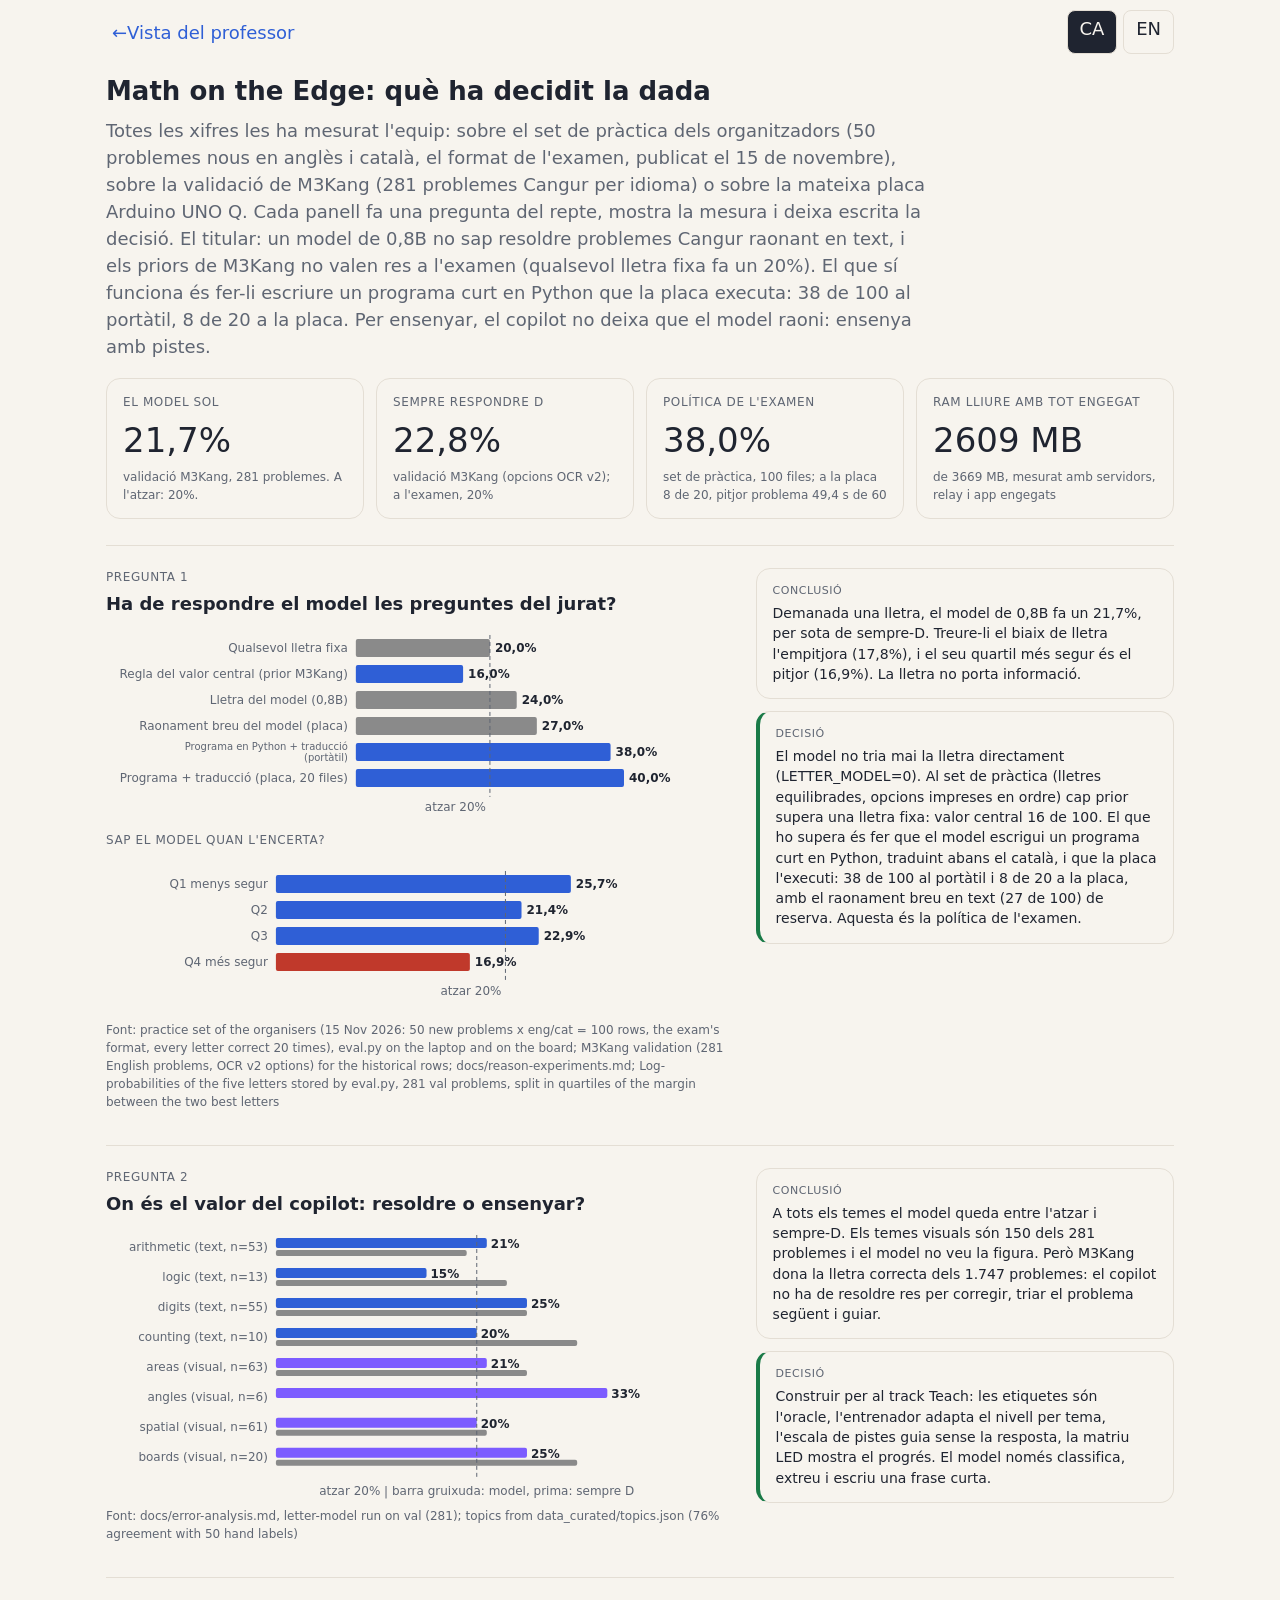
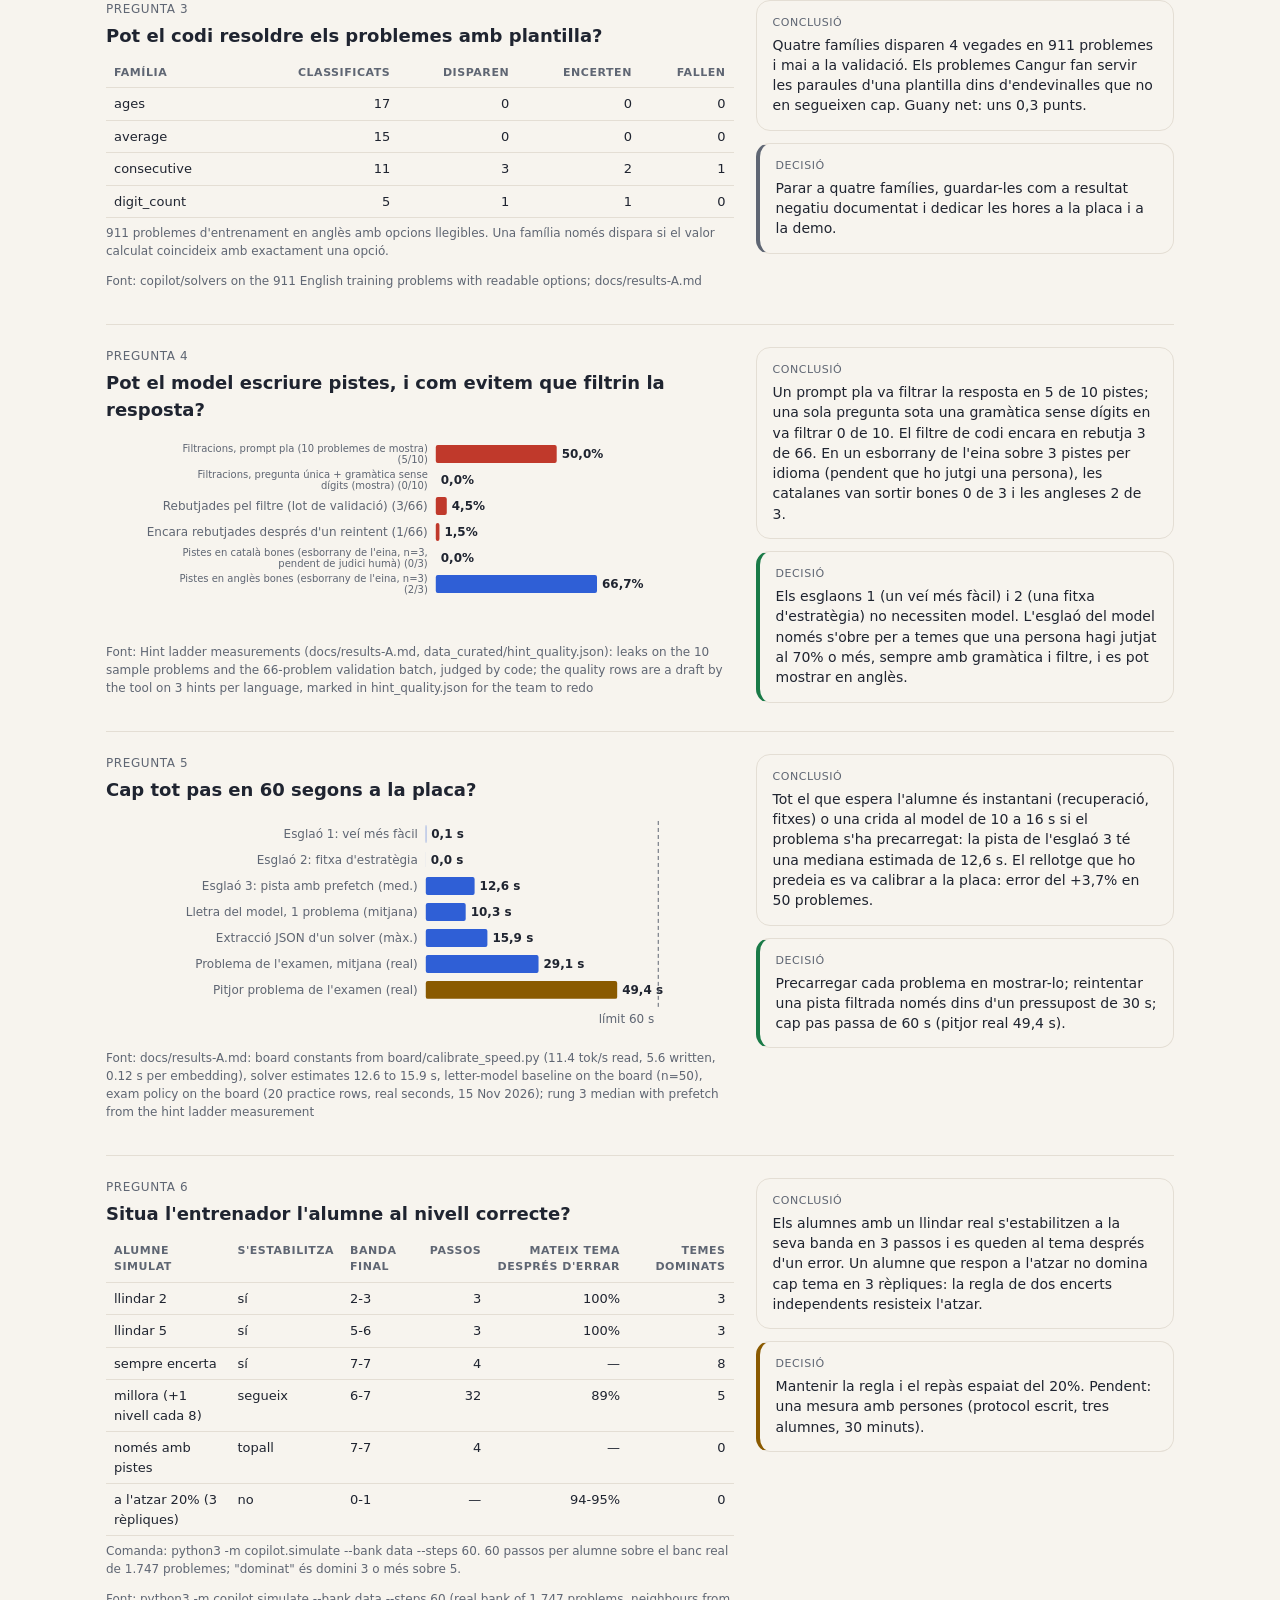
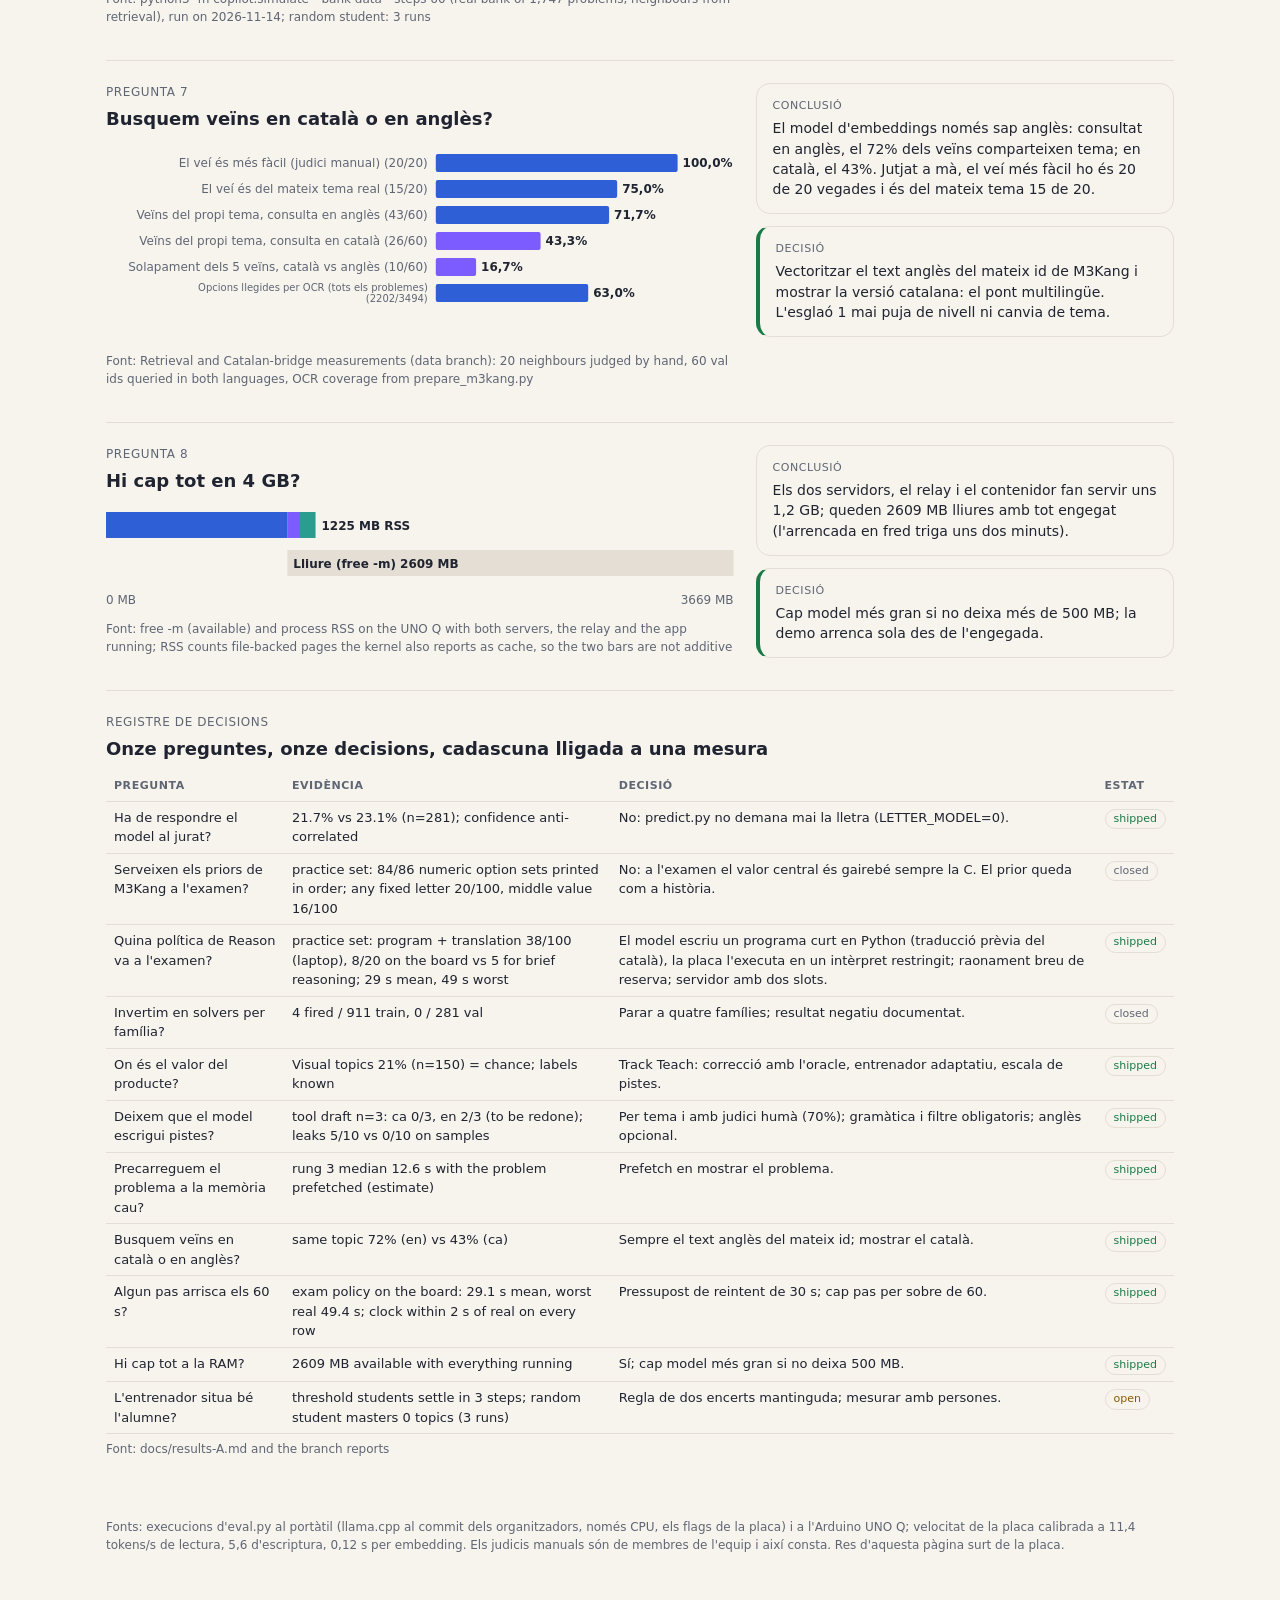
==== commit 67ea670c: "Dashboard: the exam tile shows the 38 % of the full practice set, the board's 8 of 20 in its caption" ====
--- a/assets/dashboard.html
+++ b/assets/dashboard.html
@@ -145,7 +145,7 @@
   ca: {
     back: "Vista del professor", title: "Math on the Edge: què ha decidit la dada",
     lede: "Totes les xifres les ha mesurat l'equip: sobre el set de pràctica dels organitzadors (50 problemes nous en anglès i català, el format de l'examen, publicat el 15 de novembre), sobre la validació de M3Kang (281 problemes Cangur per idioma) o sobre la mateixa placa Arduino UNO Q. Cada panell fa una pregunta del repte, mostra la mesura i deixa escrita la decisió. El titular: un model de 0,8B no sap resoldre problemes Cangur raonant en text, i els priors de M3Kang no valen res a l'examen (qualsevol lletra fixa fa un 20%). El que sí funciona és fer-li escriure un programa curt en Python que la placa executa: 38 de 100 al portàtil, 8 de 20 a la placa. Per ensenyar, el copilot no deixa que el model raoni: ensenya amb pistes.",
-    t1: "El model sol", t1s: "validació M3Kang, 281 problemes. A l'atzar: 20%.", t2: "Sempre respondre D", t2s: "validació M3Kang (opcions OCR v2); a l'examen, 20%", t3: "Política de l'examen, a la placa", t3s: "20 files de pràctica; pitjor problema {w} s de 60", t4: "RAM lliure amb tot engegat", t4s: "de 3669 MB, mesurat amb servidors, relay i app engegats",
+    t1: "El model sol", t1s: "validació M3Kang, 281 problemes. A l'atzar: 20%.", t2: "Sempre respondre D", t2s: "validació M3Kang (opcions OCR v2); a l'examen, 20%", t3: "Política de l'examen", t3s: "set de pràctica, 100 files; a la placa 8 de 20, pitjor problema {w} s de 60", t4: "RAM lliure amb tot engegat", t4s: "de 3669 MB, mesurat amb servidors, relay i app engegats",
     q1: "Ha de respondre el model les preguntes del jurat?", q1b: "Sap el model quan l'encerta?",
     c1: "Demanada una lletra, el model de 0,8B fa un {a}%, per sota de sempre-D. Treure-li el biaix de lletra l'empitjora ({b}%), i el seu quartil més segur és el pitjor ({c}%). La lletra no porta informació.",
     d1: "El model no tria mai la lletra directament (LETTER_MODEL=0). Al set de pràctica (lletres equilibrades, opcions impreses en ordre) cap prior supera una lletra fixa: valor central 16 de 100. El que ho supera és fer que el model escrigui un programa curt en Python, traduint abans el català, i que la placa l'executi: 38 de 100 al portàtil i 8 de 20 a la placa, amb el raonament breu en text (27 de 100) de reserva. Aquesta és la política de l'examen.",
@@ -170,7 +170,7 @@
   en: {
     back: "Teacher view", title: "Math on the Edge: what the data decided",
     lede: "Every figure was measured by our team: on the organisers' practice set (50 new problems in English and Catalan, the exam's format, published on 15 November), on the M3Kang validation split (281 Kangaroo problems per language) or on the Arduino UNO Q itself. Each panel asks one question the challenge poses, shows the measurement and records the decision. The headline: a 0.8B model cannot solve Kangaroo problems by reasoning in prose, and the M3Kang priors are worth nothing on the exam (any fixed letter scores 20%). What works is making it write a short Python program the board executes: 38 of 100 on the laptop, 8 of 20 on the board. For teaching, the copilot never lets the model reason: it teaches with hints.",
-    t1: "Model on its own", t1s: "M3Kang validation, 281 problems. Random: 20%.", t2: "Always answer D", t2s: "M3Kang validation (OCR v2 options); on the exam, 20%", t3: "Exam policy, on the board", t3s: "20 practice rows; worst problem {w} s of 60", t4: "RAM free with everything running", t4s: "of 3669 MB, measured with servers, relay and app running",
+    t1: "Model on its own", t1s: "M3Kang validation, 281 problems. Random: 20%.", t2: "Always answer D", t2s: "M3Kang validation (OCR v2 options); on the exam, 20%", t3: "Exam policy", t3s: "practice set, 100 rows; on the board 8 of 20, worst problem {w} s of 60", t4: "RAM free with everything running", t4s: "of 3669 MB, measured with servers, relay and app running",
     q1: "Should the language model answer the jury's problems?", q1b: "Does the model know when it is right?",
     c1: "Asked for a letter, the 0.8B model scores {a}%, below always-D. Removing its letter bias makes it worse ({b}%), and its most confident quartile is its worst ({c}%). The letter carries no information.",
     d1: "The model never picks the letter directly (LETTER_MODEL=0). On the practice set (balanced letters, options printed in order) no prior beats a fixed letter: middle value 16 of 100. What does is making the model write a short Python program, Catalan translated first, that the board executes: 38 of 100 on the laptop and 8 of 20 on the board, with brief reasoning in prose (27 of 100) as the fallback. That is the exam policy.",
@@ -262,7 +262,7 @@
   const P = DATA.policies.rows, val = P.filter(r => r.set === "val"), g = (set, i) => P.filter(r => r.set === set)[i];
   const worst = DATA.latency.rows.find(r => r.worst).s, free = DATA.ram.rows.find(r => r.free).mb;
   const tiles = document.getElementById("tiles"); tiles.replaceChildren();
-  [[t("t1"), f1(val[2].acc) + "%", t("t1s")], [t("t2"), f1(val[0].acc) + "%", t("t2s")], [t("t3"), f1(g("board", 1).acc) + "%", t("t3s", {w: f1(worst)})], [t("t4"), free + " MB", t("t4s")]].forEach(([k, v, s]) => { const d = h("div", "tile"); d.appendChild(h("div", "k", k)); d.appendChild(h("div", "v", v)); d.appendChild(h("div", "s", s)); tiles.appendChild(d); });
+  [[t("t1"), f1(val[2].acc) + "%", t("t1s")], [t("t2"), f1(val[0].acc) + "%", t("t2s")], [t("t3"), f1(g("practice", 4).acc) + "%", t("t3s", {w: f1(worst)})], [t("t4"), free + " MB", t("t4s")]].forEach(([k, v, s]) => { const d = h("div", "tile"); d.appendChild(h("div", "k", k)); d.appendChild(h("div", "v", v)); d.appendChild(h("div", "s", s)); tiles.appendChild(d); });
   document.getElementById("panels").replaceChildren();
   const polFn = box => { hbars(box, P.filter(r => r.set === "practice"), r => L(r, "policy"), r => r.acc, {max: 48, left: 250, unit: "%", refs: [{v: 20, t: t("floorRand")}], color: r => r.kind === "llm" ? "#8a8a8a" : r.kind === "floor" ? "#8a8a8a" : "var(--accent)"});
     const b2 = h("div", "chart"); b2.style.marginTop = "14px"; box.parentNode.insertBefore(b2, box.nextSibling); b2.insertAdjacentElement("beforebegin", h("p", "ql", t("q1b")));
